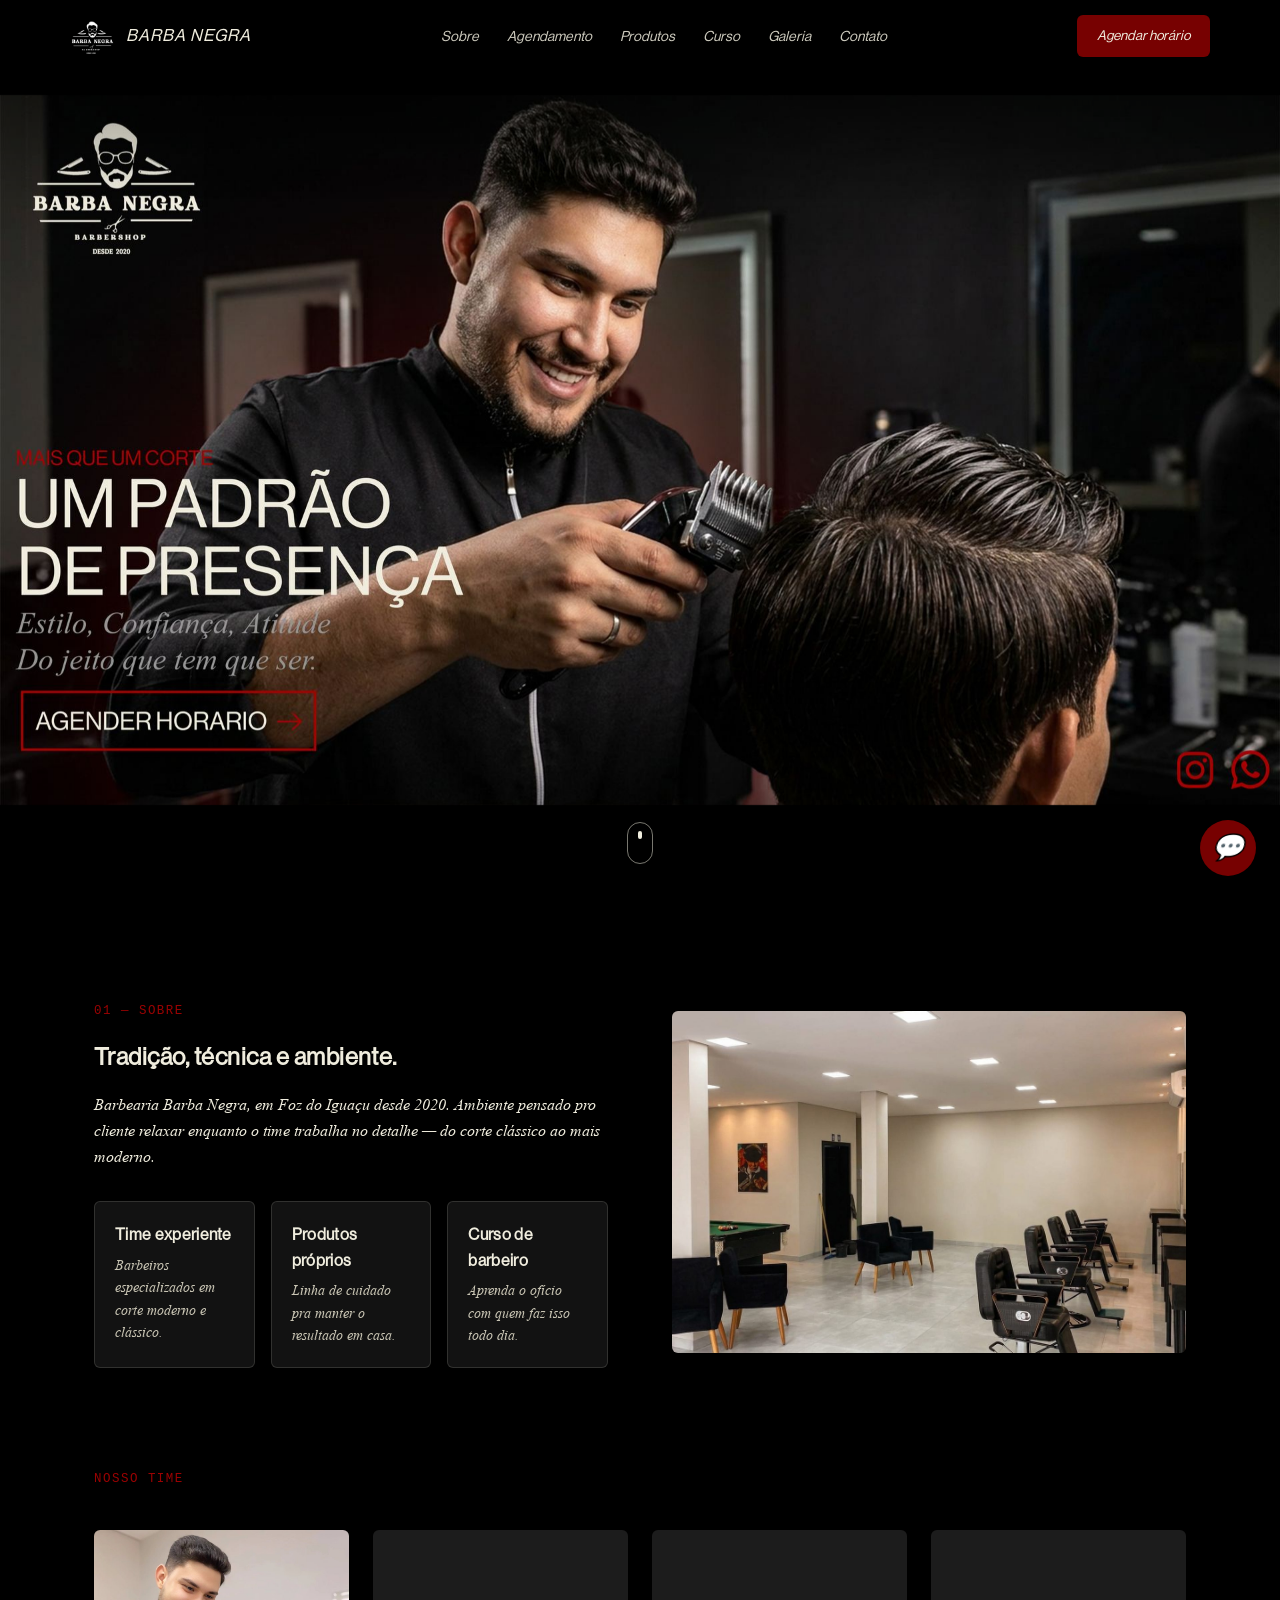
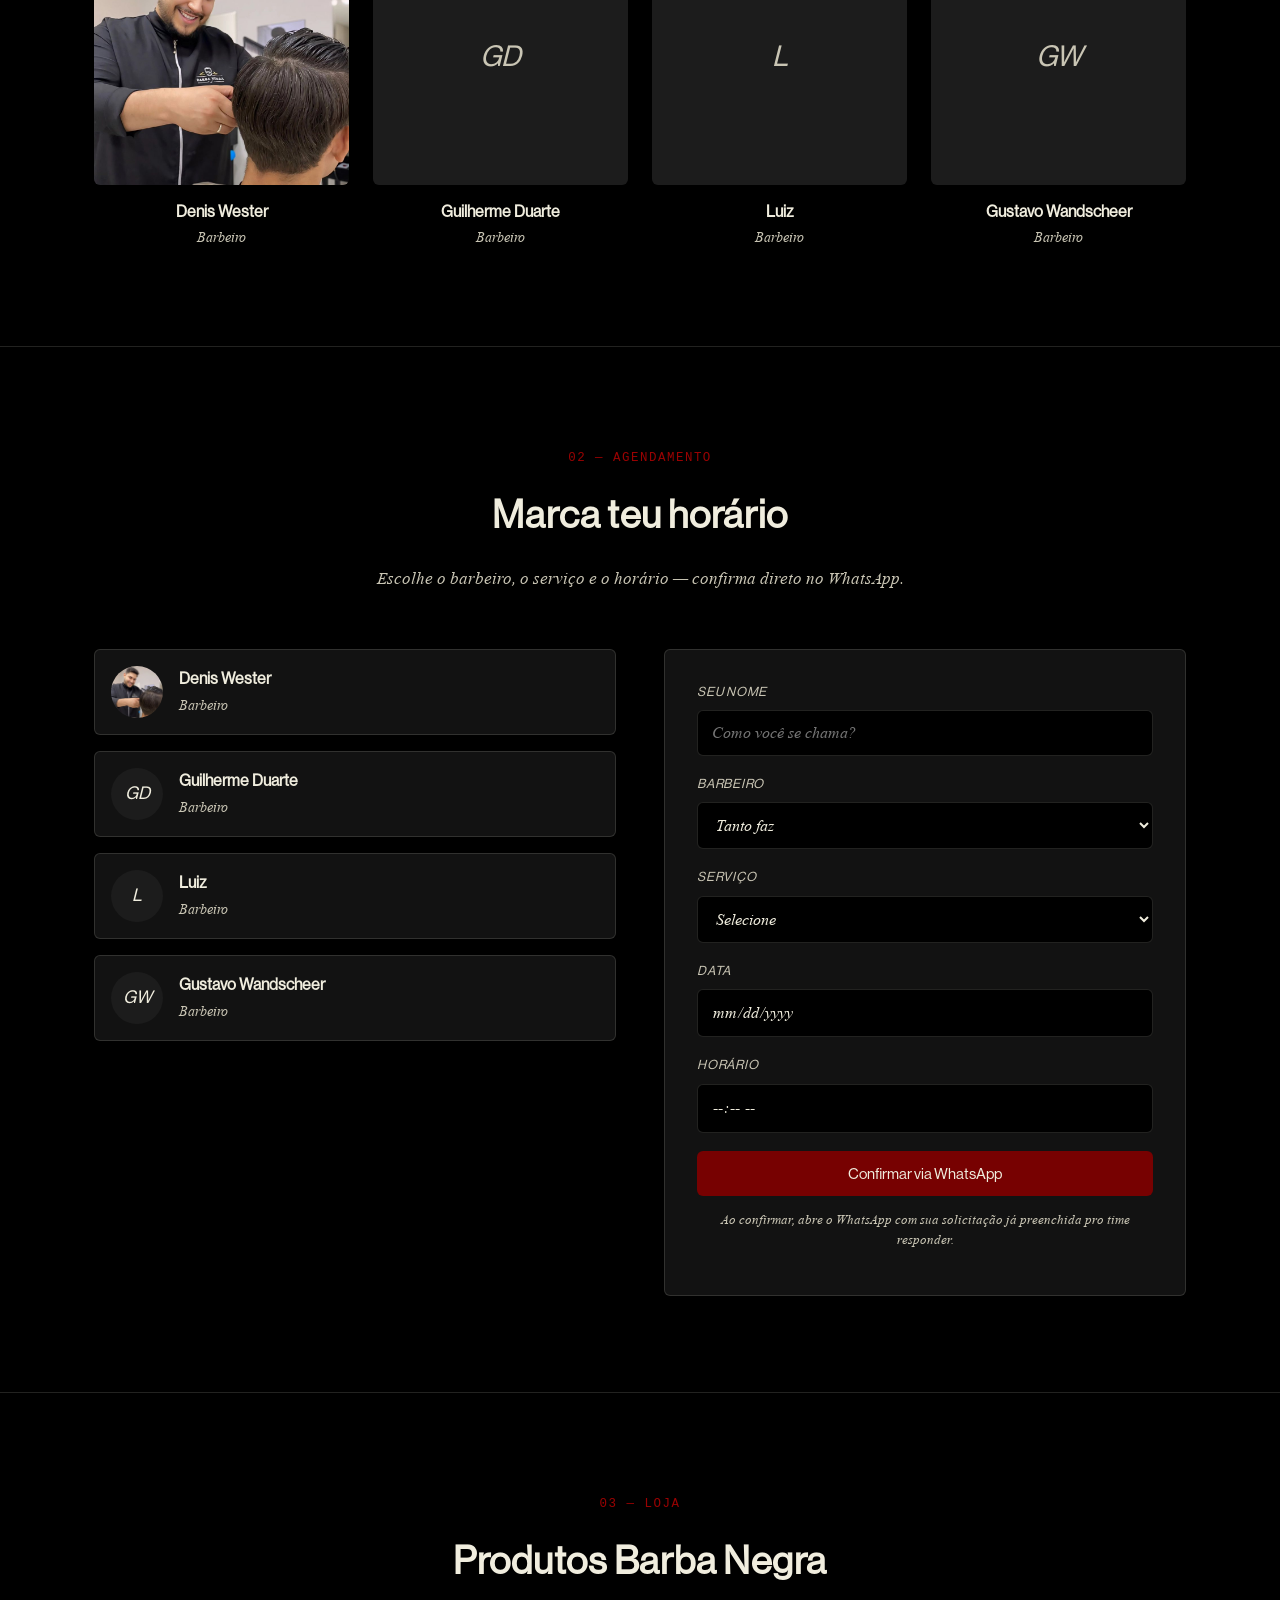
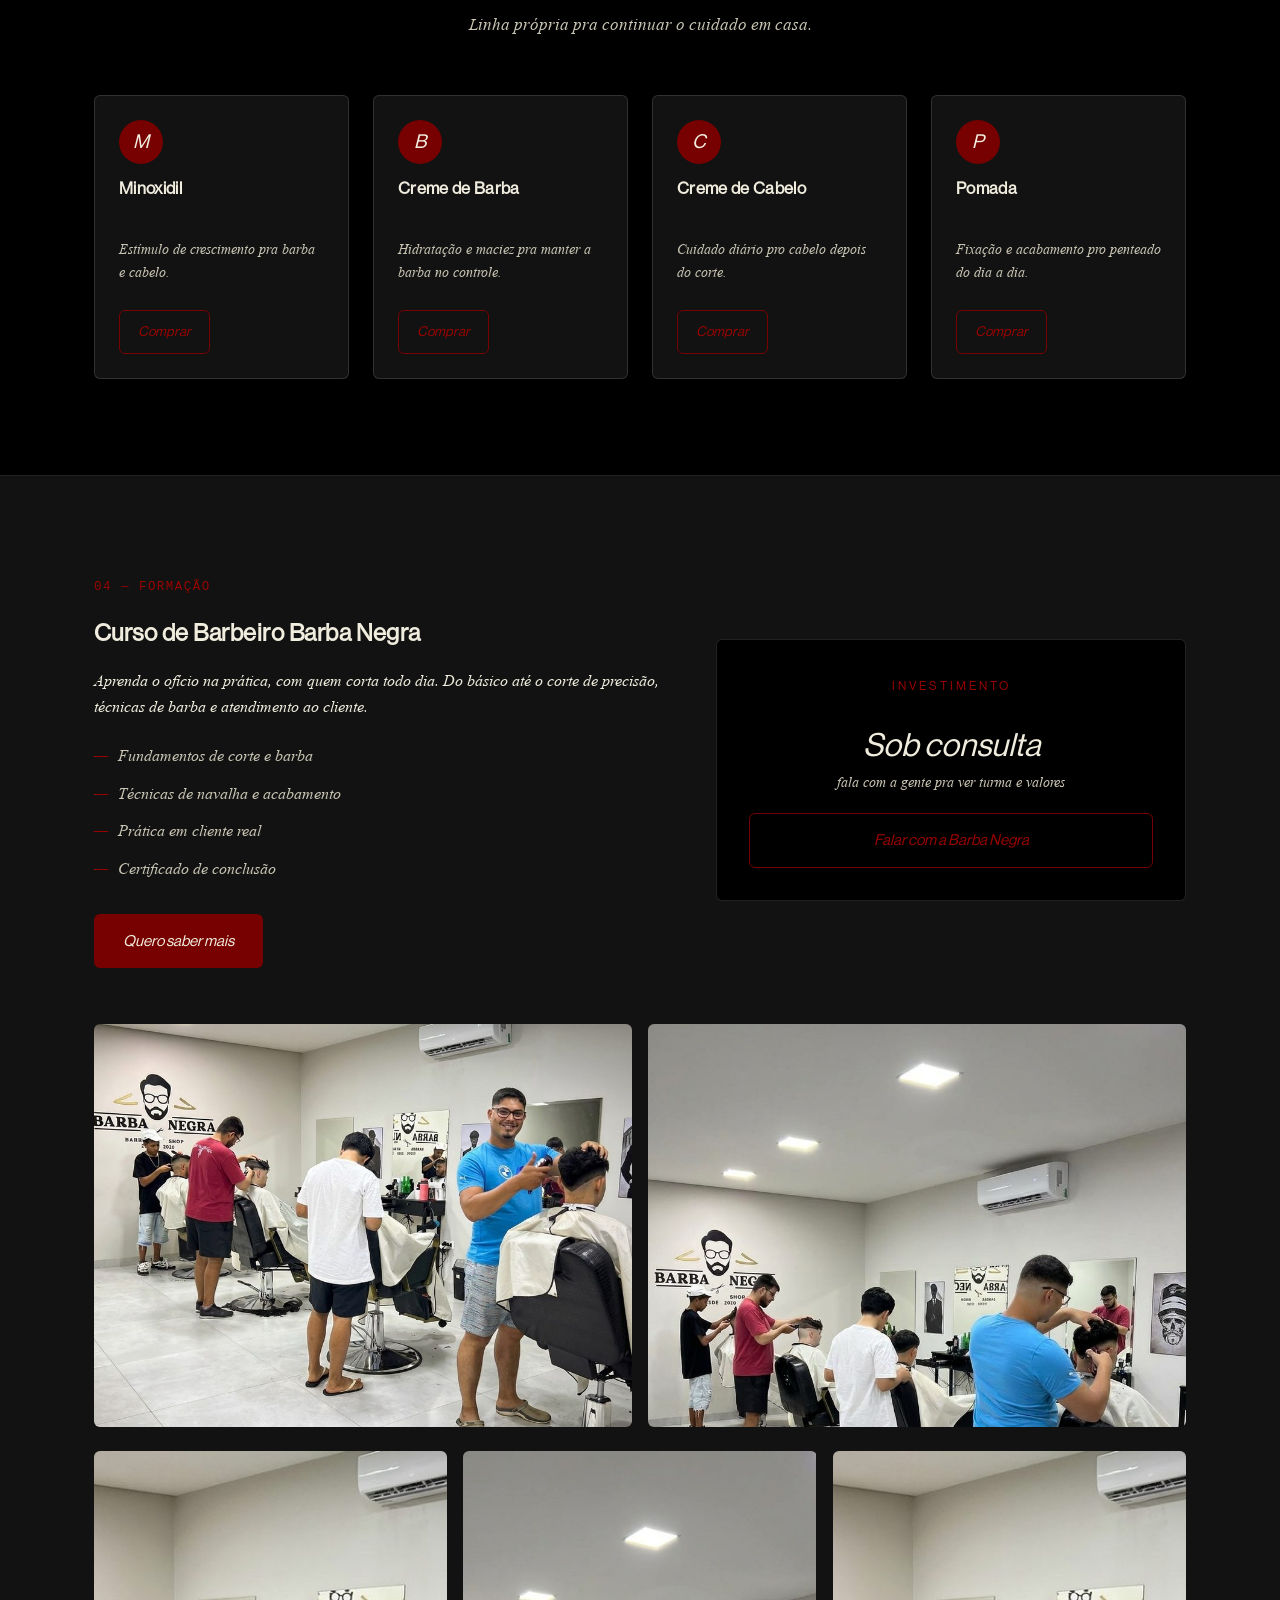
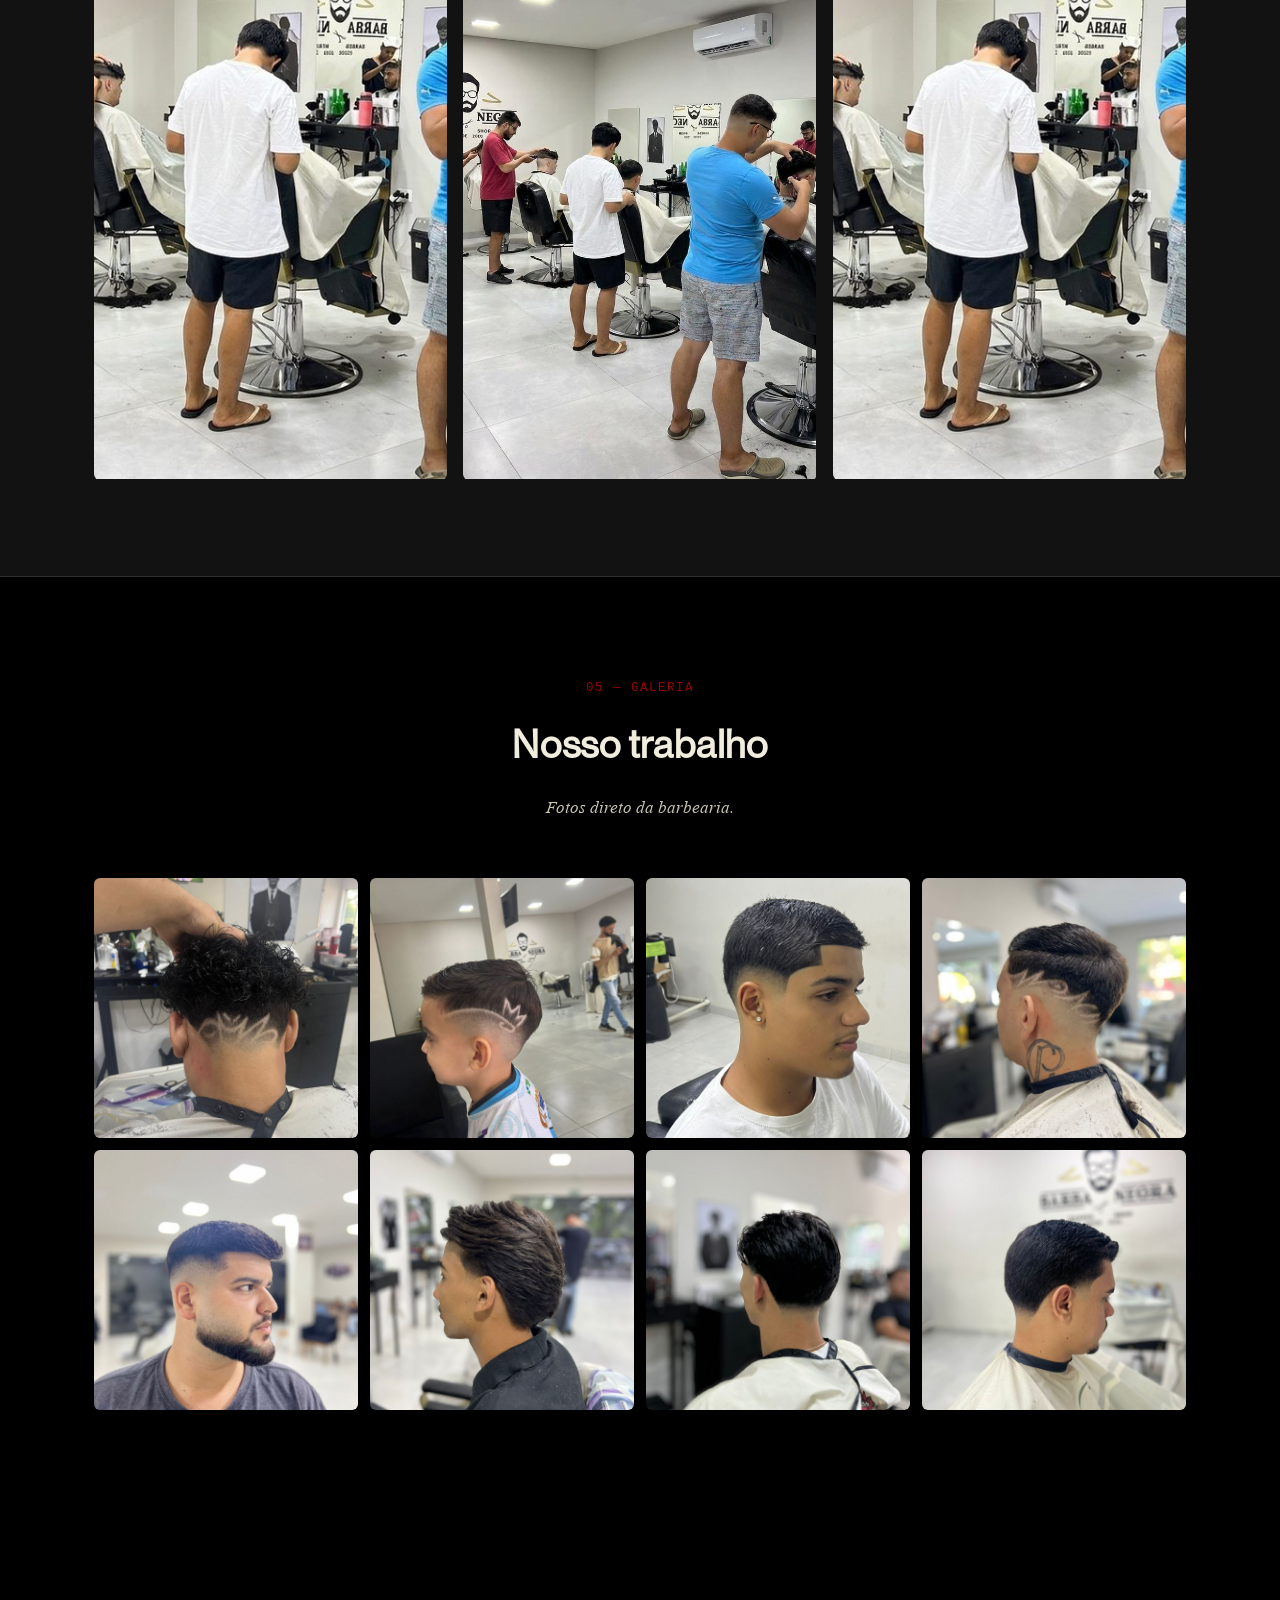
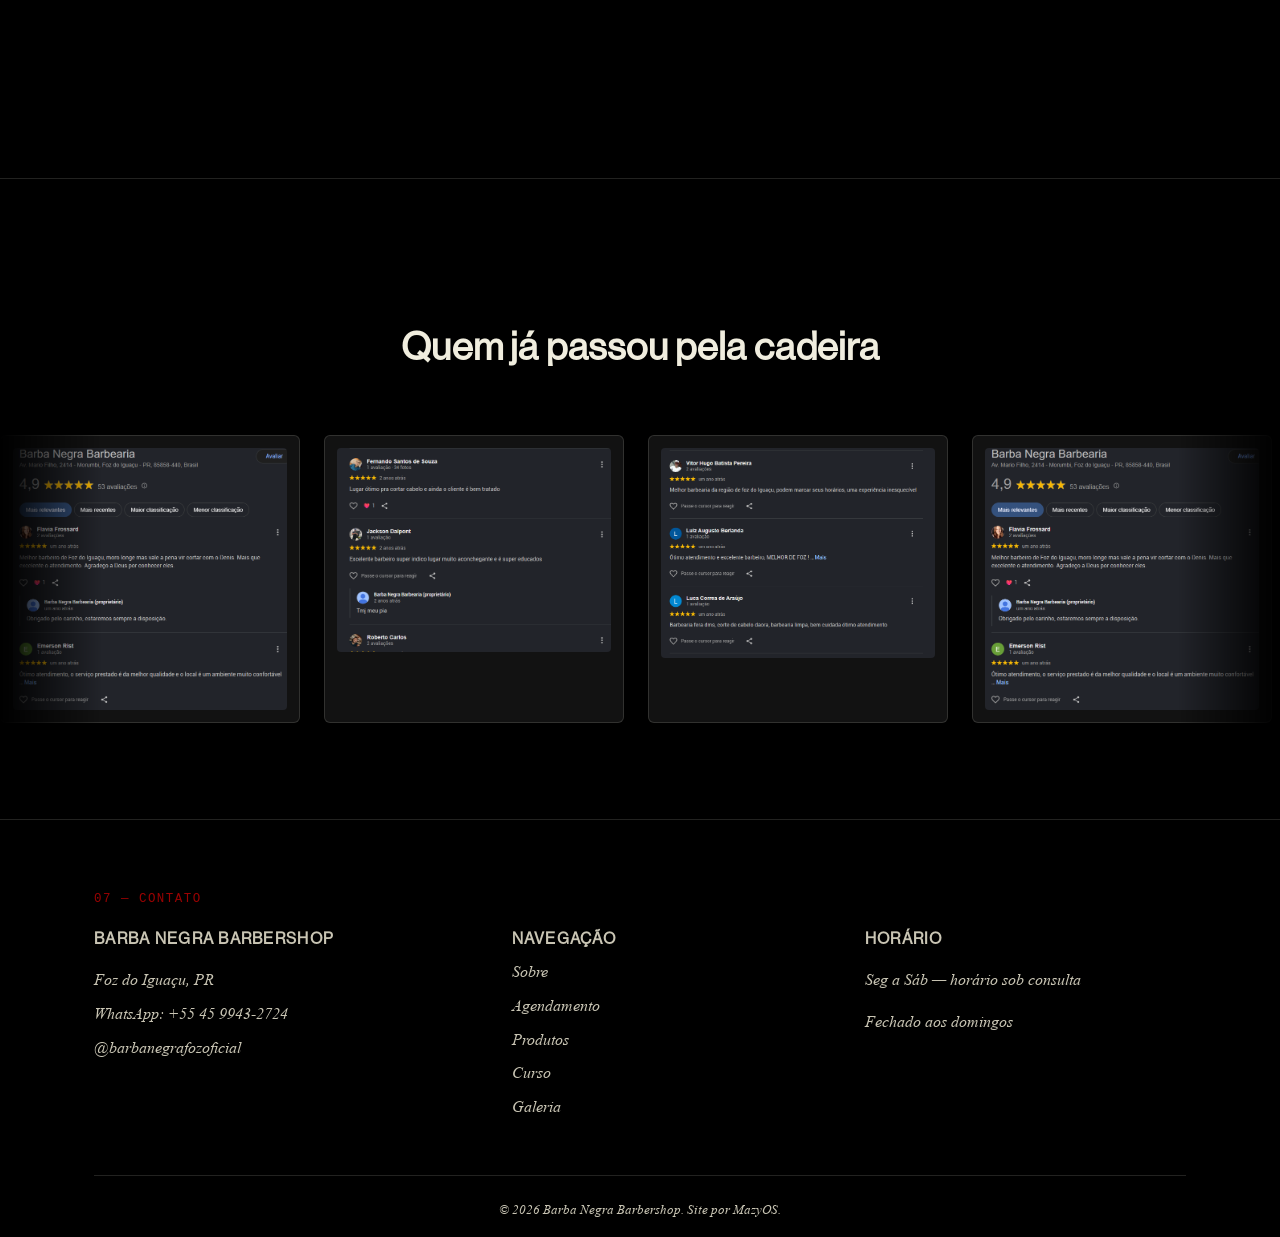
==== site/index.html @ 1cf9b29c "Cria site da Barba Negra Barbershop (agendamento, produtos, curso, galeria) e aponta o repo pro work" ====
<!DOCTYPE html>
<html lang="pt-BR">
<head>
<meta charset="UTF-8" />
<meta name="viewport" content="width=device-width, initial-scale=1.0" />
<title>Barba Negra Barbershop — Foz do Iguaçu</title>
<meta name="description" content="Barba Negra Barbershop: agendamento online, produtos de barba e cabelo, e curso de barbeiro. Foz do Iguaçu." />
<link rel="icon" href="img/logo.png" />
<link rel="stylesheet" href="css/style.css" />
</head>
<body>

<header id="siteHeader">
  <nav class="nav wrap">
    <a href="#inicio" class="brand">
      <img src="img/logo-fundo-preto.jpeg" alt="Barba Negra Barbershop" />
      <span>BARBA NEGRA</span>
    </a>
    <ul class="nav-links" id="navLinks">
      <li><a href="#sobre">Sobre</a></li>
      <li><a href="#agendamento">Agendamento</a></li>
      <li><a href="#produtos">Produtos</a></li>
      <li><a href="#curso">Curso</a></li>
      <li><a href="#galeria">Galeria</a></li>
      <li><a href="#contato">Contato</a></li>
    </ul>
    <a href="#agendamento" class="nav-cta">Agendar horário</a>
    <button class="menu-toggle" id="menuToggle" aria-label="Abrir menu">☰</button>
  </nav>
</header>

<section class="hero" id="inicio">
  <div class="hero-media">
    <img src="img/hero.jpg" alt="Barba Negra Barbershop — mais que um corte, um padrão de presença" id="heroImg" />
  </div>
  <a href="#sobre" class="scroll-hint" aria-label="Rolar pra baixo"><span></span></a>
</section>

<section id="sobre">
  <div class="wrap">
    <div class="split split-reverse">
      <div class="split-media reveal" data-reveal>
        <img src="img/local.jpg" alt="Espaço da Barba Negra Barbershop" />
      </div>
      <div class="split-text">
        <span class="index-tag">01 — Sobre</span>
        <h2 class="reveal" data-reveal>Tradição, técnica e ambiente.</h2>
        <p class="reveal" data-reveal data-delay="1">Barbearia Barba Negra, em Foz do Iguaçu desde 2020. Ambiente pensado pro cliente relaxar enquanto o time trabalha no detalhe — do corte clássico ao mais moderno.</p>
        <div class="dif-grid reveal" data-reveal data-delay="2">
          <div class="dif-card">
            <h3>Time experiente</h3>
            <p>Barbeiros especializados em corte moderno e clássico.</p>
          </div>
          <div class="dif-card">
            <h3>Produtos próprios</h3>
            <p>Linha de cuidado pra manter o resultado em casa.</p>
          </div>
          <div class="dif-card">
            <h3>Curso de barbeiro</h3>
            <p>Aprenda o ofício com quem faz isso todo dia.</p>
          </div>
        </div>
      </div>
    </div>

    <div class="equipe">
      <span class="index-tag reveal" data-reveal>Nosso time</span>
      <div class="equipe-grid">
        <div class="equipe-card reveal" data-reveal>
          <div class="equipe-foto">
            <img src="img/equipe-denis.jpg" alt="Denis Wester" />
          </div>
          <strong>Denis Wester</strong>
          <span>Barbeiro</span>
        </div>
        <div class="equipe-card reveal" data-reveal data-delay="1">
          <div class="equipe-foto equipe-foto--iniciais">GD</div>
          <strong>Guilherme Duarte</strong>
          <span>Barbeiro</span>
        </div>
        <div class="equipe-card reveal" data-reveal data-delay="2">
          <div class="equipe-foto equipe-foto--iniciais">L</div>
          <strong>Luiz</strong>
          <span>Barbeiro</span>
        </div>
        <div class="equipe-card reveal" data-reveal data-delay="3">
          <div class="equipe-foto equipe-foto--iniciais">GW</div>
          <strong>Gustavo Wandscheer</strong>
          <span>Barbeiro</span>
        </div>
      </div>
    </div>
  </div>
</section>

<section id="agendamento">
  <div class="wrap">
    <div class="section-head">
      <span class="index-tag reveal" data-reveal>02 — Agendamento</span>
      <h2 class="reveal" data-reveal>Marca teu horário</h2>
      <p class="reveal" data-reveal data-delay="1">Escolhe o barbeiro, o serviço e o horário — confirma direto no WhatsApp.</p>
    </div>

    <div class="agendamento-grid">
      <div class="barbeiros-lista reveal" data-reveal>
        <div class="barbeiro-card">
          <div class="barbeiro-avatar"><img src="img/equipe-denis.jpg" alt="Denis Wester" /></div>
          <div><strong>Denis Wester</strong><span>Barbeiro</span></div>
        </div>
        <div class="barbeiro-card">
          <div class="barbeiro-avatar barbeiro-avatar--iniciais">GD</div>
          <div><strong>Guilherme Duarte</strong><span>Barbeiro</span></div>
        </div>
        <div class="barbeiro-card">
          <div class="barbeiro-avatar barbeiro-avatar--iniciais">L</div>
          <div><strong>Luiz</strong><span>Barbeiro</span></div>
        </div>
        <div class="barbeiro-card">
          <div class="barbeiro-avatar barbeiro-avatar--iniciais">GW</div>
          <div><strong>Gustavo Wandscheer</strong><span>Barbeiro</span></div>
        </div>
      </div>

      <form class="agenda-form reveal" data-reveal data-delay="1" id="agendaForm">
        <div class="field">
          <label for="nome">Seu nome</label>
          <input type="text" id="nome" required placeholder="Como você se chama?" />
        </div>
        <div class="field">
          <label for="barbeiro">Barbeiro</label>
          <select id="barbeiro" required>
            <option value="">Tanto faz</option>
            <option>Denis Wester</option>
            <option>Guilherme Duarte</option>
            <option>Luiz</option>
            <option>Gustavo Wandscheer</option>
          </select>
        </div>
        <div class="field">
          <label for="servico">Serviço</label>
          <select id="servico" required>
            <option value="">Selecione</option>
            <option>Corte</option>
            <option>Barba</option>
            <option>Corte + Barba</option>
            <option>Sobrancelha</option>
          </select>
        </div>
        <div class="field">
          <label for="data">Data</label>
          <input type="date" id="data" required />
        </div>
        <div class="field">
          <label for="hora">Horário</label>
          <input type="time" id="hora" required />
        </div>
        <button type="submit" class="btn btn-primary magnetic">Confirmar via WhatsApp</button>
        <p class="agenda-nota">Ao confirmar, abre o WhatsApp com sua solicitação já preenchida pro time responder.</p>
      </form>
    </div>
  </div>
</section>

<section id="produtos">
  <div class="wrap">
    <div class="section-head">
      <span class="index-tag reveal" data-reveal>03 — Loja</span>
      <h2 class="reveal" data-reveal>Produtos Barba Negra</h2>
      <p class="reveal" data-reveal data-delay="1">Linha própria pra continuar o cuidado em casa.</p>
    </div>
    <div class="produtos-grid">
      <div class="produto-card reveal" data-reveal>
        <div class="produto-icone">M</div>
        <h3>Minoxidil</h3>
        <p>Estímulo de crescimento pra barba e cabelo.</p>
        <a class="btn btn-outline whats-produto" data-produto="Minoxidil" href="#">Comprar</a>
      </div>
      <div class="produto-card reveal" data-reveal data-delay="1">
        <div class="produto-icone">B</div>
        <h3>Creme de Barba</h3>
        <p>Hidratação e maciez pra manter a barba no controle.</p>
        <a class="btn btn-outline whats-produto" data-produto="Creme de Barba" href="#">Comprar</a>
      </div>
      <div class="produto-card reveal" data-reveal data-delay="2">
        <div class="produto-icone">C</div>
        <h3>Creme de Cabelo</h3>
        <p>Cuidado diário pro cabelo depois do corte.</p>
        <a class="btn btn-outline whats-produto" data-produto="Creme de Cabelo" href="#">Comprar</a>
      </div>
      <div class="produto-card reveal" data-reveal data-delay="3">
        <div class="produto-icone">P</div>
        <h3>Pomada</h3>
        <p>Fixação e acabamento pro penteado do dia a dia.</p>
        <a class="btn btn-outline whats-produto" data-produto="Pomada" href="#">Comprar</a>
      </div>
    </div>
  </div>
</section>

<section id="curso" class="curso">
  <div class="wrap">
    <div class="curso-inner">
      <div>
        <span class="index-tag reveal" data-reveal>04 — Formação</span>
        <h2 class="reveal" data-reveal>Curso de Barbeiro Barba Negra</h2>
        <p class="reveal" data-reveal data-delay="1">Aprenda o ofício na prática, com quem corta todo dia. Do básico até o corte de precisão, técnicas de barba e atendimento ao cliente.</p>
        <ul class="curso-lista reveal" data-reveal data-delay="2">
          <li>Fundamentos de corte e barba</li>
          <li>Técnicas de navalha e acabamento</li>
          <li>Prática em cliente real</li>
          <li>Certificado de conclusão</li>
        </ul>
        <a href="#contato" class="btn btn-primary magnetic reveal" data-reveal data-delay="3">Quero saber mais</a>
      </div>
      <div class="curso-card reveal" data-reveal data-delay="1">
        <span class="eyebrow">Investimento</span>
        <div class="preco">Sob consulta<small>fala com a gente pra ver turma e valores</small></div>
        <a href="#contato" class="btn btn-outline" style="width:100%;">Falar com a Barba Negra</a>
      </div>
    </div>

    <div class="curso-galeria reveal" data-reveal data-delay="2">
      <img src="img/curso-alunos-1.jpg" alt="Alunos do curso Barba Negra" />
      <img src="img/curso-alunos-2.jpg" alt="Alunos praticando corte" />
    </div>

    <div class="curso-videos">
      <video class="curso-video" data-src="video/curso-1.mp4" poster="img/curso-alunos-1.jpg" muted loop playsinline preload="none"></video>
      <video class="curso-video" data-src="video/curso-2.mp4" poster="img/curso-alunos-2.jpg" muted loop playsinline preload="none"></video>
      <video class="curso-video" data-src="video/curso-3.mp4" poster="img/curso-alunos-1.jpg" muted loop playsinline preload="none"></video>
    </div>
  </div>
</section>

<section id="galeria">
  <div class="wrap">
    <div class="section-head">
      <span class="index-tag reveal" data-reveal>05 — Galeria</span>
      <h2 class="reveal" data-reveal>Nosso trabalho</h2>
      <p class="reveal" data-reveal data-delay="1">Fotos direto da barbearia.</p>
    </div>
    <div class="galeria-grid" id="galeriaGrid">
      <!-- Populado por js/main.js a partir de img/galeria/ -->
    </div>
  </div>
</section>

<section id="avaliacoes">
  <div class="wrap">
    <div class="section-head">
      <span class="index-tag reveal" data-reveal>06 — Avaliações</span>
      <h2 class="reveal" data-reveal>Quem já passou pela cadeira</h2>
    </div>
  </div>
  <div class="marquee">
    <div class="marquee-track" id="marqueeTrack"></div>
  </div>
</section>

<div class="lightbox" id="lightbox">
  <span class="lightbox-close" id="lightboxClose">&times;</span>
  <div id="lightboxContent"></div>
</div>

<footer id="contato">
  <div class="wrap">
    <span class="index-tag">07 — Contato</span>
    <div class="footer-grid">
      <div class="footer-col">
        <h3>Barba Negra Barbershop</h3>
        <p>Foz do Iguaçu, PR</p>
        <a href="https://wa.me/554599432724" target="_blank" rel="noopener">WhatsApp: +55 45 9943-2724</a>
        <a href="https://www.instagram.com/barbanegrafozoficial" target="_blank" rel="noopener">@barbanegrafozoficial</a>
      </div>
      <div class="footer-col">
        <h3>Navegação</h3>
        <a href="#sobre">Sobre</a>
        <a href="#agendamento">Agendamento</a>
        <a href="#produtos">Produtos</a>
        <a href="#curso">Curso</a>
        <a href="#galeria">Galeria</a>
      </div>
      <div class="footer-col">
        <h3>Horário</h3>
        <p>Seg a Sáb — horário sob consulta</p>
        <p>Fechado aos domingos</p>
      </div>
    </div>
    <div class="footer-bottom">
      &copy; <span id="ano"></span> Barba Negra Barbershop. Site por MazyOS.
    </div>
  </div>
</footer>

<a class="whats-float" href="https://wa.me/554599432724" target="_blank" rel="noopener" aria-label="Falar no WhatsApp">💬</a>

<script src="js/main.js"></script>
</body>
</html>
---- site/css/style.css ----
/* Barba Negra Barbershop — identidade em identidade/design-guide.md */

@font-face {
  font-family: "Neue Haas Display";
  src: url("../fonts/Neue_Haas_Grotesk_Display_Pro_55_Roman.otf") format("opentype");
  font-weight: 400;
  font-display: swap;
}

@font-face {
  font-family: "Times Italic";
  src: url("../fonts/times-new-roman-italic.ttf") format("truetype");
  font-style: italic;
  font-display: swap;
}

:root {
  --bg: #000000;
  --bg-alt: #121212;
  --bg-alt-2: #1c1c1c;
  --accent: #770101;
  --accent-hover: #9a0202;
  --text: #f0edde;
  --text-dim: #c9c5b4;
  --border: rgba(240, 237, 222, 0.14);
  --radius: 6px;
  --shadow: 0 12px 30px rgba(0, 0, 0, 0.6);
  --max: 1140px;
  --ease: cubic-bezier(0.16, 1, 0.3, 1);
}

* { box-sizing: border-box; }

html { scroll-behavior: smooth; }

body {
  margin: 0;
  background: var(--bg);
  color: var(--text);
  font-family: "Times Italic", "Times New Roman", serif;
  font-style: italic;
  line-height: 1.6;
  overflow-x: hidden;
}

h1, h2, h3, .logo-text {
  font-family: "Neue Haas Display", Arial, sans-serif;
  font-style: normal;
  letter-spacing: 0.02em;
  margin: 0 0 0.5em;
}

a { color: inherit; text-decoration: none; }

img { max-width: 100%; display: block; }

.wrap {
  max-width: var(--max);
  margin: 0 auto;
  padding: 0 24px;
}

section {
  padding: 96px 0;
  border-bottom: 1px solid var(--border);
  position: relative;
}

.eyebrow {
  font-family: "Neue Haas Display", Arial, sans-serif;
  font-style: normal;
  font-size: 0.75rem;
  letter-spacing: 0.25em;
  text-transform: uppercase;
  color: var(--accent-hover);
  margin-bottom: 12px;
  display: inline-block;
}

.index-tag {
  font-family: ui-monospace, "SF Mono", Consolas, monospace;
  font-style: normal;
  font-size: 0.78rem;
  letter-spacing: 0.12em;
  text-transform: uppercase;
  color: var(--accent-hover);
  margin-bottom: 16px;
  display: inline-block;
}

.section-head {
  max-width: 640px;
  margin: 0 auto 56px;
  text-align: center;
}

.section-head h2 { font-size: clamp(1.8rem, 3vw, 2.6rem); }
.section-head p { color: var(--text-dim); font-size: 1.05rem; }

/* Scroll reveal */
.reveal {
  opacity: 0;
  transform: translateY(28px);
  transition: opacity 0.8s var(--ease), transform 0.8s var(--ease);
  transition-delay: calc(var(--stagger, 0) * 90ms);
}
.reveal[data-delay="1"] { --stagger: 1; }
.reveal[data-delay="2"] { --stagger: 2; }
.reveal[data-delay="3"] { --stagger: 3; }
.reveal.in-view {
  opacity: 1;
  transform: translateY(0);
}

@media (prefers-reduced-motion: reduce) {
  html { scroll-behavior: auto; }
  .reveal { opacity: 1; transform: none; transition: none; }
  #heroImg, .curso-galeria img { animation: none !important; }
}

/* Header — flutua transparente sobre o hero, só ganha fundo ao rolar */
header {
  position: fixed;
  top: 0;
  left: 0;
  right: 0;
  z-index: 50;
  background: transparent;
  border-bottom: 1px solid transparent;
  transform: translateY(0);
  transition: transform 0.4s var(--ease), background 0.3s, border-color 0.3s;
}
header.header--scrolled {
  background: rgba(0, 0, 0, 0.88);
  backdrop-filter: blur(6px);
  border-bottom: 1px solid var(--border);
}
header.header--hidden { transform: translateY(-100%); }

.nav {
  display: flex;
  align-items: center;
  justify-content: space-between;
  padding: 14px 0;
}

.brand {
  display: flex;
  align-items: center;
  gap: 12px;
}

.brand img {
  height: 44px;
  width: auto;
  border-radius: 4px;
}

.brand span {
  font-family: "Neue Haas Display", Arial, sans-serif;
  font-size: 1.05rem;
  letter-spacing: 0.06em;
}

.nav-links {
  display: flex;
  gap: 28px;
  list-style: none;
  margin: 0;
  padding: 0;
  font-family: "Neue Haas Display", Arial, sans-serif;
  font-size: 0.88rem;
}

.nav-links a {
  opacity: 0.85;
  transition: opacity 0.2s;
  position: relative;
}
.nav-links a::after {
  content: "";
  position: absolute;
  left: 0; right: 100%;
  bottom: -4px;
  height: 1px;
  background: var(--accent-hover);
  transition: right 0.25s var(--ease);
}
.nav-links a:hover { opacity: 1; color: var(--accent-hover); }
.nav-links a:hover::after { right: 0; }

.nav-cta {
  background: var(--accent);
  padding: 10px 20px;
  border-radius: var(--radius);
  font-family: "Neue Haas Display", Arial, sans-serif;
  font-size: 0.85rem;
  transition: background 0.2s;
}
.nav-cta:hover { background: var(--accent-hover); }

.menu-toggle {
  display: none;
  background: none;
  border: none;
  color: var(--text);
  font-size: 1.6rem;
  cursor: pointer;
}

/* Magnetic buttons */
.btn {
  display: inline-block;
  padding: 14px 28px;
  border-radius: var(--radius);
  font-family: "Neue Haas Display", Arial, sans-serif;
  font-size: 0.95rem;
  cursor: pointer;
  border: 1px solid transparent;
  transition: background 0.2s, border-color 0.2s, transform 0.15s var(--ease);
}
.btn-primary { background: var(--accent); color: var(--text); }
.btn-primary:hover { background: var(--accent-hover); }
.btn-outline { border-color: var(--accent); background: transparent; color: var(--accent-hover); }
.btn-outline:hover { border-color: var(--accent-hover); background: rgba(119, 1, 1, 0.12); }

/* Hero — imagem final montada pelo próprio Gabriel (HERO.jpg), exibida inteira, sem cortar */
.hero {
  position: relative;
  min-height: 100svh;
  display: flex;
  align-items: center;
  padding: 0;
  border-bottom: none;
  overflow: hidden;
  background: #000;
}

.hero::before {
  content: "";
  position: absolute;
  top: 0; left: 0; right: 0;
  height: 200px;
  background: linear-gradient(180deg, rgba(0, 0, 0, 0.6), transparent);
  z-index: 1;
  pointer-events: none;
}

.hero-media {
  position: absolute;
  inset: 0;
  z-index: 0;
  width: 100%;
  height: 100%;
  background: #000;
}
.hero-media img {
  width: 100%;
  height: 100%;
  object-fit: contain;
  object-position: center;
  animation: heroZoom 16s ease-out forwards;
}
@keyframes heroZoom {
  from { transform: scale(1.04); }
  to { transform: scale(1); }
}

.scroll-hint {
  position: absolute;
  bottom: 36px;
  left: 50%;
  transform: translateX(-50%);
  z-index: 1;
  width: 26px;
  height: 42px;
  border: 1px solid rgba(240, 237, 222, 0.5);
  border-radius: 20px;
}
.scroll-hint span {
  position: absolute;
  top: 8px;
  left: 50%;
  width: 4px;
  height: 8px;
  margin-left: -2px;
  background: var(--text);
  border-radius: 2px;
  animation: scrollHint 1.8s ease-in-out infinite;
}
@keyframes scrollHint {
  0% { top: 8px; opacity: 1; }
  70% { top: 22px; opacity: 0; }
  100% { top: 22px; opacity: 0; }
}

/* Split layout (Sobre) */
.split {
  display: grid;
  grid-template-columns: 1fr 1fr;
  gap: 64px;
  align-items: center;
  margin-bottom: 96px;
}
.split-reverse .split-media { order: 2; }
.split-media img {
  border-radius: var(--radius);
  aspect-ratio: 3/2;
  object-fit: cover;
  box-shadow: var(--shadow);
}

.dif-grid {
  display: grid;
  grid-template-columns: repeat(3, 1fr);
  gap: 16px;
  margin-top: 32px;
}
.dif-card {
  background: var(--bg-alt);
  border: 1px solid var(--border);
  border-radius: var(--radius);
  padding: 20px;
  transition: transform 0.3s var(--ease), border-color 0.3s;
}
.dif-card:hover { transform: translateY(-4px); border-color: var(--accent-hover); }
.dif-card h3 { font-size: 1rem; margin-bottom: 6px; }
.dif-card p { margin: 0; color: var(--text-dim); font-size: 0.88rem; }

/* Equipe */
.equipe-grid {
  display: grid;
  grid-template-columns: repeat(4, 1fr);
  gap: 24px;
  margin-top: 24px;
}
.equipe-card {
  text-align: center;
  transition: transform 0.3s var(--ease);
}
.equipe-card:hover { transform: translateY(-6px); }
.equipe-foto {
  width: 100%;
  aspect-ratio: 1/1;
  border-radius: var(--radius);
  overflow: hidden;
  margin-bottom: 14px;
  background: var(--bg-alt-2);
}
.equipe-foto img {
  width: 100%; height: 100%; object-fit: cover;
  transition: transform 0.5s var(--ease);
}
.equipe-card:hover .equipe-foto img { transform: scale(1.06); }
.equipe-foto--iniciais {
  display: flex; align-items: center; justify-content: center;
  font-family: "Neue Haas Display", Arial, sans-serif;
  font-size: 1.8rem;
  color: var(--text-dim);
}
.equipe-card strong {
  font-family: "Neue Haas Display", Arial, sans-serif;
  font-style: normal;
  display: block;
  font-size: 1rem;
}
.equipe-card span { color: var(--text-dim); font-size: 0.85rem; }

/* Agendamento */
.agendamento-grid {
  display: grid;
  grid-template-columns: 1fr 1fr;
  gap: 48px;
  align-items: start;
}

.barbeiros-lista {
  display: flex;
  flex-direction: column;
  gap: 16px;
}

.barbeiro-card {
  display: flex;
  align-items: center;
  gap: 16px;
  background: var(--bg-alt);
  border: 1px solid var(--border);
  border-radius: var(--radius);
  padding: 16px;
  transition: border-color 0.3s;
}
.barbeiro-card:hover { border-color: var(--accent-hover); }

.barbeiro-avatar {
  width: 52px;
  height: 52px;
  border-radius: 50%;
  overflow: hidden;
  background: var(--bg-alt-2);
  display: flex;
  align-items: center;
  justify-content: center;
  font-family: "Neue Haas Display", Arial, sans-serif;
  font-size: 1.1rem;
  flex-shrink: 0;
}
.barbeiro-avatar img { width: 100%; height: 100%; object-fit: cover; }

.barbeiro-card strong {
  font-family: "Neue Haas Display", Arial, sans-serif;
  font-style: normal;
  display: block;
  font-size: 1rem;
}
.barbeiro-card span { color: var(--text-dim); font-size: 0.85rem; }

form.agenda-form {
  background: var(--bg-alt);
  border: 1px solid var(--border);
  border-radius: var(--radius);
  padding: 32px;
  box-shadow: var(--shadow);
}

.field { margin-bottom: 18px; }

.field label {
  display: block;
  font-family: "Neue Haas Display", Arial, sans-serif;
  font-size: 0.8rem;
  letter-spacing: 0.06em;
  text-transform: uppercase;
  color: var(--text-dim);
  margin-bottom: 8px;
}

.field input,
.field select {
  width: 100%;
  padding: 12px 14px;
  border-radius: var(--radius);
  border: 1px solid var(--border);
  background: var(--bg);
  color: var(--text);
  font-family: "Times Italic", serif;
  font-style: italic;
  font-size: 1rem;
  transition: border-color 0.2s;
}

.field input:focus,
.field select:focus {
  outline: none;
  border-color: var(--accent-hover);
}

.agenda-form .btn { width: 100%; text-align: center; border: none; }

.agenda-nota {
  font-size: 0.8rem;
  color: var(--text-dim);
  margin-top: 14px;
  text-align: center;
}

/* Produtos */
.produtos-grid {
  display: grid;
  grid-template-columns: repeat(4, 1fr);
  gap: 24px;
}

.produto-card {
  background: var(--bg-alt);
  border: 1px solid var(--border);
  border-radius: var(--radius);
  padding: 24px;
  display: flex;
  flex-direction: column;
  gap: 12px;
  transition: transform 0.3s var(--ease), border-color 0.3s;
}
.produto-card:hover { transform: translateY(-6px); border-color: var(--accent-hover); }

.produto-icone {
  width: 44px;
  height: 44px;
  border-radius: 50%;
  background: var(--accent);
  display: flex;
  align-items: center;
  justify-content: center;
  font-family: "Neue Haas Display", Arial, sans-serif;
  font-size: 1.2rem;
}

.produto-card h3 { font-size: 1.05rem; }
.produto-card p { color: var(--text-dim); font-size: 0.9rem; flex-grow: 1; }

.produto-card .btn {
  align-self: flex-start;
  padding: 10px 18px;
  font-size: 0.85rem;
}

/* Curso */
.curso { background: var(--bg-alt); }
.curso-inner {
  display: grid;
  grid-template-columns: 1.1fr 0.9fr;
  gap: 48px;
  align-items: center;
  margin-bottom: 56px;
}
.curso-lista {
  list-style: none;
  padding: 0;
  margin: 24px 0 32px;
  display: flex;
  flex-direction: column;
  gap: 12px;
}
.curso-lista li {
  padding-left: 24px;
  position: relative;
  color: var(--text-dim);
}
.curso-lista li::before {
  content: "—";
  position: absolute;
  left: 0;
  color: var(--accent-hover);
}
.curso-card {
  background: var(--bg);
  border: 1px solid var(--border);
  border-radius: var(--radius);
  padding: 32px;
  text-align: center;
}
.curso-card .preco {
  font-family: "Neue Haas Display", Arial, sans-serif;
  font-size: 2rem;
  color: var(--text);
  margin: 12px 0 20px;
}
.curso-card .preco small {
  display: block;
  font-family: "Times Italic", serif;
  font-style: italic;
  font-size: 0.85rem;
  color: var(--text-dim);
}
.curso-galeria {
  display: grid;
  grid-template-columns: 1fr 1fr;
  gap: 16px;
  margin-bottom: 24px;
}
.curso-galeria img {
  border-radius: var(--radius);
  aspect-ratio: 4/3;
  object-fit: cover;
  object-position: 50% 15%;
}
.curso-videos {
  display: grid;
  grid-template-columns: repeat(3, 1fr);
  gap: 16px;
}
.curso-video {
  width: 100%;
  aspect-ratio: 9/16;
  object-fit: cover;
  border-radius: var(--radius);
  background: var(--bg);
  cursor: pointer;
}

/* Galeria */
.galeria-grid {
  display: grid;
  grid-template-columns: repeat(4, 1fr);
  gap: 12px;
}
.galeria-grid img, .galeria-grid video {
  width: 100%;
  height: 260px;
  object-fit: cover;
  border-radius: var(--radius);
  cursor: pointer;
  transition: transform 0.4s var(--ease);
}
.galeria-grid img:hover, .galeria-grid video:hover { transform: scale(1.03); }

.galeria-vazia {
  border: 1px dashed var(--border);
  border-radius: var(--radius);
  padding: 48px 24px;
  text-align: center;
  color: var(--text-dim);
  grid-column: 1 / -1;
}

.lightbox {
  position: fixed;
  inset: 0;
  background: rgba(0, 0, 0, 0.94);
  display: none;
  align-items: center;
  justify-content: center;
  z-index: 100;
  padding: 24px;
}
.lightbox.open { display: flex; }
.lightbox img, .lightbox video {
  max-width: 90vw;
  max-height: 85vh;
  border-radius: var(--radius);
}
.lightbox-close {
  position: absolute;
  top: 24px;
  right: 32px;
  font-size: 2rem;
  cursor: pointer;
  color: var(--text);
  font-family: "Neue Haas Display", Arial, sans-serif;
}

/* Avaliações — marquee */
#avaliacoes { overflow: hidden; }
.marquee {
  overflow: hidden;
  mask-image: linear-gradient(90deg, transparent, #000 8%, #000 92%, transparent);
  -webkit-mask-image: linear-gradient(90deg, transparent, #000 8%, #000 92%, transparent);
}
.marquee-track {
  display: flex;
  gap: 24px;
  width: max-content;
  animation: marqueeScroll 34s linear infinite;
}
.marquee:hover .marquee-track { animation-play-state: paused; }
@keyframes marqueeScroll {
  from { transform: translateX(0); }
  to { transform: translateX(-50%); }
}
.avaliacao-card {
  background: var(--bg-alt);
  border: 1px solid var(--border);
  border-radius: var(--radius);
  padding: 12px;
  width: 300px;
  flex-shrink: 0;
}
.avaliacao-card img { border-radius: 4px; }

/* Contato / Footer */
footer { padding: 64px 0 32px; }
.footer-grid {
  display: grid;
  grid-template-columns: 1.2fr 1fr 1fr;
  gap: 32px;
  margin-bottom: 48px;
}
.footer-col h3 {
  font-size: 1rem;
  color: var(--text-dim);
  text-transform: uppercase;
  letter-spacing: 0.08em;
}
.footer-col p, .footer-col a {
  display: block;
  margin-bottom: 8px;
  color: var(--text-dim);
}
.footer-col a:hover { color: var(--text); }
.footer-bottom {
  text-align: center;
  font-size: 0.8rem;
  color: var(--text-dim);
  border-top: 1px solid var(--border);
  padding-top: 24px;
}

/* WhatsApp float button */
.whats-float {
  position: fixed;
  bottom: 24px;
  right: 24px;
  background: var(--accent);
  width: 56px;
  height: 56px;
  border-radius: 50%;
  display: flex;
  align-items: center;
  justify-content: center;
  box-shadow: var(--shadow);
  z-index: 60;
  font-size: 1.6rem;
  transition: background 0.2s, transform 0.2s;
}
.whats-float:hover { background: var(--accent-hover); transform: scale(1.06); }

/* Responsive */
@media (max-width: 860px) {
  .nav-links, .nav-cta { display: none; }
  .menu-toggle { display: block; }
  .nav-links.open {
    display: flex;
    position: absolute;
    top: 100%;
    left: 0;
    right: 0;
    flex-direction: column;
    background: var(--bg);
    padding: 24px;
    gap: 20px;
    border-bottom: 1px solid var(--border);
  }
  .split { grid-template-columns: 1fr; gap: 32px; margin-bottom: 64px; }
  .split-reverse .split-media { order: 0; }
  .dif-grid { grid-template-columns: 1fr; }
  .equipe-grid { grid-template-columns: repeat(2, 1fr); }
  .agendamento-grid { grid-template-columns: 1fr; }
  .produtos-grid { grid-template-columns: repeat(2, 1fr); }
  .curso-inner { grid-template-columns: 1fr; }
  .curso-galeria { grid-template-columns: 1fr; }
  .curso-videos { grid-template-columns: repeat(3, 1fr); gap: 8px; }
  .galeria-grid { grid-template-columns: repeat(2, 1fr); }
  .footer-grid { grid-template-columns: 1fr; }
  section { padding: 64px 0; }
}
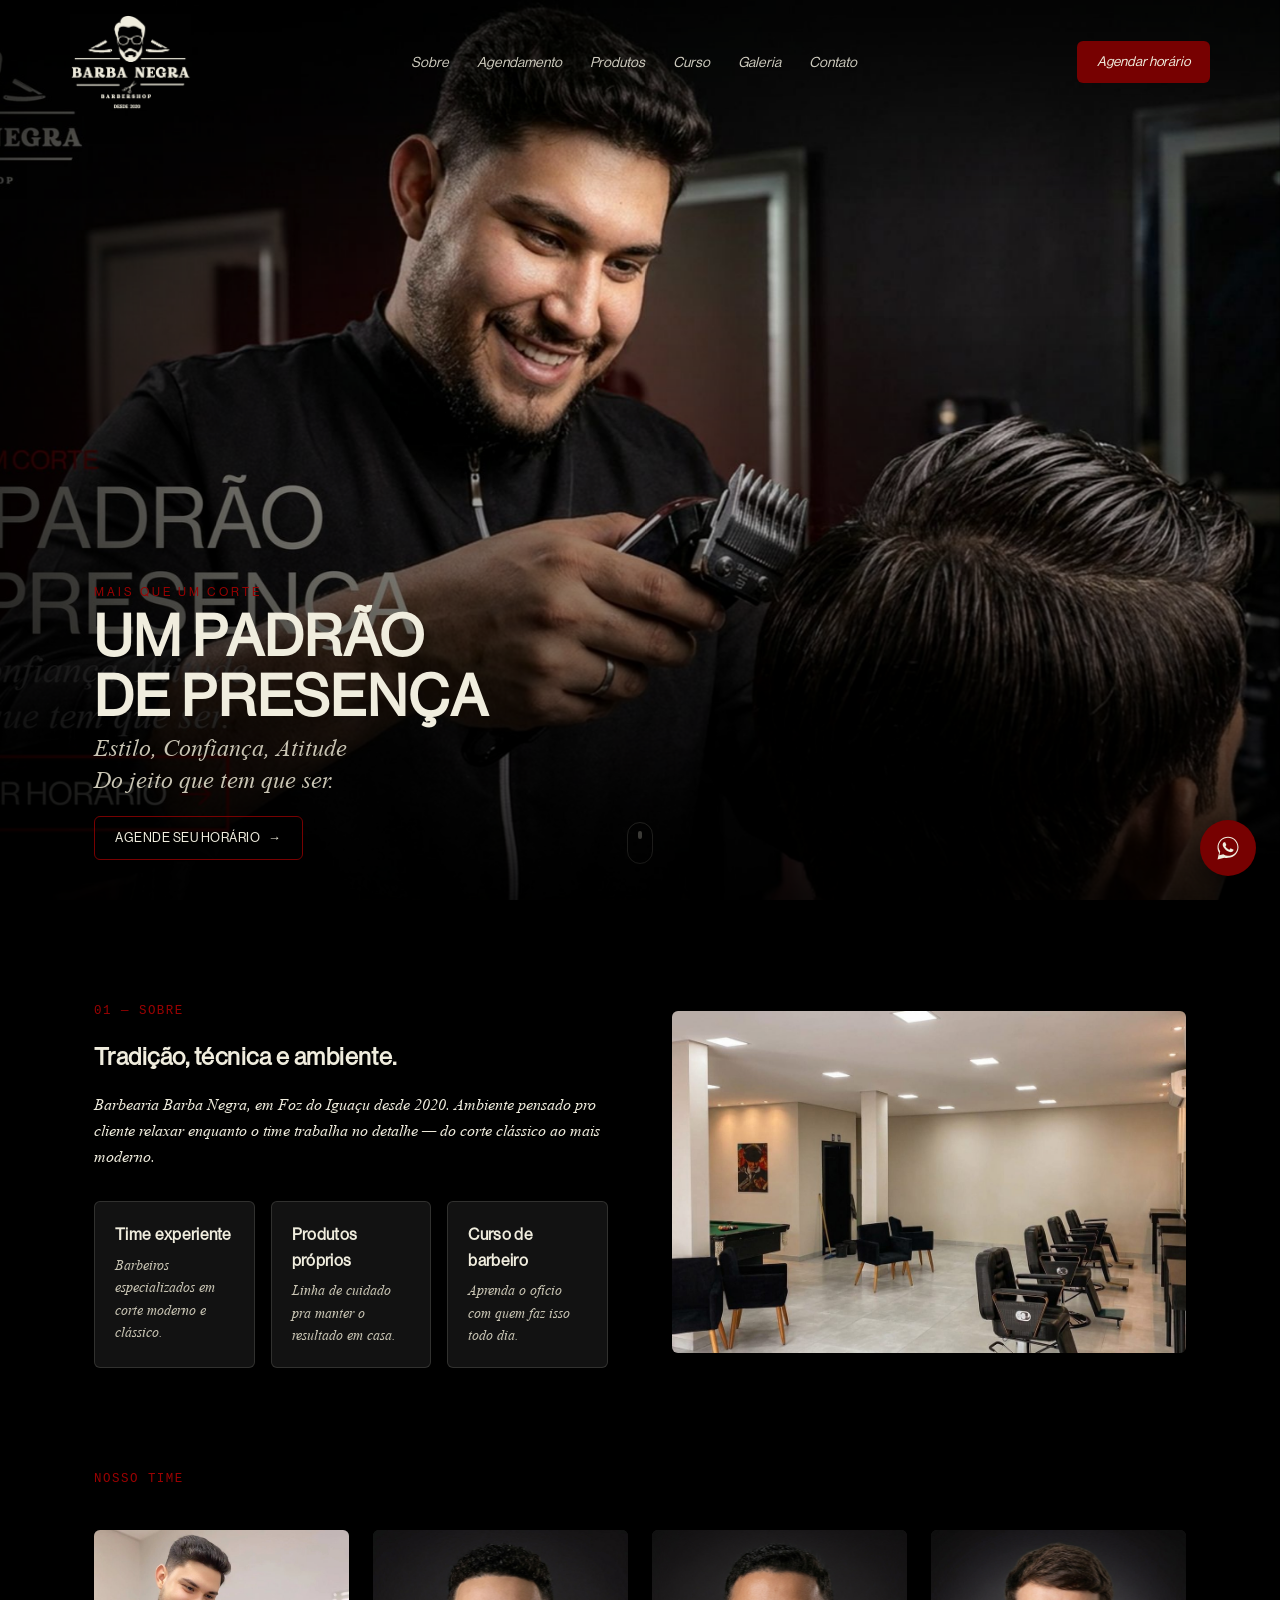
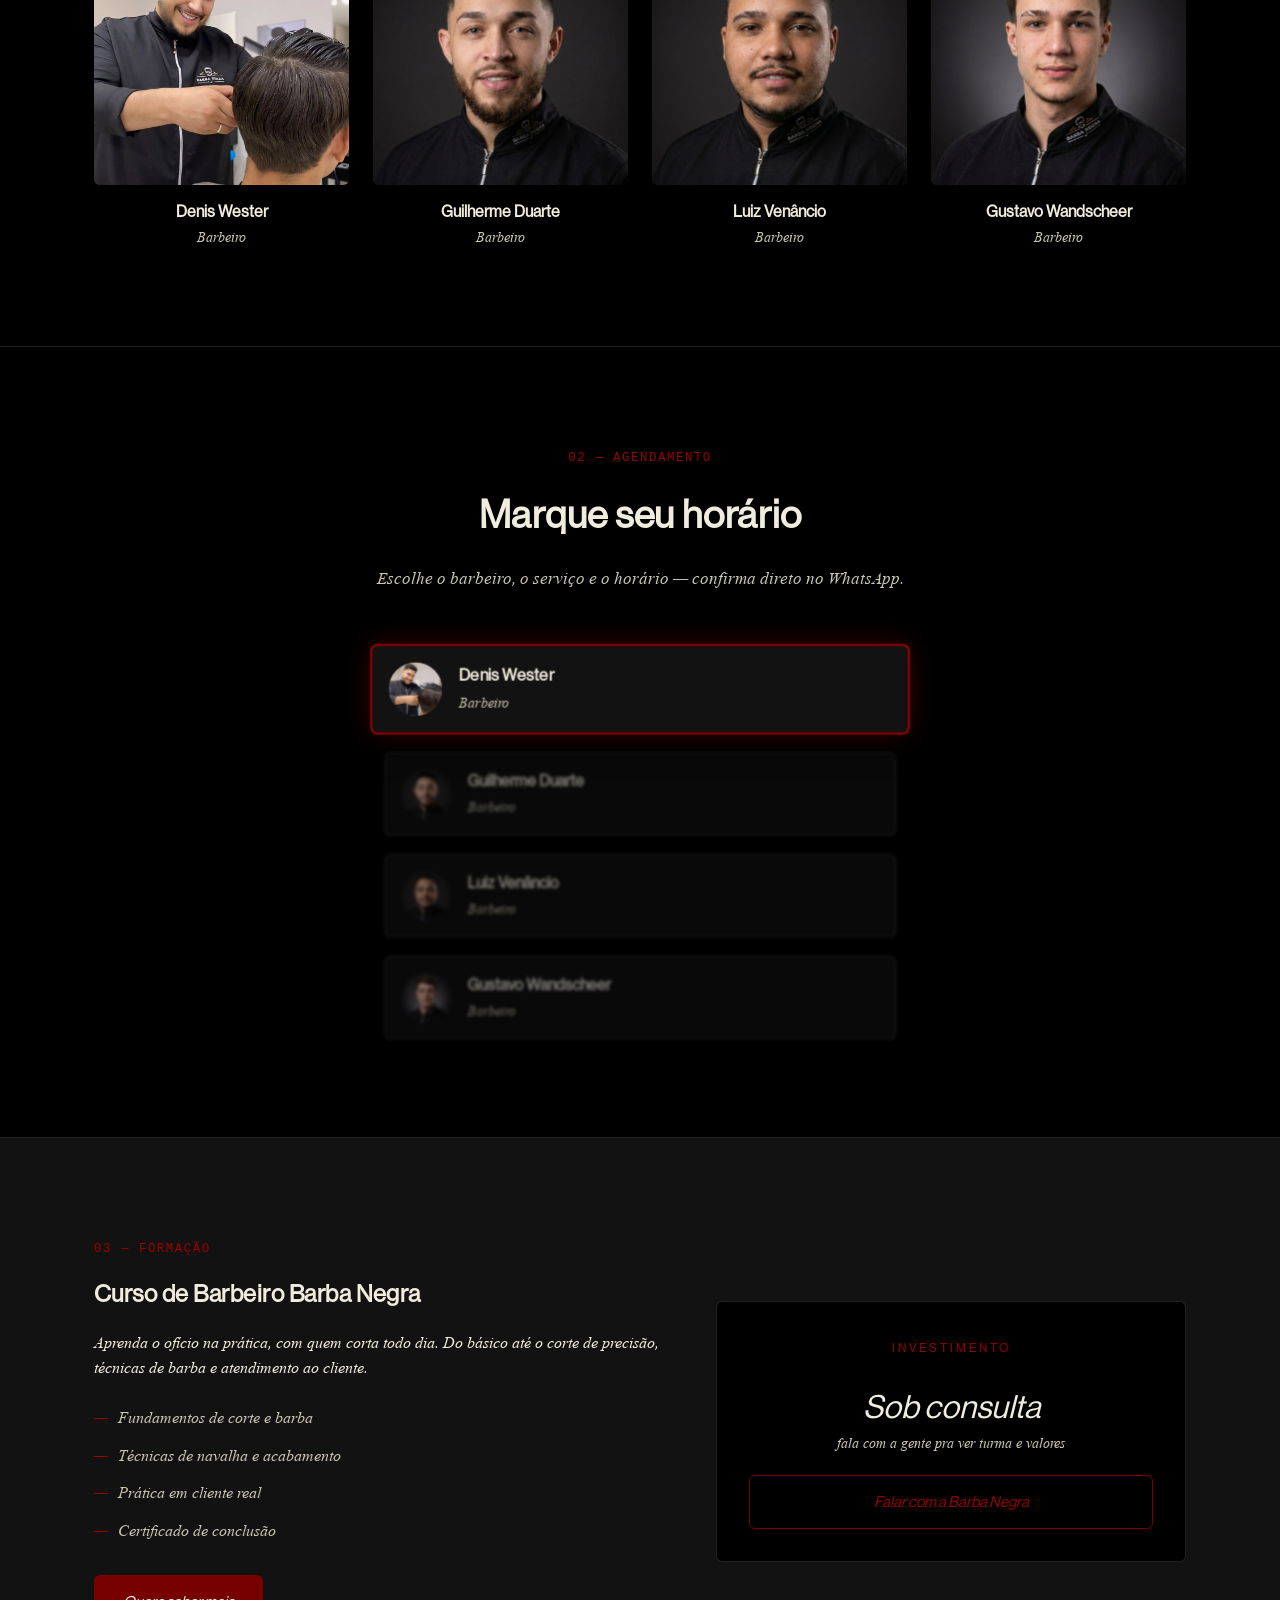
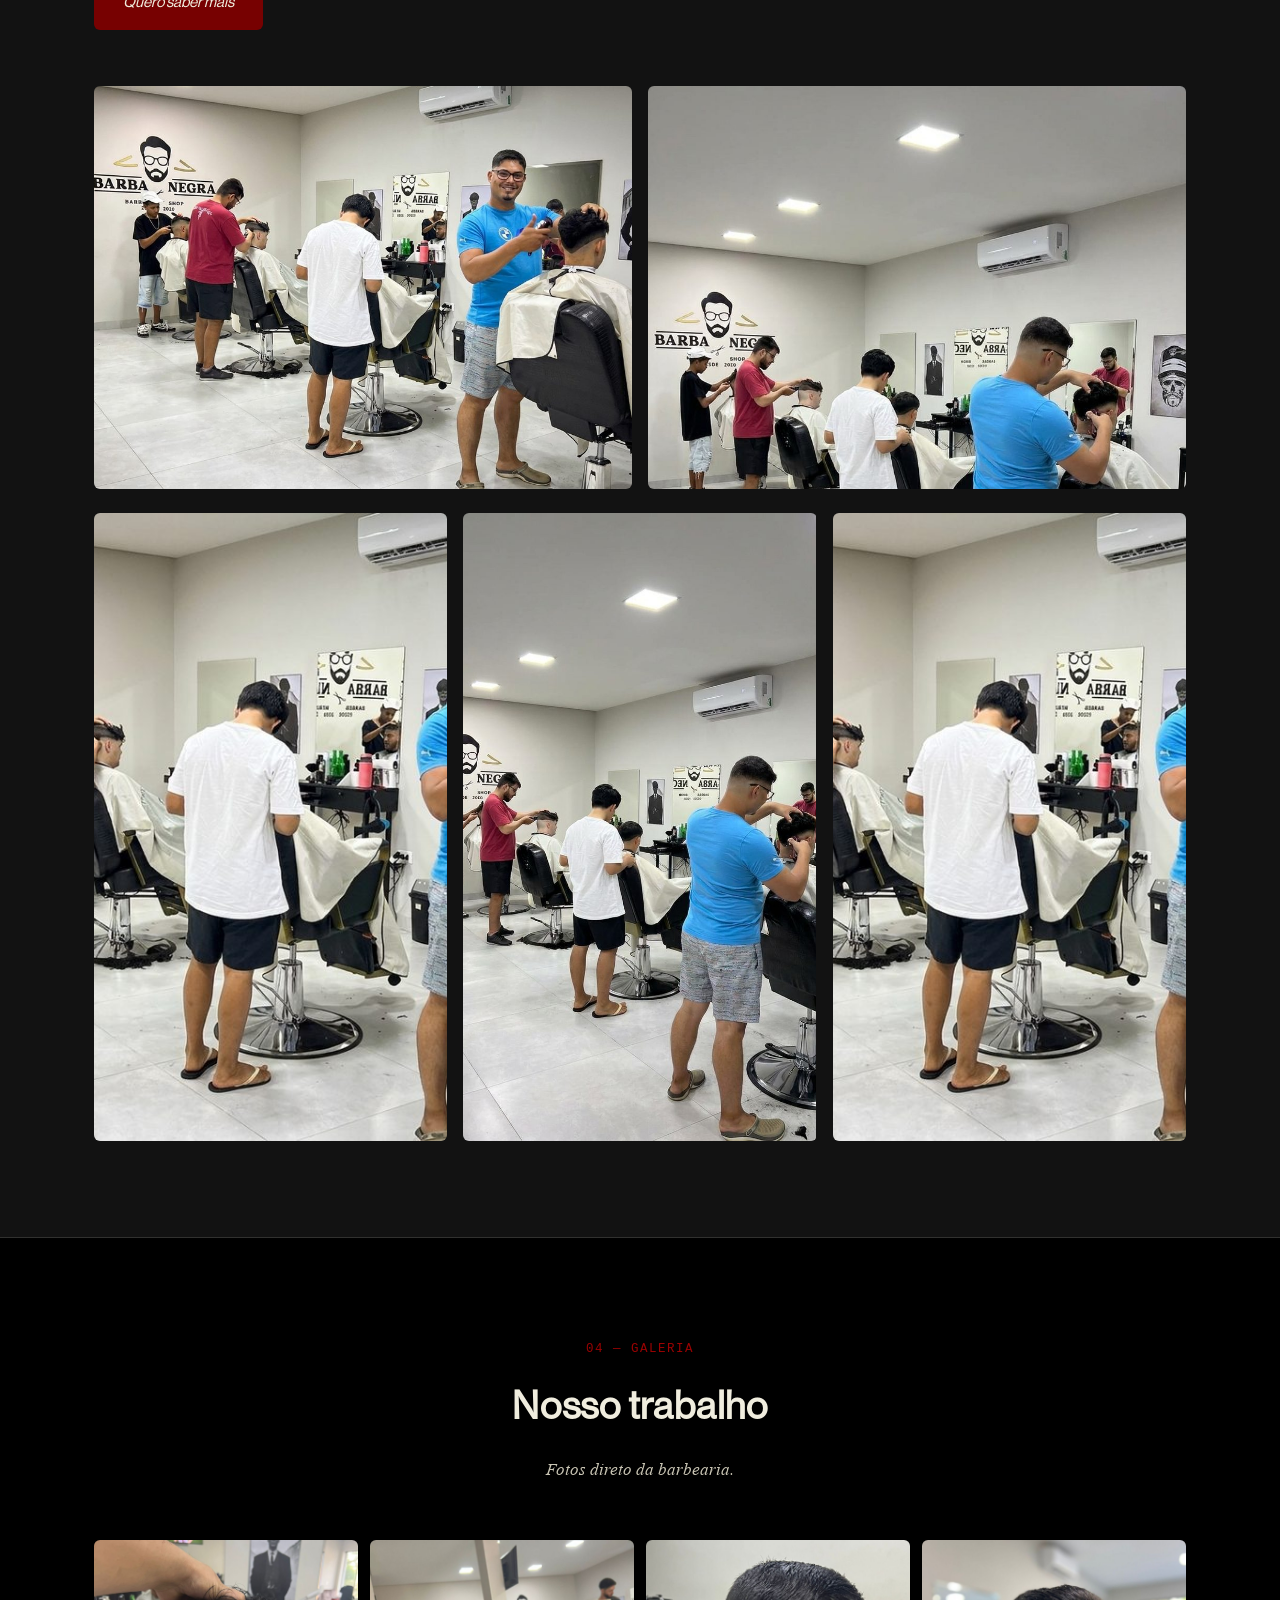
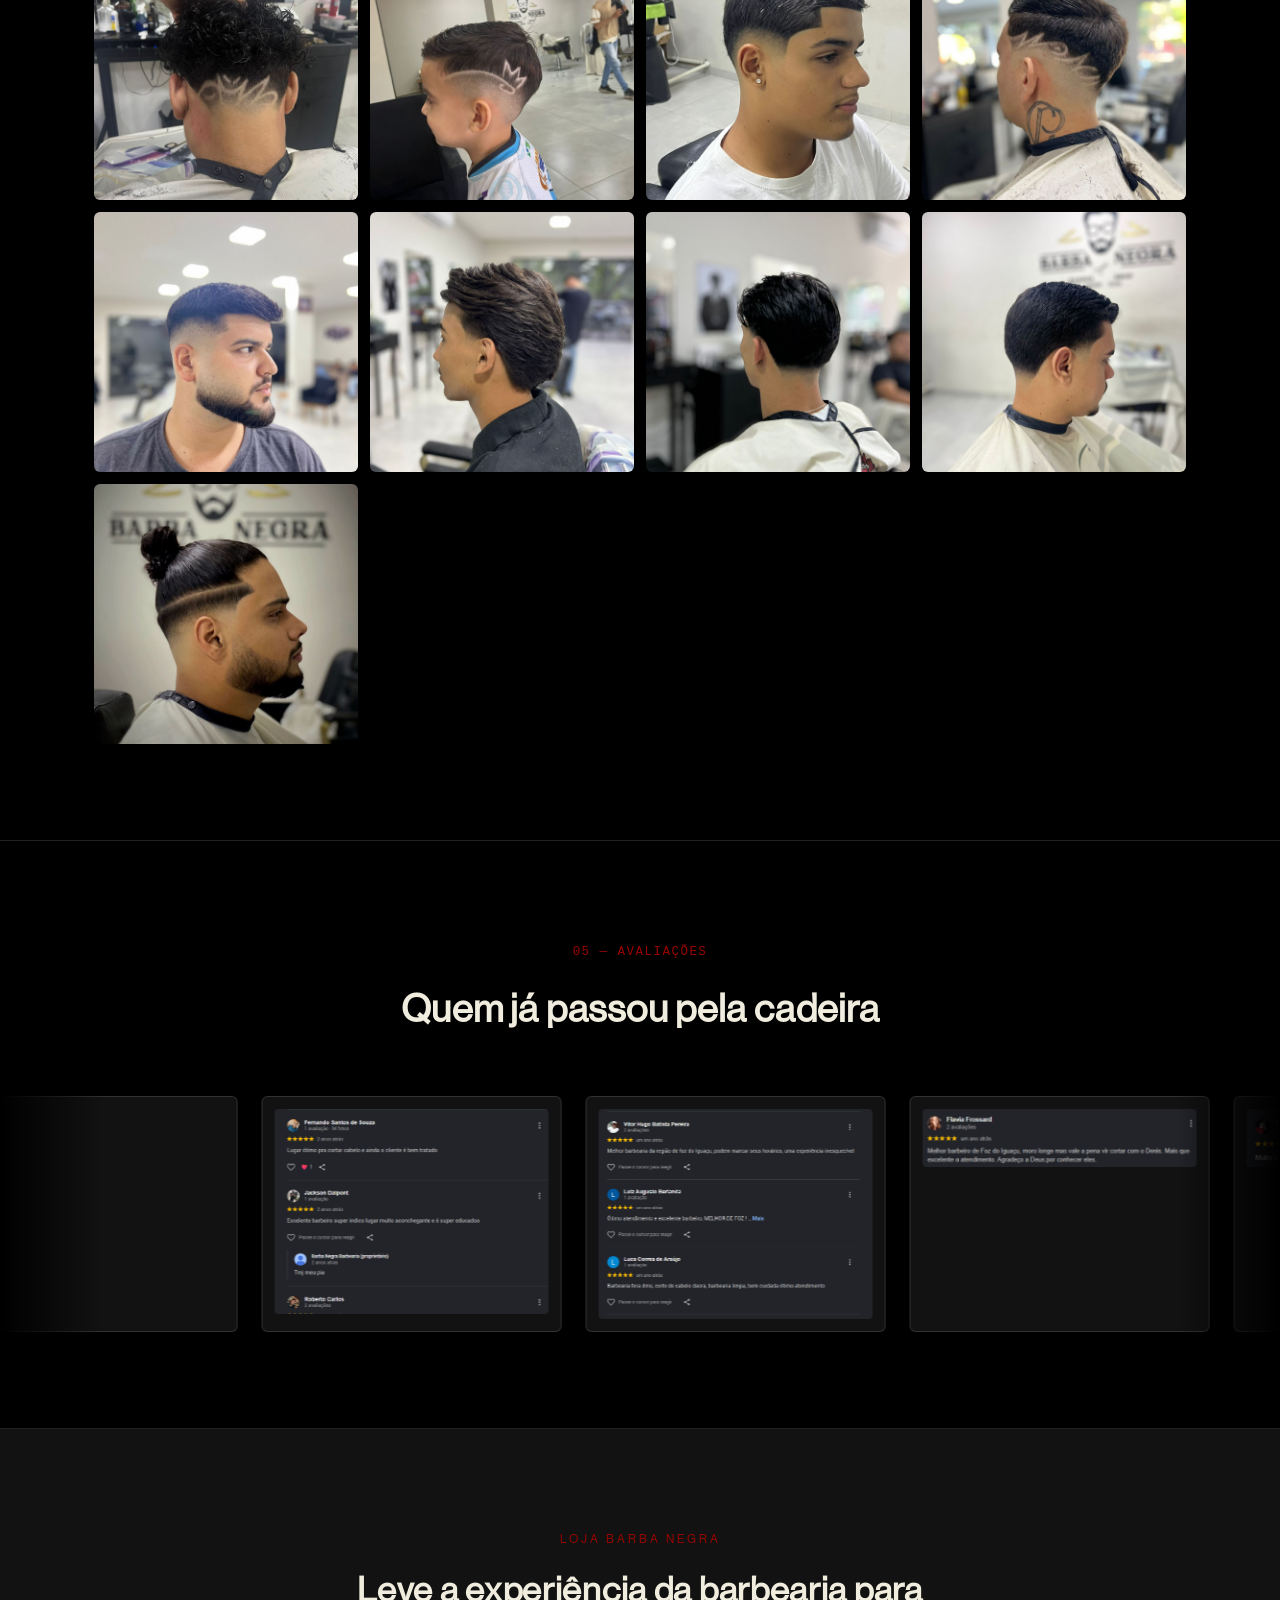
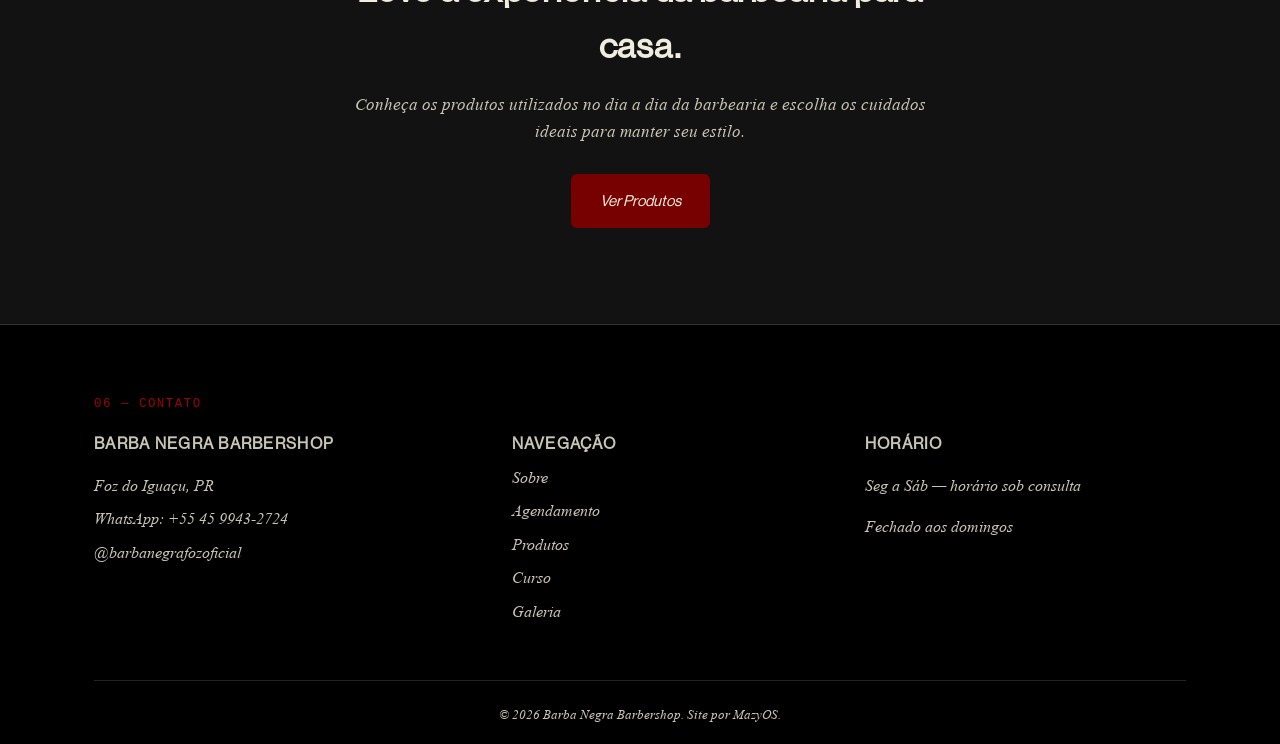
==== commit 8ddff369: "Restaura versão do site que estava só no PC antigo (gitnew): página de produtos, fotos da equipe, he" ====
--- a/site/index.html
+++ b/site/index.html
@@ -13,13 +13,12 @@
 <header id="siteHeader">
   <nav class="nav wrap">
     <a href="#inicio" class="brand">
-      <img src="img/logo-fundo-preto.jpeg" alt="Barba Negra Barbershop" />
-      <span>BARBA NEGRA</span>
+      <img src="img/logo-creme.png" alt="Barba Negra Barbershop" />
     </a>
     <ul class="nav-links" id="navLinks">
       <li><a href="#sobre">Sobre</a></li>
       <li><a href="#agendamento">Agendamento</a></li>
-      <li><a href="#produtos">Produtos</a></li>
+      <li><a href="produtos.html">Produtos</a></li>
       <li><a href="#curso">Curso</a></li>
       <li><a href="#galeria">Galeria</a></li>
       <li><a href="#contato">Contato</a></li>
@@ -33,6 +32,12 @@
   <div class="hero-media">
     <img src="img/hero.jpg" alt="Barba Negra Barbershop — mais que um corte, um padrão de presença" id="heroImg" />
   </div>
+  <div class="hero-content wrap">
+    <span class="eyebrow">Mais que um corte</span>
+    <h1 class="hero-title">Um padrão<br />de presença</h1>
+    <p class="hero-sub">Estilo, Confiança, Atitude<br />Do jeito que tem que ser.</p>
+    <a href="#agendamento" class="hero-cta">Agende seu horário <span aria-hidden="true">→</span></a>
+  </div>
   <a href="#sobre" class="scroll-hint" aria-label="Rolar pra baixo"><span></span></a>
 </section>
 
@@ -66,25 +71,31 @@
     <div class="equipe">
       <span class="index-tag reveal" data-reveal>Nosso time</span>
       <div class="equipe-grid">
-        <div class="equipe-card reveal" data-reveal>
+        <div class="equipe-card reveal-right" data-reveal>
           <div class="equipe-foto">
             <img src="img/equipe-denis.jpg" alt="Denis Wester" />
           </div>
           <strong>Denis Wester</strong>
           <span>Barbeiro</span>
         </div>
-        <div class="equipe-card reveal" data-reveal data-delay="1">
-          <div class="equipe-foto equipe-foto--iniciais">GD</div>
+        <div class="equipe-card reveal-right" data-reveal data-delay="1">
+          <div class="equipe-foto">
+            <img src="img/equipe-guilherme.jpg" alt="Guilherme Duarte" />
+          </div>
           <strong>Guilherme Duarte</strong>
           <span>Barbeiro</span>
         </div>
-        <div class="equipe-card reveal" data-reveal data-delay="2">
-          <div class="equipe-foto equipe-foto--iniciais">L</div>
-          <strong>Luiz</strong>
+        <div class="equipe-card reveal-left" data-reveal data-delay="2">
+          <div class="equipe-foto">
+            <img src="img/equipe-luiz.jpg" alt="Luiz Venâncio" />
+          </div>
+          <strong>Luiz Venâncio</strong>
           <span>Barbeiro</span>
         </div>
-        <div class="equipe-card reveal" data-reveal data-delay="3">
-          <div class="equipe-foto equipe-foto--iniciais">GW</div>
+        <div class="equipe-card reveal-left" data-reveal data-delay="3">
+          <div class="equipe-foto">
+            <img src="img/equipe-gustavo.jpg" alt="Gustavo Wandscheer" />
+          </div>
           <strong>Gustavo Wandscheer</strong>
           <span>Barbeiro</span>
         </div>
@@ -97,7 +108,7 @@
   <div class="wrap">
     <div class="section-head">
       <span class="index-tag reveal" data-reveal>02 — Agendamento</span>
-      <h2 class="reveal" data-reveal>Marca teu horário</h2>
+      <h2 class="reveal" data-reveal>Marque seu horário</h2>
       <p class="reveal" data-reveal data-delay="1">Escolhe o barbeiro, o serviço e o horário — confirma direto no WhatsApp.</p>
     </div>
 
@@ -108,34 +119,25 @@
           <div><strong>Denis Wester</strong><span>Barbeiro</span></div>
         </div>
         <div class="barbeiro-card">
-          <div class="barbeiro-avatar barbeiro-avatar--iniciais">GD</div>
+          <div class="barbeiro-avatar"><img src="img/equipe-guilherme.jpg" alt="Guilherme Duarte" /></div>
           <div><strong>Guilherme Duarte</strong><span>Barbeiro</span></div>
         </div>
         <div class="barbeiro-card">
-          <div class="barbeiro-avatar barbeiro-avatar--iniciais">L</div>
-          <div><strong>Luiz</strong><span>Barbeiro</span></div>
+          <div class="barbeiro-avatar"><img src="img/equipe-luiz.jpg" alt="Luiz Venâncio" /></div>
+          <div><strong>Luiz Venâncio</strong><span>Barbeiro</span></div>
         </div>
         <div class="barbeiro-card">
-          <div class="barbeiro-avatar barbeiro-avatar--iniciais">GW</div>
+          <div class="barbeiro-avatar"><img src="img/equipe-gustavo.jpg" alt="Gustavo Wandscheer" /></div>
           <div><strong>Gustavo Wandscheer</strong><span>Barbeiro</span></div>
         </div>
       </div>
 
-      <form class="agenda-form reveal" data-reveal data-delay="1" id="agendaForm">
+      <form class="agenda-form" id="agendaForm">
         <div class="field">
           <label for="nome">Seu nome</label>
           <input type="text" id="nome" required placeholder="Como você se chama?" />
         </div>
-        <div class="field">
-          <label for="barbeiro">Barbeiro</label>
-          <select id="barbeiro" required>
-            <option value="">Tanto faz</option>
-            <option>Denis Wester</option>
-            <option>Guilherme Duarte</option>
-            <option>Luiz</option>
-            <option>Gustavo Wandscheer</option>
-          </select>
-        </div>
+        <input type="hidden" id="barbeiro" />
         <div class="field">
           <label for="servico">Serviço</label>
           <select id="servico" required>
@@ -144,11 +146,32 @@
             <option>Barba</option>
             <option>Corte + Barba</option>
             <option>Sobrancelha</option>
+            <option>Cabelo, Barba e Sobrancelha</option>
           </select>
         </div>
         <div class="field">
-          <label for="data">Data</label>
-          <input type="date" id="data" required />
+          <label for="dataDisplay">Data</label>
+          <div class="date-picker" id="datePicker">
+            <button type="button" class="date-picker-input" id="dataDisplay" aria-haspopup="dialog" aria-expanded="false">
+              <span id="dataLabel" class="placeholder">Selecione o dia</span>
+              <svg width="18" height="18" viewBox="0 0 24 24" fill="none" stroke="currentColor" stroke-width="1.6" aria-hidden="true">
+                <rect x="3" y="5" width="18" height="16" rx="2" />
+                <path d="M3 10h18M8 3v4M16 3v4" />
+              </svg>
+            </button>
+            <input type="hidden" id="data" name="data" />
+            <div class="calendar" id="calendar">
+              <div class="calendar-head">
+                <button type="button" class="calendar-nav" id="calPrev" aria-label="Mês anterior">‹</button>
+                <span id="calMonthLabel"></span>
+                <button type="button" class="calendar-nav" id="calNext" aria-label="Próximo mês">›</button>
+              </div>
+              <div class="calendar-weekdays">
+                <span>D</span><span>S</span><span>T</span><span>Q</span><span>Q</span><span>S</span><span>S</span>
+              </div>
+              <div class="calendar-days" id="calDays"></div>
+            </div>
+          </div>
         </div>
         <div class="field">
           <label for="hora">Horário</label>
@@ -161,47 +184,11 @@
   </div>
 </section>
 
-<section id="produtos">
-  <div class="wrap">
-    <div class="section-head">
-      <span class="index-tag reveal" data-reveal>03 — Loja</span>
-      <h2 class="reveal" data-reveal>Produtos Barba Negra</h2>
-      <p class="reveal" data-reveal data-delay="1">Linha própria pra continuar o cuidado em casa.</p>
-    </div>
-    <div class="produtos-grid">
-      <div class="produto-card reveal" data-reveal>
-        <div class="produto-icone">M</div>
-        <h3>Minoxidil</h3>
-        <p>Estímulo de crescimento pra barba e cabelo.</p>
-        <a class="btn btn-outline whats-produto" data-produto="Minoxidil" href="#">Comprar</a>
-      </div>
-      <div class="produto-card reveal" data-reveal data-delay="1">
-        <div class="produto-icone">B</div>
-        <h3>Creme de Barba</h3>
-        <p>Hidratação e maciez pra manter a barba no controle.</p>
-        <a class="btn btn-outline whats-produto" data-produto="Creme de Barba" href="#">Comprar</a>
-      </div>
-      <div class="produto-card reveal" data-reveal data-delay="2">
-        <div class="produto-icone">C</div>
-        <h3>Creme de Cabelo</h3>
-        <p>Cuidado diário pro cabelo depois do corte.</p>
-        <a class="btn btn-outline whats-produto" data-produto="Creme de Cabelo" href="#">Comprar</a>
-      </div>
-      <div class="produto-card reveal" data-reveal data-delay="3">
-        <div class="produto-icone">P</div>
-        <h3>Pomada</h3>
-        <p>Fixação e acabamento pro penteado do dia a dia.</p>
-        <a class="btn btn-outline whats-produto" data-produto="Pomada" href="#">Comprar</a>
-      </div>
-    </div>
-  </div>
-</section>
-
 <section id="curso" class="curso">
   <div class="wrap">
     <div class="curso-inner">
       <div>
-        <span class="index-tag reveal" data-reveal>04 — Formação</span>
+        <span class="index-tag reveal" data-reveal>03 — Formação</span>
         <h2 class="reveal" data-reveal>Curso de Barbeiro Barba Negra</h2>
         <p class="reveal" data-reveal data-delay="1">Aprenda o ofício na prática, com quem corta todo dia. Do básico até o corte de precisão, técnicas de barba e atendimento ao cliente.</p>
         <ul class="curso-lista reveal" data-reveal data-delay="2">
@@ -235,7 +222,7 @@
 <section id="galeria">
   <div class="wrap">
     <div class="section-head">
-      <span class="index-tag reveal" data-reveal>05 — Galeria</span>
+      <span class="index-tag reveal" data-reveal>04 — Galeria</span>
       <h2 class="reveal" data-reveal>Nosso trabalho</h2>
       <p class="reveal" data-reveal data-delay="1">Fotos direto da barbearia.</p>
     </div>
@@ -248,7 +235,7 @@
 <section id="avaliacoes">
   <div class="wrap">
     <div class="section-head">
-      <span class="index-tag reveal" data-reveal>06 — Avaliações</span>
+      <span class="index-tag reveal" data-reveal>05 — Avaliações</span>
       <h2 class="reveal" data-reveal>Quem já passou pela cadeira</h2>
     </div>
   </div>
@@ -262,9 +249,18 @@
   <div id="lightboxContent"></div>
 </div>
 
+<section class="cta-produtos">
+  <div class="wrap cta-produtos-inner">
+    <span class="eyebrow reveal" data-reveal>Loja Barba Negra</span>
+    <h2 class="reveal" data-reveal data-delay="1">Leve a experiência da barbearia para casa.</h2>
+    <p class="reveal" data-reveal data-delay="2">Conheça os produtos utilizados no dia a dia da barbearia e escolha os cuidados ideais para manter seu estilo.</p>
+    <a href="produtos.html" class="btn btn-primary magnetic reveal" data-reveal data-delay="3">Ver Produtos</a>
+  </div>
+</section>
+
 <footer id="contato">
   <div class="wrap">
-    <span class="index-tag">07 — Contato</span>
+    <span class="index-tag">06 — Contato</span>
     <div class="footer-grid">
       <div class="footer-col">
         <h3>Barba Negra Barbershop</h3>
@@ -276,7 +272,7 @@
         <h3>Navegação</h3>
         <a href="#sobre">Sobre</a>
         <a href="#agendamento">Agendamento</a>
-        <a href="#produtos">Produtos</a>
+        <a href="produtos.html">Produtos</a>
         <a href="#curso">Curso</a>
         <a href="#galeria">Galeria</a>
       </div>
@@ -292,7 +288,12 @@
   </div>
 </footer>
 
-<a class="whats-float" href="https://wa.me/554599432724" target="_blank" rel="noopener" aria-label="Falar no WhatsApp">💬</a>
+<a class="whats-float" href="https://wa.me/554599432724" target="_blank" rel="noopener" aria-label="Falar no WhatsApp">
+  <svg viewBox="0 0 32 32" width="28" height="28" fill="currentColor" aria-hidden="true">
+    <path d="M16.004 3C9.377 3 4 8.373 4 15c0 2.34.653 4.53 1.785 6.393L4 29l7.8-1.75A11.94 11.94 0 0 0 16.004 27C22.63 27 28 21.627 28 15S22.63 3 16.004 3Zm0 21.75a9.7 9.7 0 0 1-4.95-1.354l-.355-.21-4.63 1.04 1.02-4.51-.232-.37A9.7 9.7 0 0 1 5.25 15c0-5.93 4.824-10.75 10.754-10.75S26.75 9.07 26.75 15 21.934 24.75 16.004 24.75Z"/>
+    <path d="M21.62 17.47c-.303-.152-1.79-.883-2.067-.984-.278-.101-.48-.152-.682.152-.202.303-.784.984-.96 1.187-.177.202-.354.227-.657.075-.303-.152-1.279-.472-2.436-1.505-.9-.803-1.508-1.795-1.685-2.098-.177-.303-.019-.467.133-.618.137-.136.303-.354.454-.53.152-.177.202-.304.303-.506.101-.202.05-.38-.025-.531-.076-.152-.682-1.645-.935-2.253-.246-.591-.497-.511-.682-.52l-.581-.01c-.202 0-.53.076-.808.38-.278.303-1.06 1.036-1.06 2.53 0 1.492 1.086 2.934 1.238 3.137.152.202 2.138 3.264 5.182 4.577.724.313 1.288.5 1.728.64.726.231 1.386.198 1.908.12.582-.087 1.79-.732 2.043-1.44.253-.708.253-1.314.177-1.44-.076-.126-.278-.202-.581-.354Z"/>
+  </svg>
+</a>
 
 <script src="js/main.js"></script>
 </body>
--- a/site/css/style.css
+++ b/site/css/style.css
@@ -112,10 +112,34 @@
   transform: translateY(0);
 }
 
+/* Entrada lateral — cards do "Nosso time". Só a transition-delay é definida
+   aqui (longhand), pra não brigar com a transition-duration/property do
+   .equipe-card — que também controla o hover-carrossel. */
+.equipe-card.reveal-left,
+.equipe-card.reveal-right {
+  opacity: 0;
+  transition-delay: calc(var(--stagger, 0) * 110ms);
+}
+.equipe-card.reveal-left[data-delay="1"], .equipe-card.reveal-right[data-delay="1"] { --stagger: 1; }
+.equipe-card.reveal-left[data-delay="2"], .equipe-card.reveal-right[data-delay="2"] { --stagger: 2; }
+.equipe-card.reveal-left[data-delay="3"], .equipe-card.reveal-right[data-delay="3"] { --stagger: 3; }
+.equipe-card.reveal-right { transform: translateX(90px); }
+.equipe-card.reveal-left { transform: translateX(-90px); }
+.equipe-card.reveal-left.in-view,
+.equipe-card.reveal-right.in-view {
+  opacity: 1;
+  transform: translateX(0);
+  transition-delay: 0s;
+}
+
 @media (prefers-reduced-motion: reduce) {
   html { scroll-behavior: auto; }
-  .reveal { opacity: 1; transform: none; transition: none; }
+  .reveal, .equipe-card.reveal-left, .equipe-card.reveal-right { opacity: 1; transform: none; transition: none; }
   #heroImg, .curso-galeria img { animation: none !important; }
+  .barbeiro-card, .barbeiro-card.is-focus, .barbeiros-lista.has-focus .barbeiro-card:not(.is-focus) {
+    transition: none; transform: none; filter: none;
+  }
+  form.agenda-form { transition: none; transform: none; }
 }
 
 /* Header — flutua transparente sobre o hero, só ganha fundo ao rolar */
@@ -147,19 +171,11 @@
 .brand {
   display: flex;
   align-items: center;
-  gap: 12px;
 }
 
 .brand img {
-  height: 44px;
+  height: 96px;
   width: auto;
-  border-radius: 4px;
-}
-
-.brand span {
-  font-family: "Neue Haas Display", Arial, sans-serif;
-  font-size: 1.05rem;
-  letter-spacing: 0.06em;
 }
 
 .nav-links {
@@ -246,6 +262,16 @@
   pointer-events: none;
 }
 
+.hero::after {
+  content: "";
+  position: absolute;
+  inset: 0;
+  background: linear-gradient(0deg, rgba(0, 0, 0, 0.85) 0%, rgba(0, 0, 0, 0.35) 38%, transparent 65%),
+    linear-gradient(90deg, rgba(0, 0, 0, 0.7) 0%, transparent 45%);
+  z-index: 1;
+  pointer-events: none;
+}
+
 .hero-media {
   position: absolute;
   inset: 0;
@@ -257,13 +283,58 @@
 .hero-media img {
   width: 100%;
   height: 100%;
-  object-fit: contain;
-  object-position: center;
+  object-fit: cover;
+  object-position: center 25%;
   animation: heroZoom 16s ease-out forwards;
 }
 @keyframes heroZoom {
   from { transform: scale(1.04); }
   to { transform: scale(1); }
+}
+
+.hero-content {
+  position: relative;
+  z-index: 2;
+  width: 100%;
+  padding-bottom: 40px;
+  align-self: flex-end;
+}
+.hero-content .eyebrow {
+  color: var(--accent-hover);
+  margin-bottom: 4px;
+}
+.hero-title {
+  font-size: clamp(2rem, 4.6vw, 3.6rem);
+  line-height: 1.05;
+  margin: 0 0 6px;
+  color: var(--text);
+  text-transform: uppercase;
+}
+.hero-sub {
+  font-size: clamp(1.15rem, 2vw, 1.5rem);
+  line-height: 1.35;
+  color: var(--text-dim);
+  margin: 0 0 18px;
+}
+.hero-cta {
+  display: inline-flex;
+  align-items: center;
+  gap: 8px;
+  padding: 11px 20px;
+  border: 1px solid var(--accent);
+  border-radius: var(--radius);
+  font-family: "Neue Haas Display", Arial, sans-serif;
+  font-style: normal;
+  font-size: 0.8rem;
+  letter-spacing: 0.04em;
+  text-transform: uppercase;
+  color: var(--text);
+  transition: background 0.2s, border-color 0.2s, transform 0.15s var(--ease);
+}
+.hero-cta:hover {
+  background: rgba(119, 1, 1, 0.18);
+  border-color: var(--accent-hover);
+  transform: translateX(4px);
 }
 
 .scroll-hint {
@@ -335,10 +406,13 @@
   margin-top: 24px;
 }
 .equipe-card {
+  position: relative;
+  z-index: 1;
   text-align: center;
-  transition: transform 0.3s var(--ease);
-}
-.equipe-card:hover { transform: translateY(-6px); }
+  transition-property: transform, opacity;
+  transition-duration: 0.7s;
+  transition-timing-function: var(--ease);
+}
 .equipe-foto {
   width: 100%;
   aspect-ratio: 1/1;
@@ -346,18 +420,25 @@
   overflow: hidden;
   margin-bottom: 14px;
   background: var(--bg-alt-2);
+  box-shadow: 0 0 0 rgba(0, 0, 0, 0);
+  transition: box-shadow 0.6s var(--ease);
 }
 .equipe-foto img {
   width: 100%; height: 100%; object-fit: cover;
-  transition: transform 0.5s var(--ease);
-}
-.equipe-card:hover .equipe-foto img { transform: scale(1.06); }
-.equipe-foto--iniciais {
-  display: flex; align-items: center; justify-content: center;
-  font-family: "Neue Haas Display", Arial, sans-serif;
-  font-size: 1.8rem;
-  color: var(--text-dim);
-}
+  transition: transform 0.7s var(--ease);
+}
+
+/* Hover estilo carrossel — a foto sob o cursor sobrepõe as demais */
+.equipe-grid:hover .equipe-card { transform: scale(0.94); opacity: 0.6; }
+.equipe-grid .equipe-card:hover {
+  transform: scale(1.14);
+  opacity: 1;
+  z-index: 5;
+}
+.equipe-grid .equipe-card:hover .equipe-foto {
+  box-shadow: var(--shadow);
+}
+.equipe-card:hover .equipe-foto img { transform: scale(1.08); }
 .equipe-card strong {
   font-family: "Neue Haas Display", Arial, sans-serif;
   font-style: normal;
@@ -380,6 +461,32 @@
   gap: 16px;
 }
 
+/* Enquanto nenhum barbeiro foi escolhido, o bloco fica centralizado no
+   espaço das duas colunas (translateX(50% + metade do gap) desloca o bloco,
+   que ocupa a coluna 1, até o centro do grid inteiro). Some seletor composto
+   com .reveal pra não perder a especificidade da transform do fade-up. */
+@media (min-width: 861px) {
+  .barbeiros-lista.reveal {
+    transform: translateX(calc(50% + 24px)) translateY(28px);
+  }
+  .barbeiros-lista.reveal.in-view {
+    transform: translateX(calc(50% + 24px)) translateY(0);
+    transition: opacity 0.8s var(--ease), transform 0.7s var(--ease);
+  }
+  .agendamento-grid.is-selecionado .barbeiros-lista.reveal.in-view {
+    transform: translateX(0) translateY(0);
+  }
+}
+
+@media (min-width: 861px) and (prefers-reduced-motion: reduce) {
+  .barbeiros-lista.reveal,
+  .barbeiros-lista.reveal.in-view,
+  .agendamento-grid.is-selecionado .barbeiros-lista.reveal.in-view {
+    transform: none;
+    transition: none;
+  }
+}
+
 .barbeiro-card {
   display: flex;
   align-items: center;
@@ -388,9 +495,26 @@
   border: 1px solid var(--border);
   border-radius: var(--radius);
   padding: 16px;
-  transition: border-color 0.3s;
-}
-.barbeiro-card:hover { border-color: var(--accent-hover); }
+  cursor: pointer;
+  transform: translateY(0) scale(1);
+  filter: blur(0px);
+  will-change: transform, opacity, filter;
+  transition: transform 0.5s var(--ease), opacity 0.5s var(--ease),
+    filter 0.5s var(--ease), box-shadow 0.5s var(--ease), border-color 0.5s var(--ease);
+}
+
+/* Destaque — controlado via JS (loop automático, hover ou seleção) */
+.barbeiro-card.is-focus {
+  border-color: var(--accent-hover);
+  box-shadow: 0 0 0 1px var(--accent-hover), 0 0 26px rgba(154, 2, 2, 0.4), var(--shadow);
+  transform: translateY(-3px) scale(1.03);
+  z-index: 2;
+}
+.barbeiros-lista.has-focus .barbeiro-card:not(.is-focus) {
+  opacity: 0.55;
+  filter: blur(1.5px);
+  transform: translateY(0) scale(0.98);
+}
 
 .barbeiro-avatar {
   width: 52px;
@@ -421,7 +545,13 @@
   border-radius: var(--radius);
   padding: 32px;
   box-shadow: var(--shadow);
-}
+  display: none;
+  opacity: 0;
+  transform: translateX(28px) scale(0.98);
+  transition: opacity 0.7s var(--ease), transform 0.7s var(--ease);
+}
+form.agenda-form.is-visible { display: block; }
+form.agenda-form.is-shown { opacity: 1; transform: translateX(0) scale(1); }
 
 .field { margin-bottom: 18px; }
 
@@ -455,6 +585,118 @@
   border-color: var(--accent-hover);
 }
 
+/* Calendário custom do campo Data */
+.date-picker { position: relative; }
+
+.date-picker-input {
+  width: 100%;
+  display: flex;
+  align-items: center;
+  justify-content: space-between;
+  gap: 10px;
+  padding: 12px 14px;
+  border-radius: var(--radius);
+  border: 1px solid var(--border);
+  background: var(--bg);
+  color: var(--text);
+  font-family: "Times Italic", serif;
+  font-style: italic;
+  font-size: 1rem;
+  text-align: left;
+  cursor: pointer;
+  transition: border-color 0.2s;
+}
+.date-picker-input:hover,
+.date-picker-input[aria-expanded="true"] { border-color: var(--accent-hover); }
+.date-picker-input:focus-visible { outline: none; border-color: var(--accent-hover); }
+.date-picker-input span.placeholder { color: var(--text-dim); }
+.date-picker-input svg { flex-shrink: 0; opacity: 0.75; }
+
+.calendar {
+  position: absolute;
+  top: calc(100% + 8px);
+  left: 0;
+  right: 0;
+  z-index: 20;
+  background: var(--bg-alt-2);
+  border: 1px solid var(--border);
+  border-radius: var(--radius);
+  box-shadow: var(--shadow);
+  padding: 16px;
+  opacity: 0;
+  visibility: hidden;
+  transform: translateY(-8px) scale(0.98);
+  transform-origin: top center;
+  transition: opacity 0.22s var(--ease), transform 0.22s var(--ease), visibility 0.22s;
+}
+.calendar.open {
+  opacity: 1;
+  visibility: visible;
+  transform: translateY(0) scale(1);
+}
+
+.calendar-head {
+  display: flex;
+  align-items: center;
+  justify-content: space-between;
+  margin-bottom: 12px;
+  font-family: "Neue Haas Display", Arial, sans-serif;
+  font-style: normal;
+  font-size: 0.9rem;
+}
+
+.calendar-nav {
+  width: 28px;
+  height: 28px;
+  border-radius: 50%;
+  border: 1px solid var(--border);
+  background: none;
+  color: var(--text);
+  font-size: 1.1rem;
+  line-height: 1;
+  cursor: pointer;
+  display: flex;
+  align-items: center;
+  justify-content: center;
+  transition: border-color 0.2s, background 0.2s;
+}
+.calendar-nav:hover:not(:disabled) { border-color: var(--accent-hover); background: rgba(119, 1, 1, 0.15); }
+.calendar-nav:disabled { opacity: 0.3; cursor: not-allowed; }
+
+.calendar-weekdays,
+.calendar-days {
+  display: grid;
+  grid-template-columns: repeat(7, 1fr);
+  gap: 4px;
+}
+
+.calendar-weekdays span {
+  text-align: center;
+  font-family: "Neue Haas Display", Arial, sans-serif;
+  font-style: normal;
+  font-size: 0.7rem;
+  color: var(--text-dim);
+  padding-bottom: 6px;
+}
+
+.calendar-day {
+  aspect-ratio: 1 / 1;
+  border: 1px solid transparent;
+  background: transparent;
+  border-radius: 50%;
+  color: var(--text);
+  font-family: "Neue Haas Display", Arial, sans-serif;
+  font-style: normal;
+  font-size: 0.82rem;
+  cursor: pointer;
+  transition: background 0.15s, color 0.15s, border-color 0.15s;
+}
+.calendar-day.is-empty { visibility: hidden; cursor: default; }
+.calendar-day:hover:not(:disabled):not(.is-empty) { background: rgba(119, 1, 1, 0.22); }
+.calendar-day.is-today { border-color: var(--accent-hover); }
+.calendar-day.is-selected { background: var(--accent); color: var(--text); }
+.calendar-day:disabled { color: var(--text-dim); opacity: 0.32; cursor: not-allowed; }
+
 .agenda-form .btn { width: 100%; text-align: center; border: none; }
 
 .agenda-nota {
@@ -475,34 +717,85 @@
   background: var(--bg-alt);
   border: 1px solid var(--border);
   border-radius: var(--radius);
-  padding: 24px;
+  overflow: hidden;
   display: flex;
   flex-direction: column;
-  gap: 12px;
-  transition: transform 0.3s var(--ease), border-color 0.3s;
-}
-.produto-card:hover { transform: translateY(-6px); border-color: var(--accent-hover); }
-
-.produto-icone {
-  width: 44px;
-  height: 44px;
-  border-radius: 50%;
-  background: var(--accent);
-  display: flex;
-  align-items: center;
-  justify-content: center;
-  font-family: "Neue Haas Display", Arial, sans-serif;
-  font-size: 1.2rem;
-}
-
-.produto-card h3 { font-size: 1.05rem; }
-.produto-card p { color: var(--text-dim); font-size: 0.9rem; flex-grow: 1; }
+  transition: transform 0.35s var(--ease), box-shadow 0.35s var(--ease), border-color 0.35s var(--ease);
+  will-change: transform;
+}
+.produto-card:hover {
+  transform: translateY(-6px) scale(1.015);
+  border-color: var(--accent-hover);
+  box-shadow: var(--shadow), 0 0 24px rgba(154, 2, 2, 0.18);
+}
+
+.produto-media {
+  aspect-ratio: 1 / 1;
+  overflow: hidden;
+  background: var(--bg-alt-2);
+}
+.produto-media img {
+  width: 100%;
+  height: 100%;
+  object-fit: cover;
+  transition: transform 0.5s var(--ease);
+}
+.produto-card:hover .produto-media img { transform: scale(1.06); }
+
+.produto-info {
+  padding: 22px;
+  display: flex;
+  flex-direction: column;
+  gap: 10px;
+  flex-grow: 1;
+}
+
+.produto-card h3 { font-size: 1.05rem; margin: 0; }
+.produto-preco {
+  font-family: "Neue Haas Display", Arial, sans-serif;
+  font-style: normal;
+  font-size: 1.1rem;
+  color: var(--accent-hover);
+}
+.produto-card p { color: var(--text-dim); font-size: 0.9rem; margin: 0; flex-grow: 1; }
 
 .produto-card .btn {
-  align-self: flex-start;
-  padding: 10px 18px;
-  font-size: 0.85rem;
-}
+  width: 100%;
+  text-align: center;
+  border-width: 1px;
+  transition: background 0.2s, border-color 0.2s, opacity 0.2s, transform 0.15s var(--ease);
+}
+.produto-card:hover .btn {
+  border-color: var(--accent-hover);
+  background: rgba(119, 1, 1, 0.14);
+}
+
+/* Página Produtos — hero simples */
+.produtos-hero {
+  padding: 152px 0 48px;
+  border-bottom: 1px solid var(--border);
+  text-align: center;
+}
+.produtos-hero h1 {
+  font-size: clamp(1.9rem, 3.4vw, 2.8rem);
+  margin: 0 0 12px;
+}
+.produtos-hero p {
+  color: var(--text-dim);
+  font-size: 1.05rem;
+  max-width: 560px;
+  margin: 0 auto;
+}
+#produtos-lista { border-bottom: none; }
+
+/* CTA Produtos — bloco elegante antes do rodapé, na página principal */
+.cta-produtos {
+  background: var(--bg-alt);
+  text-align: center;
+}
+.cta-produtos-inner { max-width: 620px; }
+.cta-produtos h2 { font-size: clamp(1.6rem, 2.8vw, 2.2rem); }
+.cta-produtos p { color: var(--text-dim); font-size: 1.05rem; margin: 0 0 28px; }
 
 /* Curso */
 .curso { background: var(--bg-alt); }
@@ -640,12 +933,7 @@
   display: flex;
   gap: 24px;
   width: max-content;
-  animation: marqueeScroll 34s linear infinite;
-}
-.marquee:hover .marquee-track { animation-play-state: paused; }
-@keyframes marqueeScroll {
-  from { transform: translateX(0); }
-  to { transform: translateX(-50%); }
+  will-change: transform;
 }
 .avaliacao-card {
   background: var(--bg-alt);
@@ -699,12 +987,16 @@
   justify-content: center;
   box-shadow: var(--shadow);
   z-index: 60;
-  font-size: 1.6rem;
+  color: var(--text);
   transition: background 0.2s, transform 0.2s;
 }
 .whats-float:hover { background: var(--accent-hover); transform: scale(1.06); }
 
 /* Responsive */
+@media (max-width: 1024px) and (min-width: 601px) {
+  .produtos-grid { grid-template-columns: repeat(2, 1fr); }
+}
+
 @media (max-width: 860px) {
   .nav-links, .nav-cta { display: none; }
   .menu-toggle { display: block; }
@@ -725,7 +1017,6 @@
   .dif-grid { grid-template-columns: 1fr; }
   .equipe-grid { grid-template-columns: repeat(2, 1fr); }
   .agendamento-grid { grid-template-columns: 1fr; }
-  .produtos-grid { grid-template-columns: repeat(2, 1fr); }
   .curso-inner { grid-template-columns: 1fr; }
   .curso-galeria { grid-template-columns: 1fr; }
   .curso-videos { grid-template-columns: repeat(3, 1fr); gap: 8px; }
@@ -733,3 +1024,7 @@
   .footer-grid { grid-template-columns: 1fr; }
   section { padding: 64px 0; }
 }
+
+@media (max-width: 600px) {
+  .produtos-grid { grid-template-columns: 1fr; }
+}
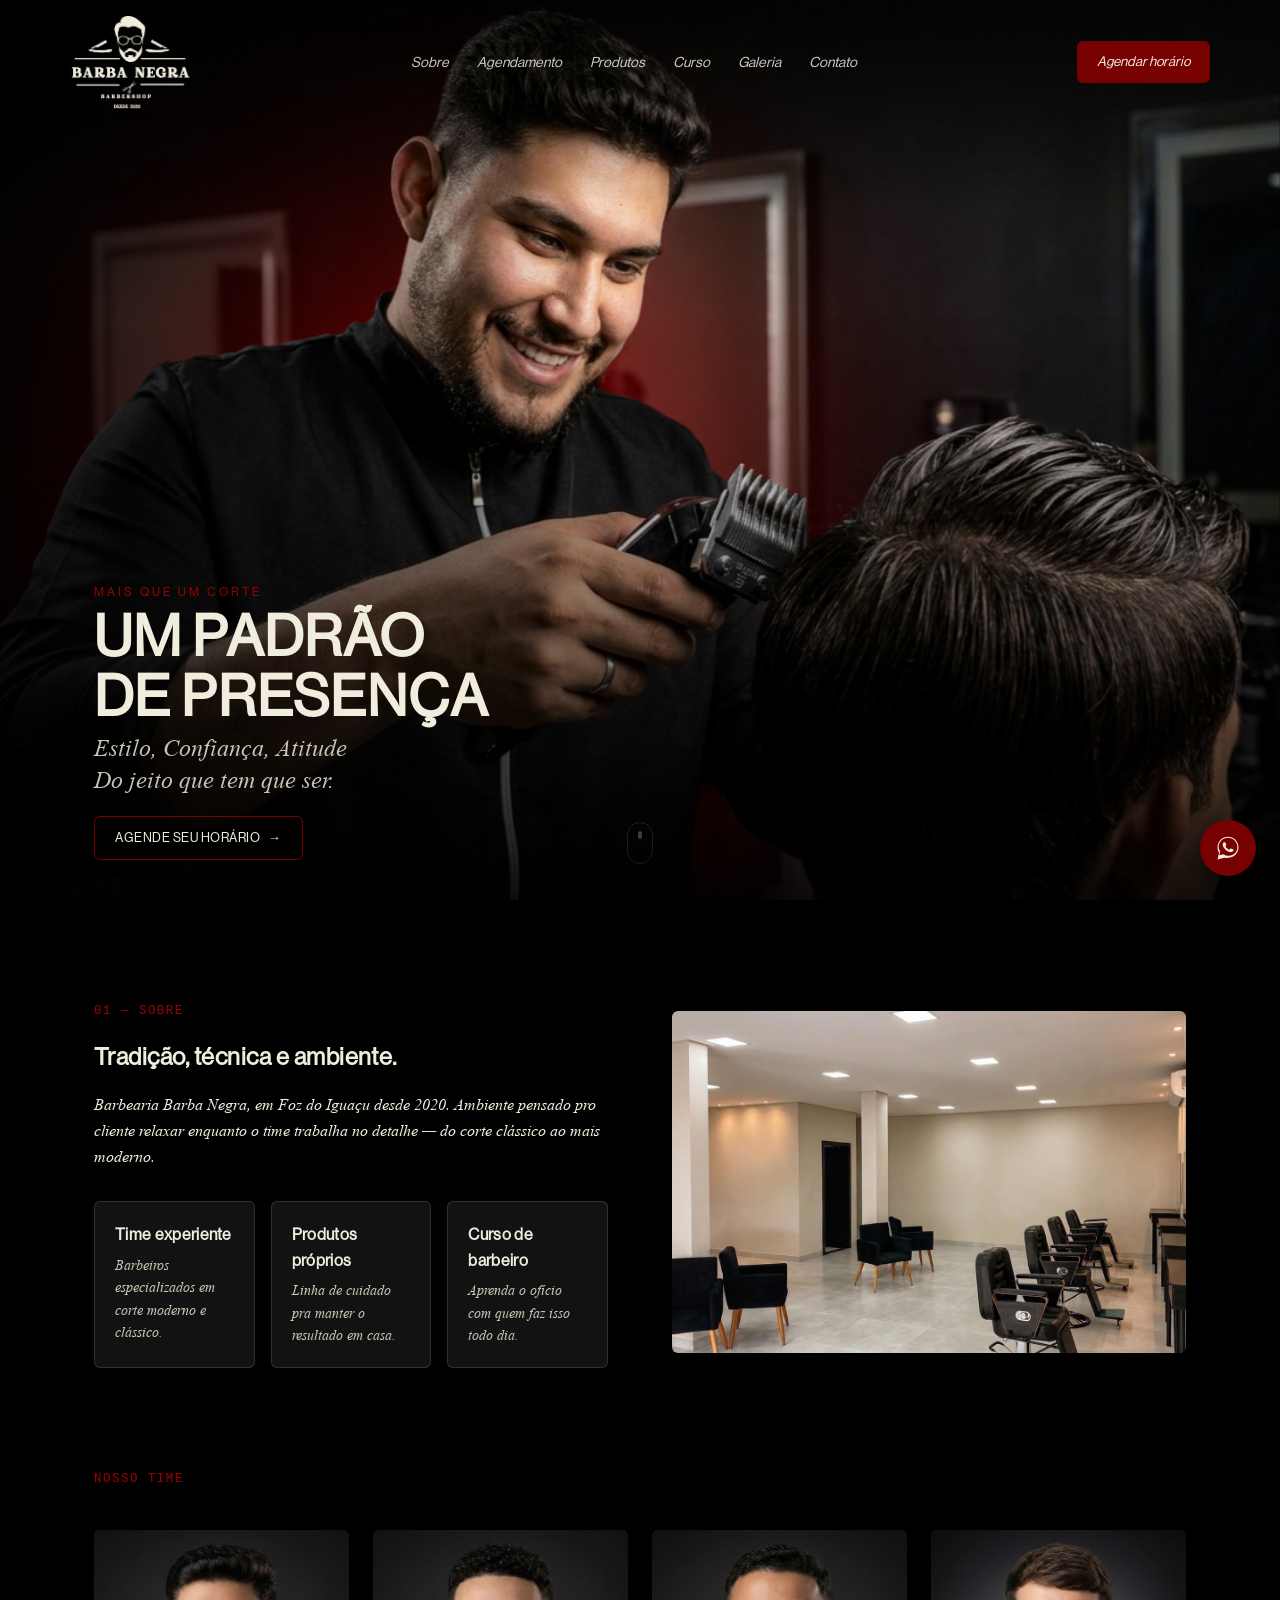
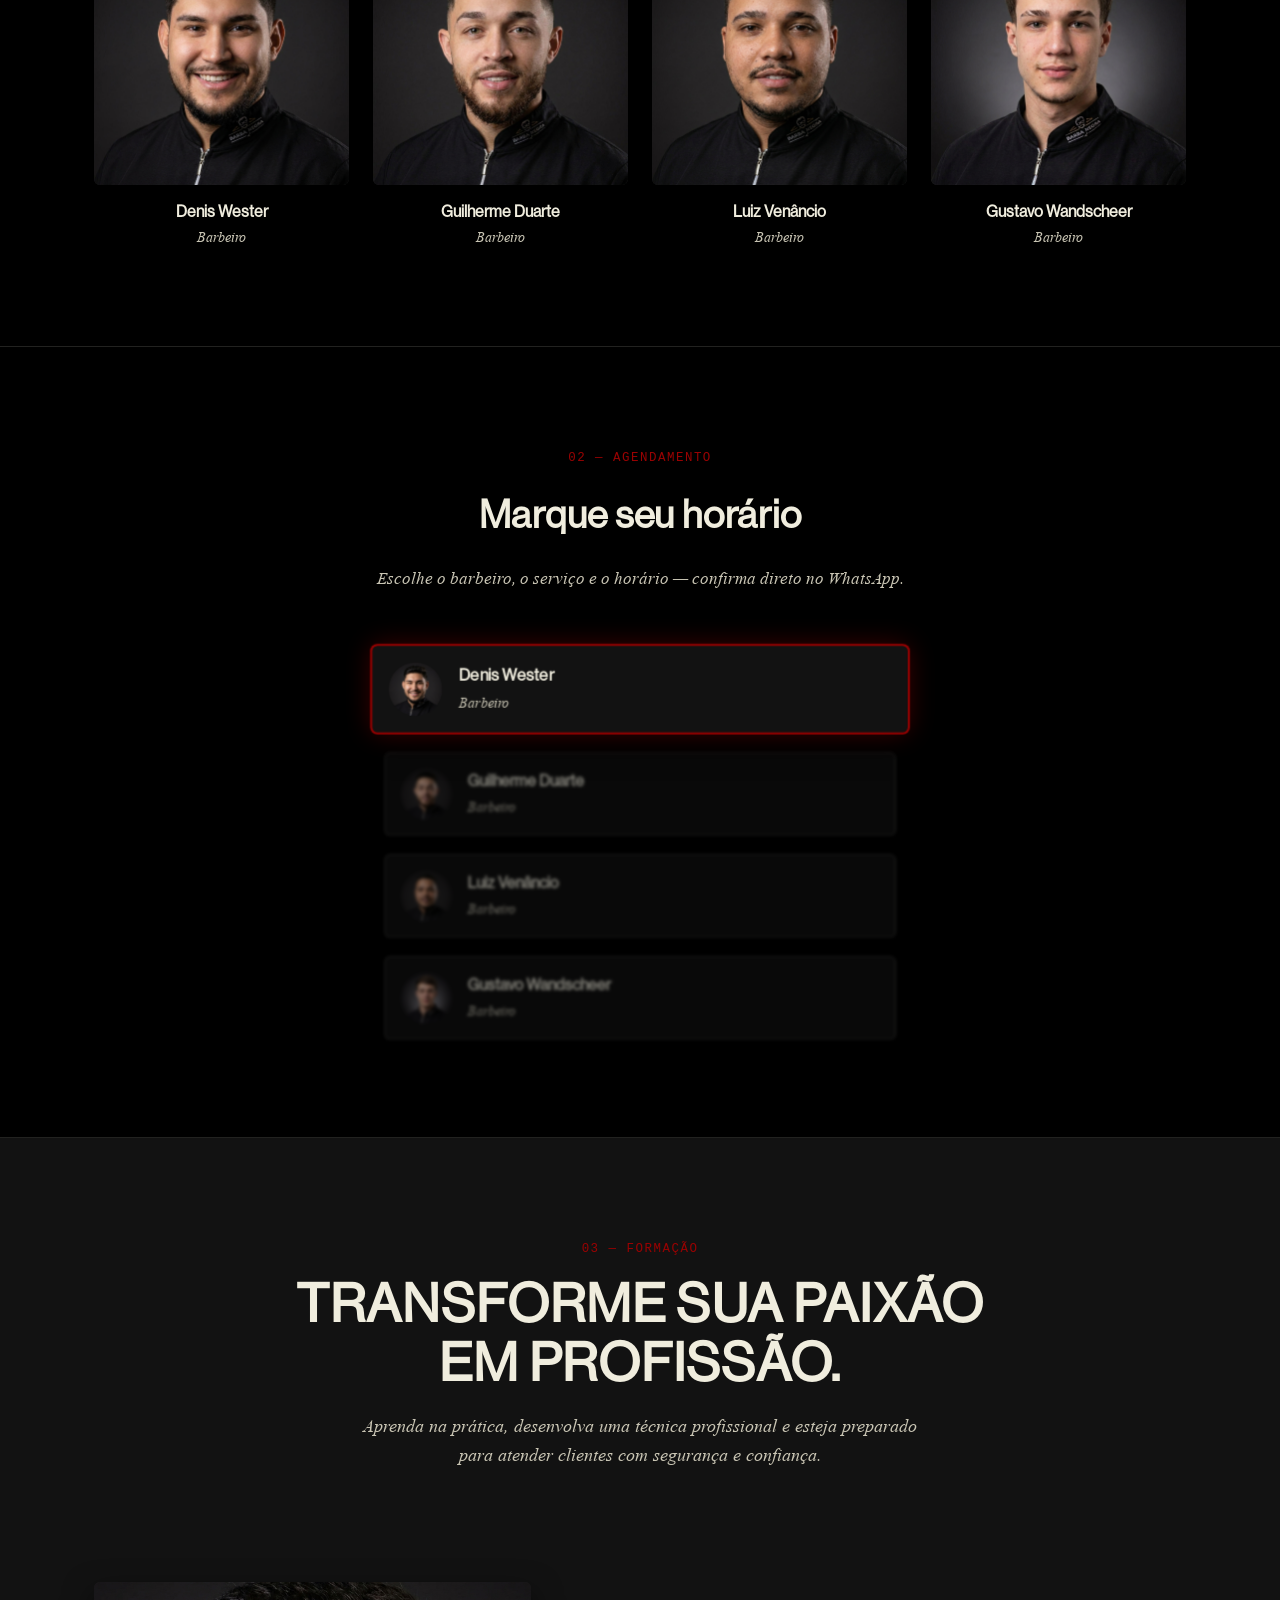
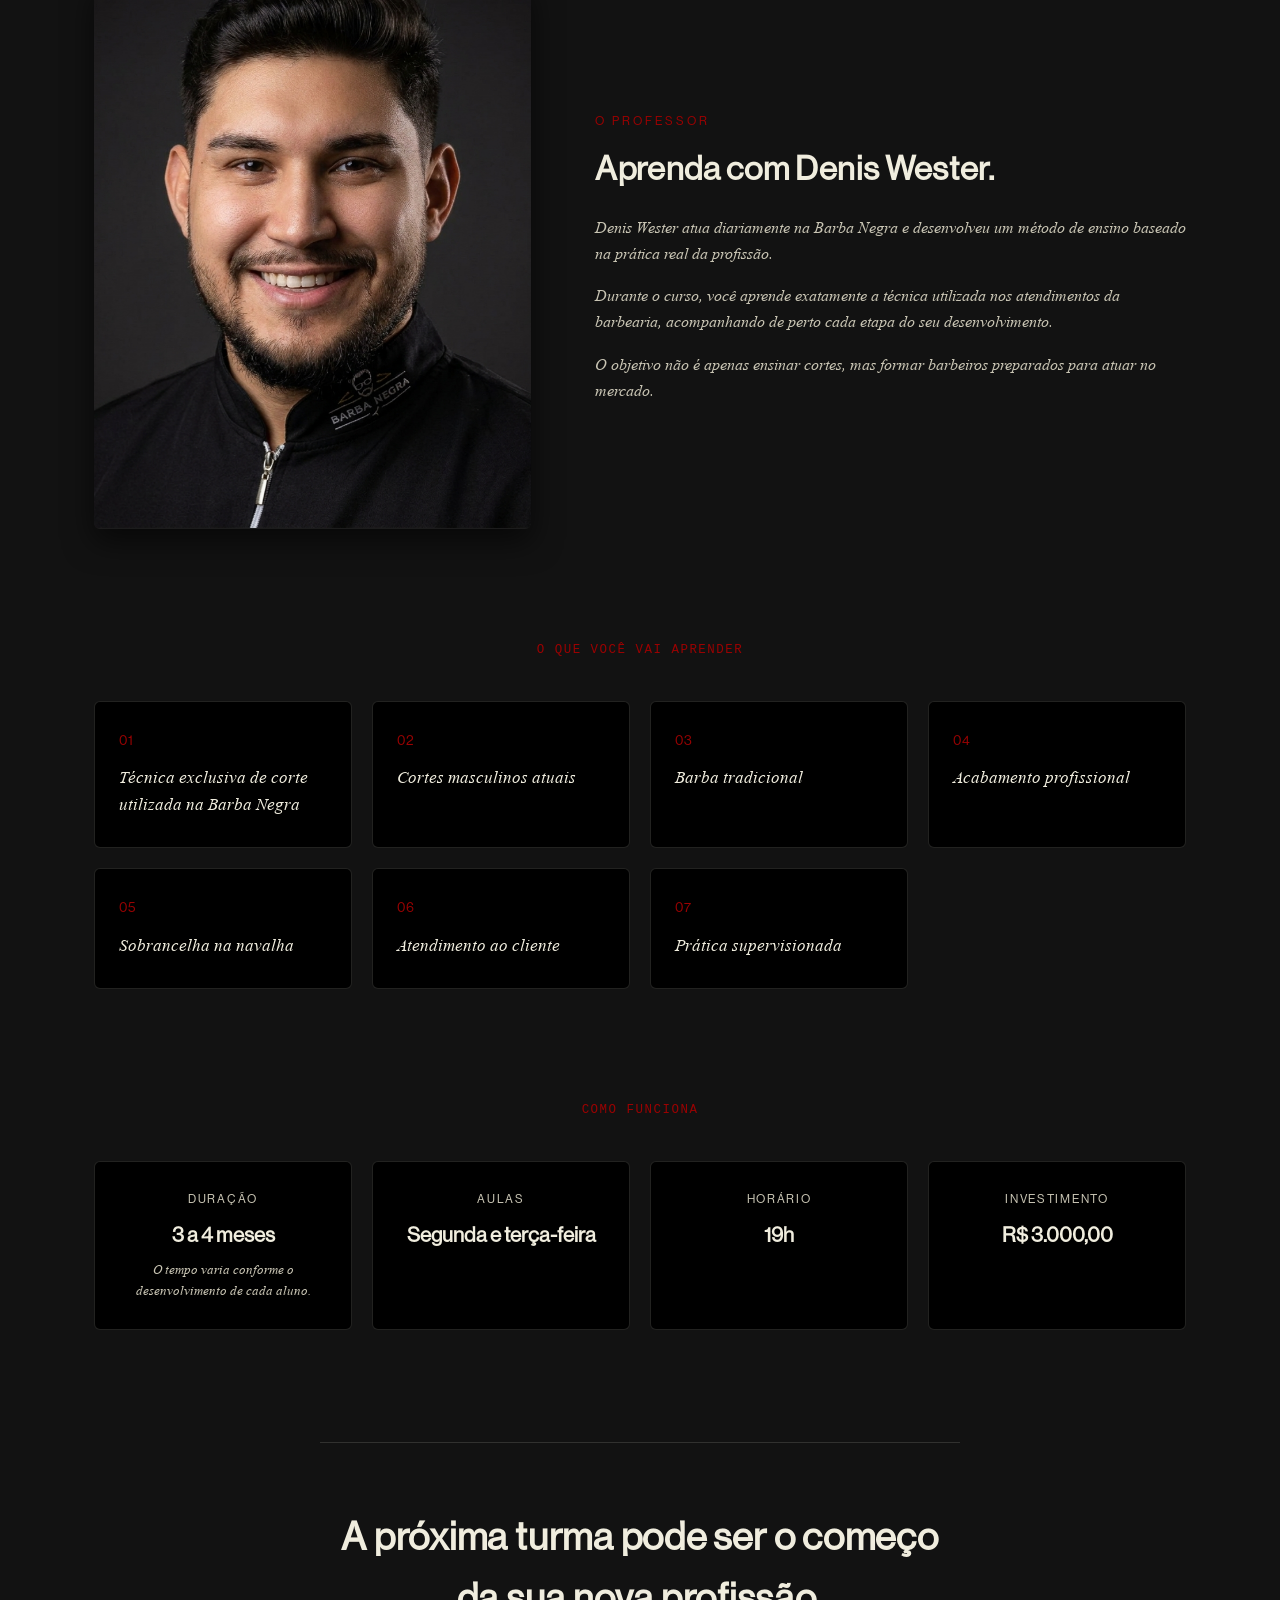
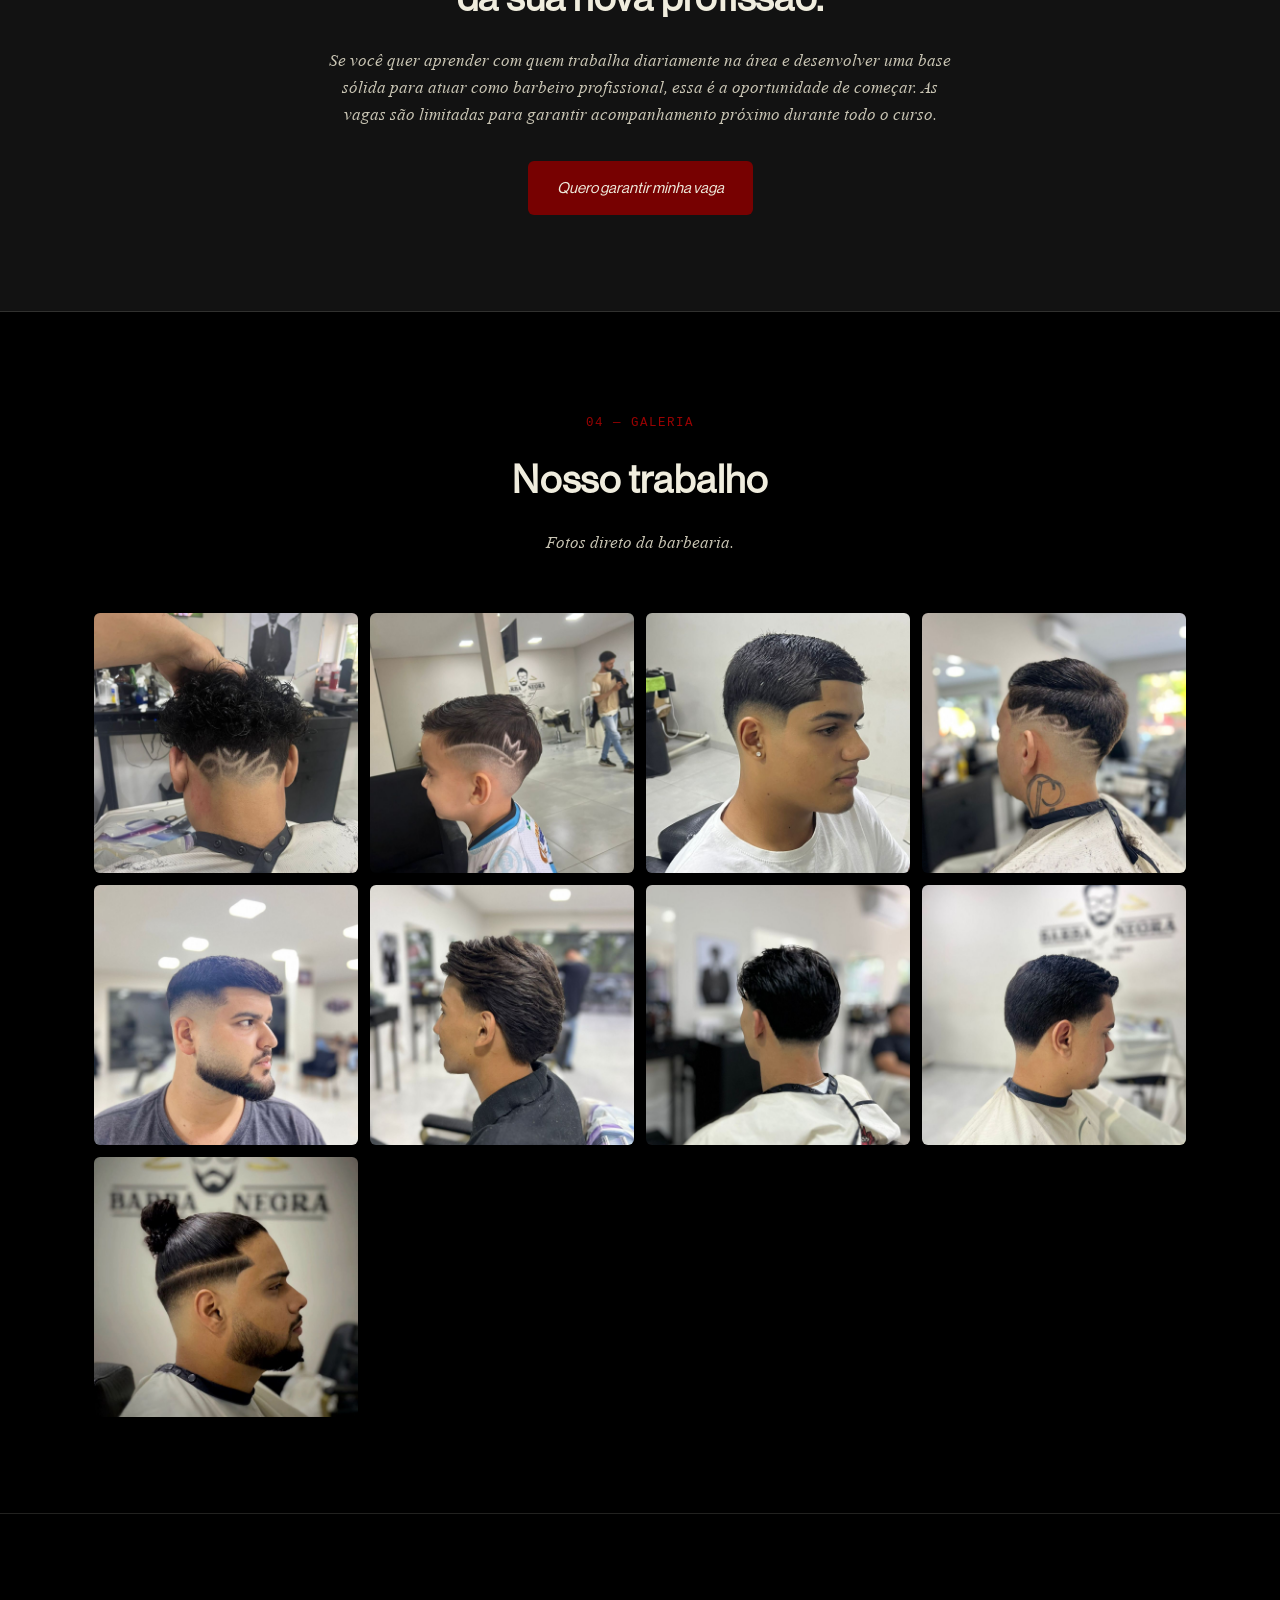
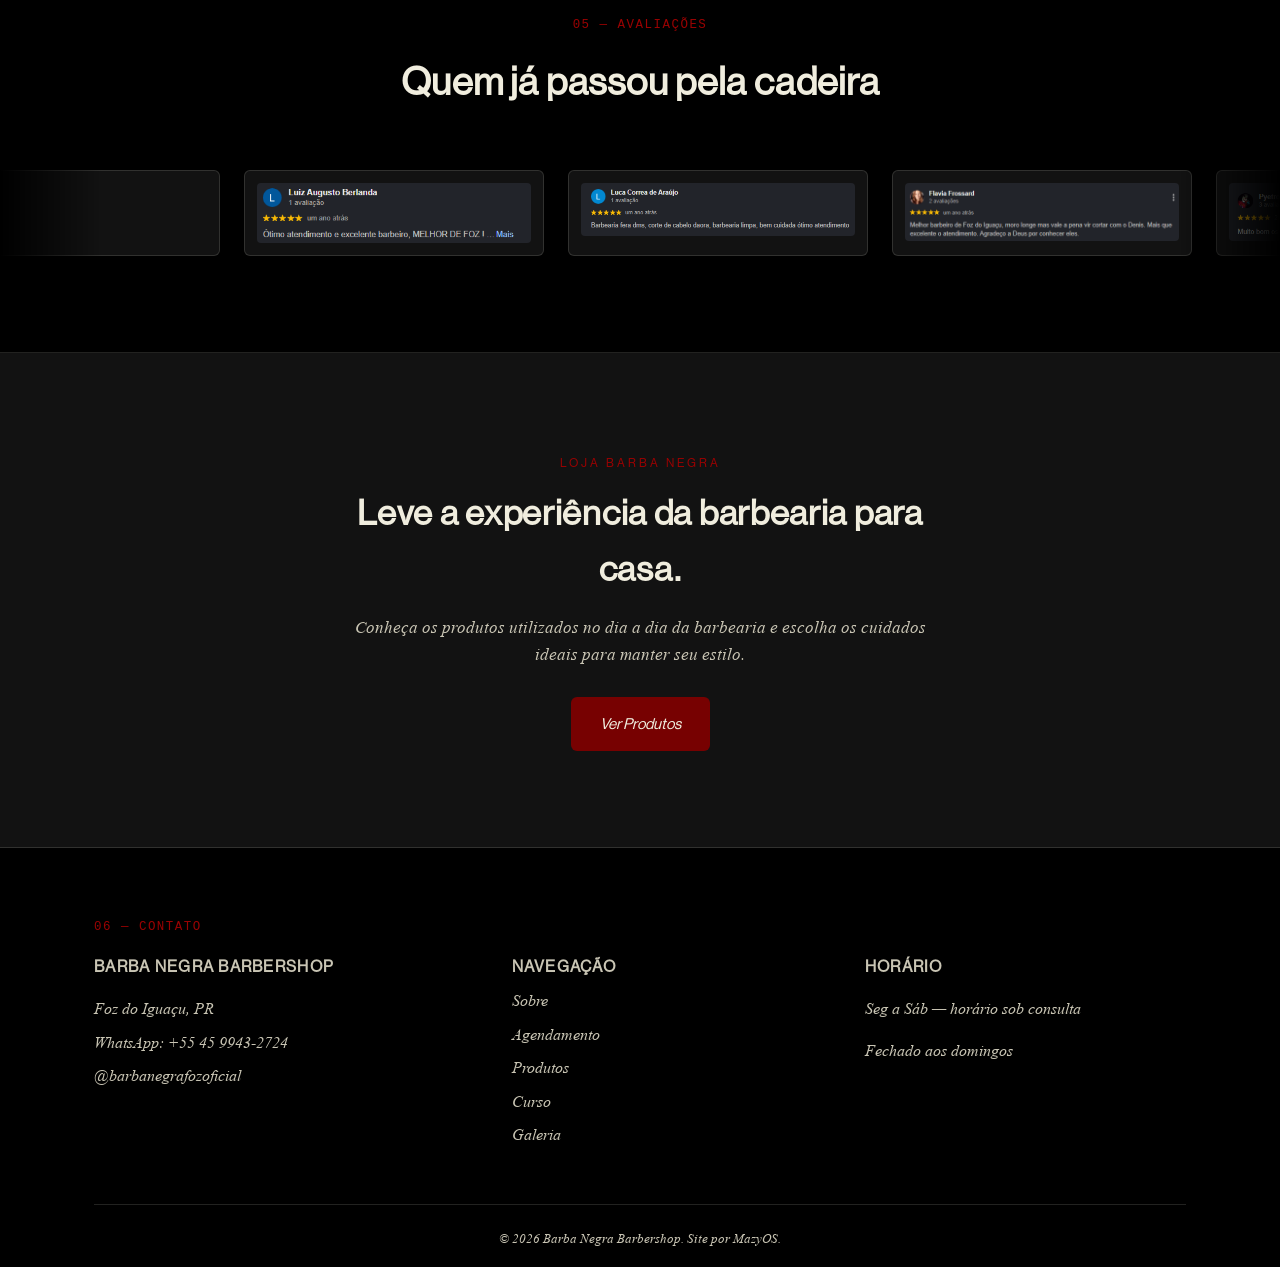
==== commit e883830a: "Reformula a seção Curso de Barbeiro como página de vendas: gancho, apresentação do Denis com paralla" ====
--- a/site/index.html
+++ b/site/index.html
@@ -186,36 +186,73 @@
 
 <section id="curso" class="curso">
   <div class="wrap">
-    <div class="curso-inner">
-      <div>
-        <span class="index-tag reveal" data-reveal>03 — Formação</span>
-        <h2 class="reveal" data-reveal>Curso de Barbeiro Barba Negra</h2>
-        <p class="reveal" data-reveal data-delay="1">Aprenda o ofício na prática, com quem corta todo dia. Do básico até o corte de precisão, técnicas de barba e atendimento ao cliente.</p>
-        <ul class="curso-lista reveal" data-reveal data-delay="2">
-          <li>Fundamentos de corte e barba</li>
-          <li>Técnicas de navalha e acabamento</li>
-          <li>Prática em cliente real</li>
-          <li>Certificado de conclusão</li>
-        </ul>
-        <a href="#contato" class="btn btn-primary magnetic reveal" data-reveal data-delay="3">Quero saber mais</a>
-      </div>
-      <div class="curso-card reveal" data-reveal data-delay="1">
-        <span class="eyebrow">Investimento</span>
-        <div class="preco">Sob consulta<small>fala com a gente pra ver turma e valores</small></div>
-        <a href="#contato" class="btn btn-outline" style="width:100%;">Falar com a Barba Negra</a>
-      </div>
-    </div>
-
-    <div class="curso-galeria reveal" data-reveal data-delay="2">
-      <img src="img/curso-alunos-1.jpg" alt="Alunos do curso Barba Negra" />
-      <img src="img/curso-alunos-2.jpg" alt="Alunos praticando corte" />
-    </div>
-
-    <div class="curso-videos">
-      <video class="curso-video" data-src="video/curso-1.mp4" poster="img/curso-alunos-1.jpg" muted loop playsinline preload="none"></video>
-      <video class="curso-video" data-src="video/curso-2.mp4" poster="img/curso-alunos-2.jpg" muted loop playsinline preload="none"></video>
-      <video class="curso-video" data-src="video/curso-3.mp4" poster="img/curso-alunos-1.jpg" muted loop playsinline preload="none"></video>
-    </div>
+
+    <!-- Gancho -->
+    <div class="curso-hook">
+      <span class="index-tag reveal" data-reveal>03 — Formação</span>
+      <h2 class="reveal" data-reveal data-delay="1">Transforme sua paixão<br />em profissão.</h2>
+      <p class="reveal" data-reveal data-delay="2">Aprenda na prática, desenvolva uma técnica profissional e esteja preparado para atender clientes com segurança e confiança.</p>
+    </div>
+
+    <!-- Professor -->
+    <div class="curso-prof">
+      <div class="curso-prof-media reveal" data-reveal>
+        <img src="img/equipe-denis.jpg" alt="Denis Wester" id="cursoProfImg" />
+      </div>
+      <div class="curso-prof-text">
+        <span class="eyebrow reveal" data-reveal>O professor</span>
+        <h3 class="reveal" data-reveal data-delay="1">Aprenda com Denis Wester.</h3>
+        <p class="reveal" data-reveal data-delay="2">Denis Wester atua diariamente na Barba Negra e desenvolveu um método de ensino baseado na prática real da profissão.</p>
+        <p class="reveal" data-reveal data-delay="3">Durante o curso, você aprende exatamente a técnica utilizada nos atendimentos da barbearia, acompanhando de perto cada etapa do seu desenvolvimento.</p>
+        <p class="reveal" data-reveal data-delay="3">O objetivo não é apenas ensinar cortes, mas formar barbeiros preparados para atuar no mercado.</p>
+      </div>
+    </div>
+
+    <!-- O que você vai aprender -->
+    <div class="curso-bloco">
+      <span class="index-tag reveal" data-reveal>O que você vai aprender</span>
+      <div class="aprende-grid">
+        <div class="aprende-card reveal" data-reveal><span class="aprende-num">01</span><p>Técnica exclusiva de corte utilizada na Barba Negra</p></div>
+        <div class="aprende-card reveal" data-reveal data-delay="1"><span class="aprende-num">02</span><p>Cortes masculinos atuais</p></div>
+        <div class="aprende-card reveal" data-reveal data-delay="2"><span class="aprende-num">03</span><p>Barba tradicional</p></div>
+        <div class="aprende-card reveal" data-reveal data-delay="3"><span class="aprende-num">04</span><p>Acabamento profissional</p></div>
+        <div class="aprende-card reveal" data-reveal><span class="aprende-num">05</span><p>Sobrancelha na navalha</p></div>
+        <div class="aprende-card reveal" data-reveal data-delay="1"><span class="aprende-num">06</span><p>Atendimento ao cliente</p></div>
+        <div class="aprende-card reveal" data-reveal data-delay="2"><span class="aprende-num">07</span><p>Prática supervisionada</p></div>
+      </div>
+    </div>
+
+    <!-- Como funciona -->
+    <div class="curso-bloco">
+      <span class="index-tag reveal" data-reveal>Como funciona</span>
+      <div class="formato-grid">
+        <div class="formato-card reveal" data-reveal>
+          <span class="formato-label">Duração</span>
+          <strong class="formato-valor">3 a 4 meses</strong>
+          <span class="formato-nota">O tempo varia conforme o desenvolvimento de cada aluno.</span>
+        </div>
+        <div class="formato-card reveal" data-reveal data-delay="1">
+          <span class="formato-label">Aulas</span>
+          <strong class="formato-valor">Segunda e terça-feira</strong>
+        </div>
+        <div class="formato-card reveal" data-reveal data-delay="2">
+          <span class="formato-label">Horário</span>
+          <strong class="formato-valor">19h</strong>
+        </div>
+        <div class="formato-card reveal" data-reveal data-delay="3">
+          <span class="formato-label">Investimento</span>
+          <strong class="formato-valor">R$ 3.000,00</strong>
+        </div>
+      </div>
+    </div>
+
+    <!-- CTA final -->
+    <div class="curso-cta">
+      <h3 class="reveal" data-reveal>A próxima turma pode ser o começo da sua nova profissão.</h3>
+      <p class="reveal" data-reveal data-delay="1">Se você quer aprender com quem trabalha diariamente na área e desenvolver uma base sólida para atuar como barbeiro profissional, essa é a oportunidade de começar. As vagas são limitadas para garantir acompanhamento próximo durante todo o curso.</p>
+      <a href="https://wa.me/554599432724?text=Ol%C3%A1!%20Tenho%20interesse%20no%20Curso%20de%20Barbeiro%20da%20Barba%20Negra%20e%20gostaria%20de%20saber%20mais%20sobre%20a%20pr%C3%B3xima%20turma." target="_blank" rel="noopener" class="btn btn-primary magnetic reveal" data-reveal data-delay="2">Quero garantir minha vaga</a>
+    </div>
+
   </div>
 </section>
 
--- a/site/css/style.css
+++ b/site/css/style.css
@@ -797,78 +797,153 @@
 .cta-produtos h2 { font-size: clamp(1.6rem, 2.8vw, 2.2rem); }
 .cta-produtos p { color: var(--text-dim); font-size: 1.05rem; margin: 0 0 28px; }
 
-/* Curso */
+/* Curso — reformulado como página de vendas dentro da seção */
 .curso { background: var(--bg-alt); }
-.curso-inner {
+
+.curso-bloco { margin-bottom: 112px; }
+.curso-bloco > .index-tag { display: block; text-align: center; margin-bottom: 40px; }
+
+/* 1. Gancho */
+.curso-hook {
+  max-width: 720px;
+  margin: 0 auto 112px;
+  text-align: center;
+}
+.curso-hook h2 {
+  font-size: clamp(2.1rem, 4.2vw, 3.4rem);
+  line-height: 1.08;
+  text-transform: uppercase;
+  margin-bottom: 20px;
+}
+.curso-hook p {
+  color: var(--text-dim);
+  font-size: 1.15rem;
+  max-width: 560px;
+  margin: 0 auto;
+}
+
+/* 2. Professor */
+.curso-prof {
   display: grid;
-  grid-template-columns: 1.1fr 0.9fr;
-  gap: 48px;
-  align-items: center;
-  margin-bottom: 56px;
-}
-.curso-lista {
-  list-style: none;
-  padding: 0;
-  margin: 24px 0 32px;
-  display: flex;
-  flex-direction: column;
-  gap: 12px;
-}
-.curso-lista li {
-  padding-left: 24px;
-  position: relative;
-  color: var(--text-dim);
-}
-.curso-lista li::before {
-  content: "—";
-  position: absolute;
-  left: 0;
-  color: var(--accent-hover);
-}
-.curso-card {
+  grid-template-columns: 0.85fr 1.15fr;
+  gap: 64px;
+  align-items: center;
+  margin-bottom: 112px;
+}
+.curso-prof-media {
+  aspect-ratio: 4/5;
+  border-radius: var(--radius);
+  overflow: hidden;
+  box-shadow: var(--shadow);
+  background: var(--bg-alt-2);
+}
+.curso-prof-media img {
+  width: 100%;
+  height: 100%;
+  object-fit: cover;
+  transform: scale(1.08);
+  will-change: transform;
+  transition: transform 0.2s linear;
+}
+.curso-prof-text h3 {
+  font-size: clamp(1.6rem, 2.6vw, 2.2rem);
+  margin-bottom: 18px;
+}
+.curso-prof-text p {
+  color: var(--text-dim);
+  font-size: 1.02rem;
+  margin-bottom: 14px;
+}
+.curso-prof-text p:last-child { margin-bottom: 0; }
+
+/* 3. O que você vai aprender */
+.aprende-grid {
+  display: grid;
+  grid-template-columns: repeat(auto-fit, minmax(230px, 1fr));
+  gap: 20px;
+}
+.aprende-card {
   background: var(--bg);
   border: 1px solid var(--border);
   border-radius: var(--radius);
-  padding: 32px;
+  padding: 28px 24px;
+  transition: transform 0.3s var(--ease), border-color 0.3s var(--ease), box-shadow 0.3s var(--ease);
+}
+.aprende-card:hover {
+  transform: translateY(-4px);
+  border-color: var(--accent-hover);
+  box-shadow: var(--shadow);
+}
+.aprende-num {
+  display: block;
+  font-family: "Neue Haas Display", Arial, sans-serif;
+  font-style: normal;
+  font-size: 0.85rem;
+  letter-spacing: 0.1em;
+  color: var(--accent-hover);
+  margin-bottom: 14px;
+}
+.aprende-card p {
+  margin: 0;
+  font-size: 1.05rem;
+  color: var(--text);
+}
+
+/* 4. Como funciona */
+.formato-grid {
+  display: grid;
+  grid-template-columns: repeat(4, 1fr);
+  gap: 20px;
+}
+.formato-card {
+  background: var(--bg);
+  border: 1px solid var(--border);
+  border-radius: var(--radius);
+  padding: 28px 22px;
   text-align: center;
-}
-.curso-card .preco {
-  font-family: "Neue Haas Display", Arial, sans-serif;
-  font-size: 2rem;
+  transition: border-color 0.3s var(--ease), transform 0.3s var(--ease);
+}
+.formato-card:hover { border-color: var(--accent-hover); transform: translateY(-4px); }
+.formato-label {
+  display: block;
+  font-family: "Neue Haas Display", Arial, sans-serif;
+  font-style: normal;
+  font-size: 0.75rem;
+  letter-spacing: 0.14em;
+  text-transform: uppercase;
+  color: var(--text-dim);
+  margin-bottom: 10px;
+}
+.formato-valor {
+  display: block;
+  font-family: "Neue Haas Display", Arial, sans-serif;
+  font-style: normal;
+  font-size: 1.3rem;
   color: var(--text);
-  margin: 12px 0 20px;
-}
-.curso-card .preco small {
+}
+.formato-nota {
   display: block;
-  font-family: "Times Italic", serif;
-  font-style: italic;
-  font-size: 0.85rem;
-  color: var(--text-dim);
-}
-.curso-galeria {
-  display: grid;
-  grid-template-columns: 1fr 1fr;
-  gap: 16px;
-  margin-bottom: 24px;
-}
-.curso-galeria img {
-  border-radius: var(--radius);
-  aspect-ratio: 4/3;
-  object-fit: cover;
-  object-position: 50% 15%;
-}
-.curso-videos {
-  display: grid;
-  grid-template-columns: repeat(3, 1fr);
-  gap: 16px;
-}
-.curso-video {
-  width: 100%;
-  aspect-ratio: 9/16;
-  object-fit: cover;
-  border-radius: var(--radius);
-  background: var(--bg);
-  cursor: pointer;
+  margin-top: 8px;
+  font-size: 0.8rem;
+  color: var(--text-dim);
+}
+
+/* 5. CTA final */
+.curso-cta {
+  max-width: 640px;
+  margin: 0 auto;
+  text-align: center;
+  padding-top: 64px;
+  border-top: 1px solid var(--border);
+}
+.curso-cta h3 {
+  font-size: clamp(1.7rem, 3vw, 2.4rem);
+  margin-bottom: 18px;
+}
+.curso-cta p {
+  color: var(--text-dim);
+  font-size: 1.05rem;
+  margin-bottom: 32px;
 }
 
 /* Galeria */
@@ -1017,9 +1092,11 @@
   .dif-grid { grid-template-columns: 1fr; }
   .equipe-grid { grid-template-columns: repeat(2, 1fr); }
   .agendamento-grid { grid-template-columns: 1fr; }
-  .curso-inner { grid-template-columns: 1fr; }
-  .curso-galeria { grid-template-columns: 1fr; }
-  .curso-videos { grid-template-columns: repeat(3, 1fr); gap: 8px; }
+  .curso-bloco { margin-bottom: 72px; }
+  .curso-hook, .curso-prof { margin-bottom: 72px; }
+  .curso-prof { grid-template-columns: 1fr; gap: 32px; }
+  .curso-prof-media { aspect-ratio: 16/10; }
+  .formato-grid { grid-template-columns: repeat(2, 1fr); }
   .galeria-grid { grid-template-columns: repeat(2, 1fr); }
   .footer-grid { grid-template-columns: 1fr; }
   section { padding: 64px 0; }
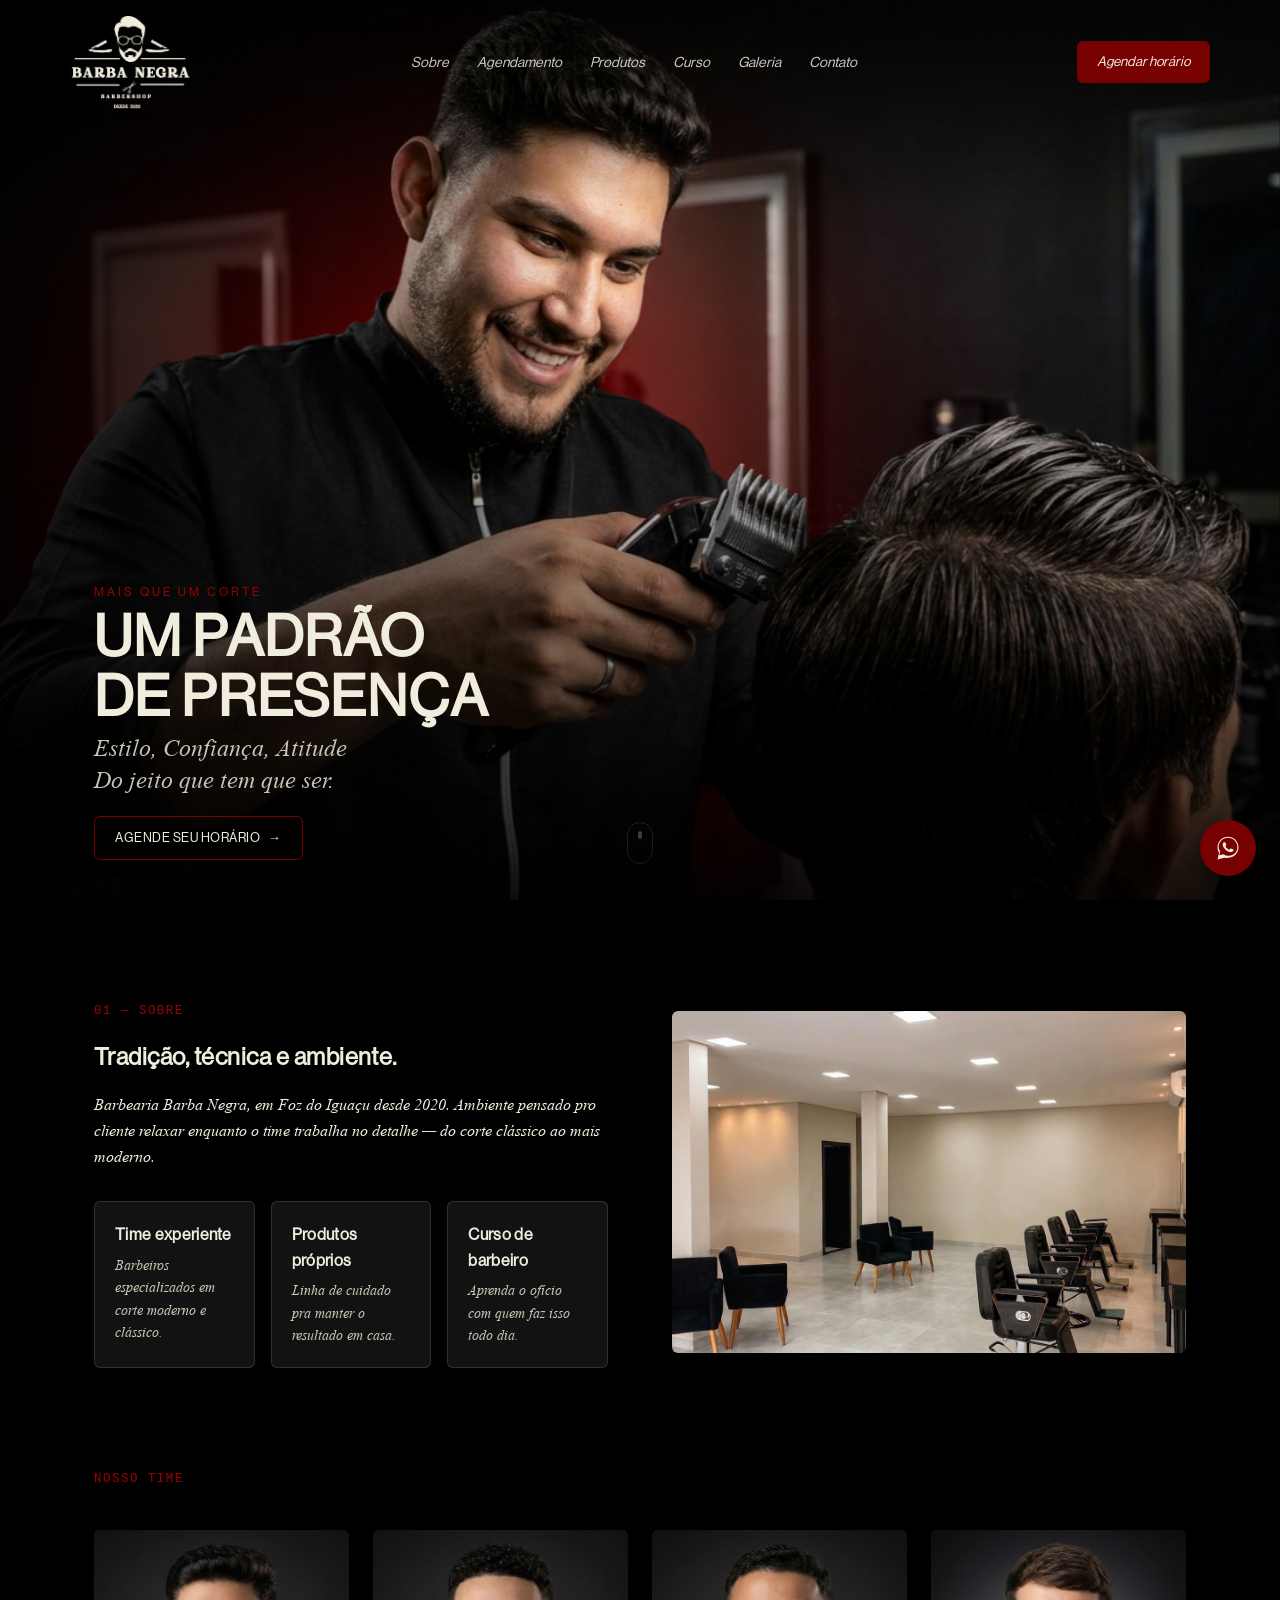
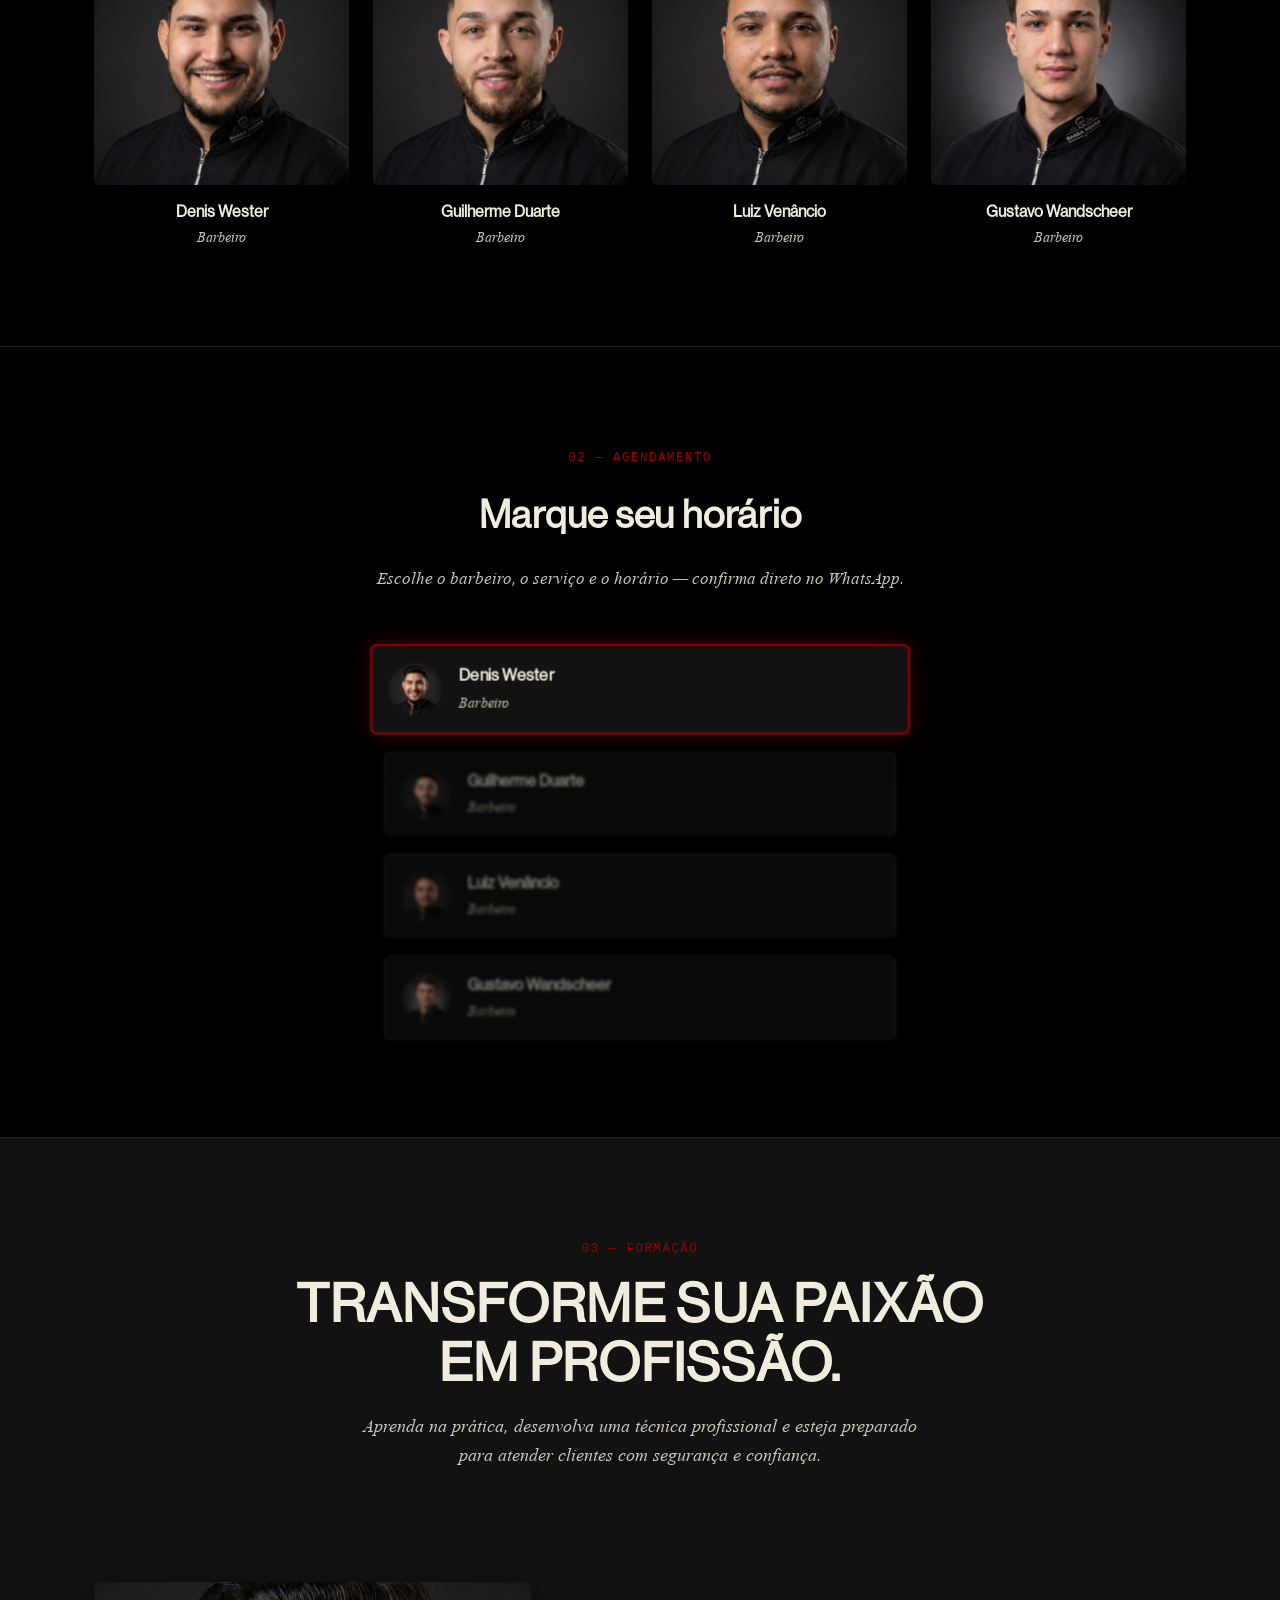
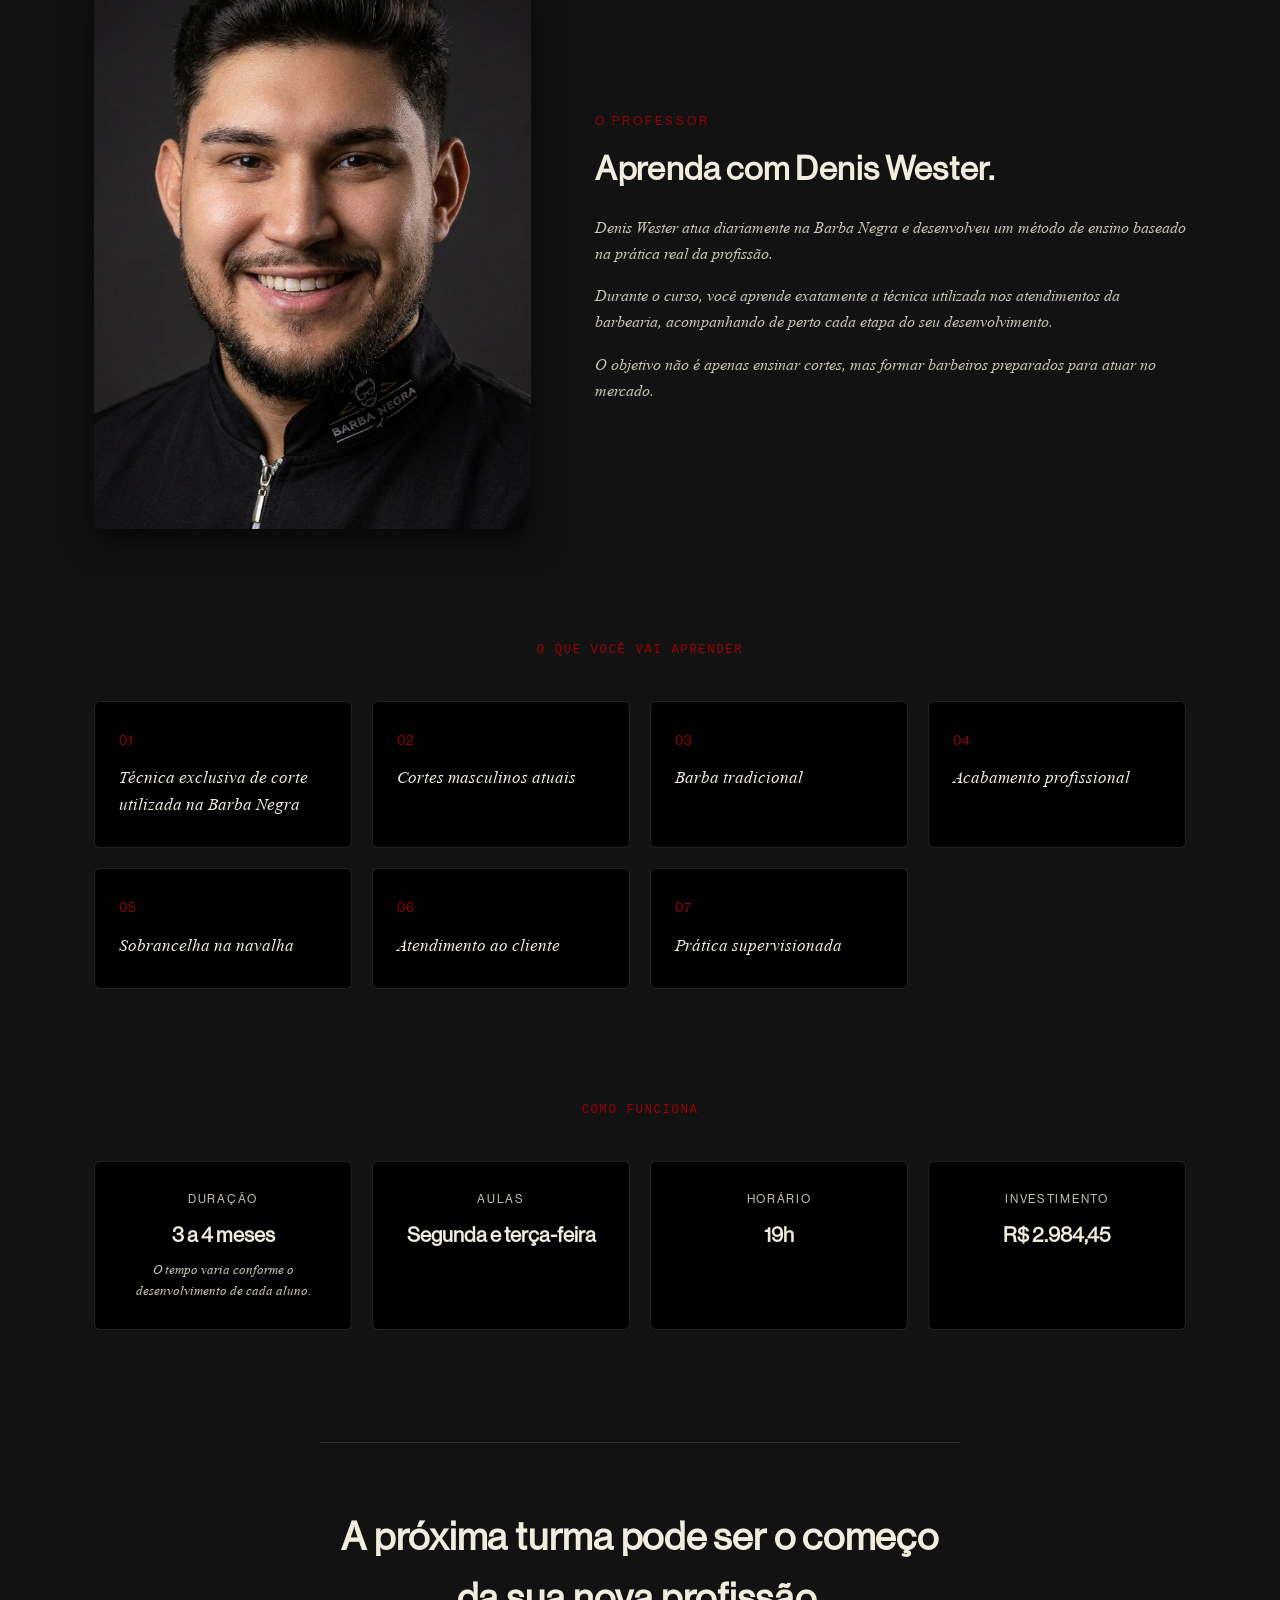
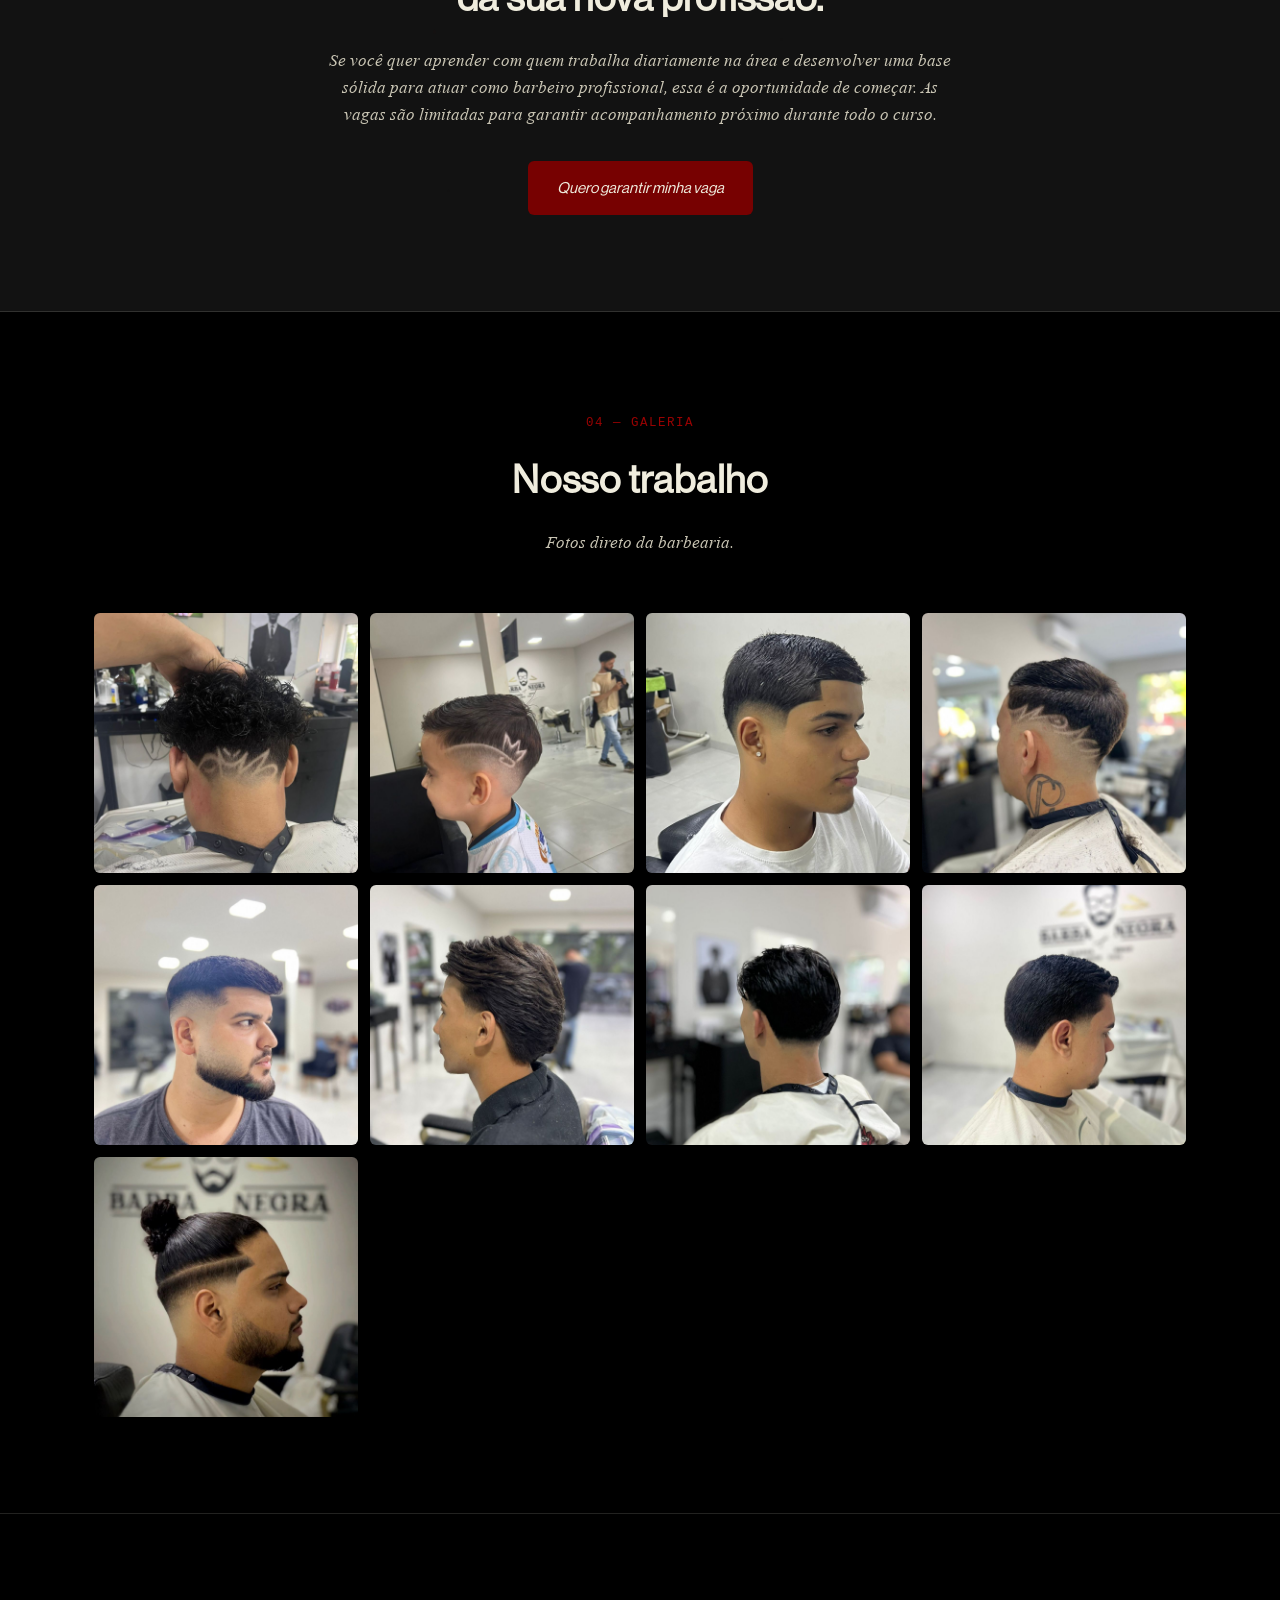
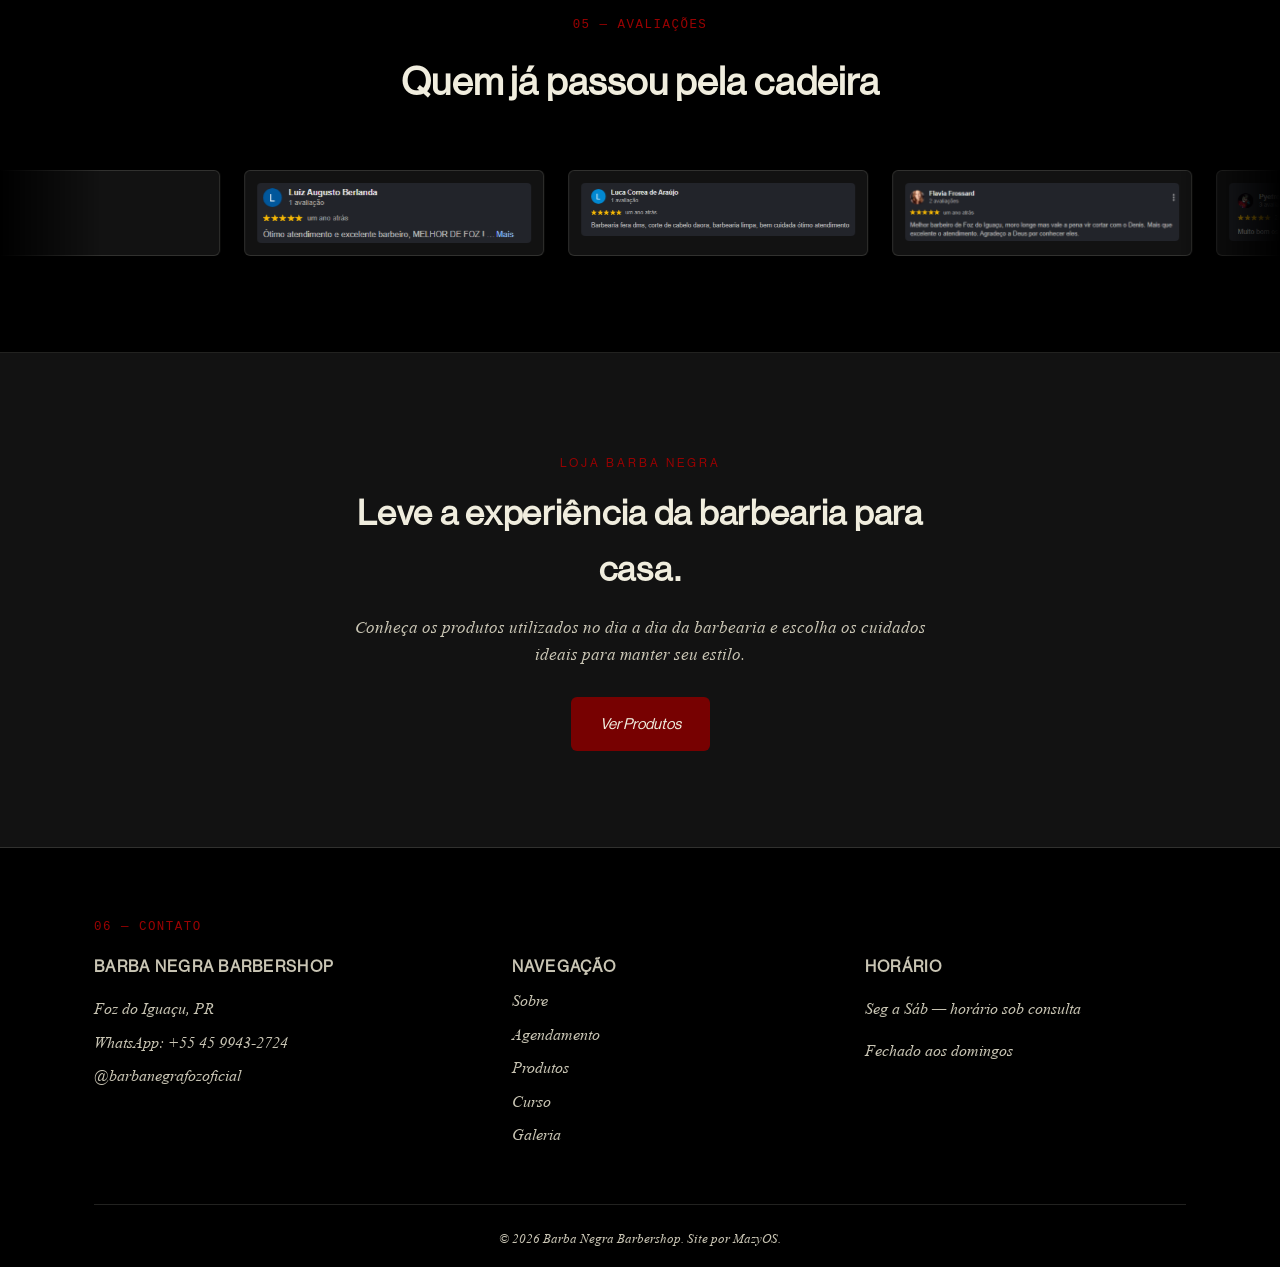
==== commit 81c4c859: "Transforma a seção Curso de Barbeiro numa experiência interativa com GSAP + ScrollTrigger: entrada e" ====
--- a/site/index.html
+++ b/site/index.html
@@ -186,73 +186,83 @@
 
 <section id="curso" class="curso">
   <div class="wrap">
-
-    <!-- Gancho -->
-    <div class="curso-hook">
-      <span class="index-tag reveal" data-reveal>03 — Formação</span>
-      <h2 class="reveal" data-reveal data-delay="1">Transforme sua paixão<br />em profissão.</h2>
-      <p class="reveal" data-reveal data-delay="2">Aprenda na prática, desenvolva uma técnica profissional e esteja preparado para atender clientes com segurança e confiança.</p>
-    </div>
-
-    <!-- Professor -->
-    <div class="curso-prof">
-      <div class="curso-prof-media reveal" data-reveal>
-        <img src="img/equipe-denis.jpg" alt="Denis Wester" id="cursoProfImg" />
-      </div>
-      <div class="curso-prof-text">
-        <span class="eyebrow reveal" data-reveal>O professor</span>
-        <h3 class="reveal" data-reveal data-delay="1">Aprenda com Denis Wester.</h3>
-        <p class="reveal" data-reveal data-delay="2">Denis Wester atua diariamente na Barba Negra e desenvolveu um método de ensino baseado na prática real da profissão.</p>
-        <p class="reveal" data-reveal data-delay="3">Durante o curso, você aprende exatamente a técnica utilizada nos atendimentos da barbearia, acompanhando de perto cada etapa do seu desenvolvimento.</p>
-        <p class="reveal" data-reveal data-delay="3">O objetivo não é apenas ensinar cortes, mas formar barbeiros preparados para atuar no mercado.</p>
-      </div>
-    </div>
-
-    <!-- O que você vai aprender -->
-    <div class="curso-bloco">
-      <span class="index-tag reveal" data-reveal>O que você vai aprender</span>
-      <div class="aprende-grid">
-        <div class="aprende-card reveal" data-reveal><span class="aprende-num">01</span><p>Técnica exclusiva de corte utilizada na Barba Negra</p></div>
-        <div class="aprende-card reveal" data-reveal data-delay="1"><span class="aprende-num">02</span><p>Cortes masculinos atuais</p></div>
-        <div class="aprende-card reveal" data-reveal data-delay="2"><span class="aprende-num">03</span><p>Barba tradicional</p></div>
-        <div class="aprende-card reveal" data-reveal data-delay="3"><span class="aprende-num">04</span><p>Acabamento profissional</p></div>
-        <div class="aprende-card reveal" data-reveal><span class="aprende-num">05</span><p>Sobrancelha na navalha</p></div>
-        <div class="aprende-card reveal" data-reveal data-delay="1"><span class="aprende-num">06</span><p>Atendimento ao cliente</p></div>
-        <div class="aprende-card reveal" data-reveal data-delay="2"><span class="aprende-num">07</span><p>Prática supervisionada</p></div>
-      </div>
-    </div>
-
-    <!-- Como funciona -->
-    <div class="curso-bloco">
-      <span class="index-tag reveal" data-reveal>Como funciona</span>
-      <div class="formato-grid">
-        <div class="formato-card reveal" data-reveal>
-          <span class="formato-label">Duração</span>
-          <strong class="formato-valor">3 a 4 meses</strong>
-          <span class="formato-nota">O tempo varia conforme o desenvolvimento de cada aluno.</span>
-        </div>
-        <div class="formato-card reveal" data-reveal data-delay="1">
-          <span class="formato-label">Aulas</span>
-          <strong class="formato-valor">Segunda e terça-feira</strong>
-        </div>
-        <div class="formato-card reveal" data-reveal data-delay="2">
-          <span class="formato-label">Horário</span>
-          <strong class="formato-valor">19h</strong>
-        </div>
-        <div class="formato-card reveal" data-reveal data-delay="3">
-          <span class="formato-label">Investimento</span>
-          <strong class="formato-valor">R$ 3.000,00</strong>
-        </div>
-      </div>
-    </div>
-
-    <!-- CTA final -->
-    <div class="curso-cta">
-      <h3 class="reveal" data-reveal>A próxima turma pode ser o começo da sua nova profissão.</h3>
-      <p class="reveal" data-reveal data-delay="1">Se você quer aprender com quem trabalha diariamente na área e desenvolver uma base sólida para atuar como barbeiro profissional, essa é a oportunidade de começar. As vagas são limitadas para garantir acompanhamento próximo durante todo o curso.</p>
-      <a href="https://wa.me/554599432724?text=Ol%C3%A1!%20Tenho%20interesse%20no%20Curso%20de%20Barbeiro%20da%20Barba%20Negra%20e%20gostaria%20de%20saber%20mais%20sobre%20a%20pr%C3%B3xima%20turma." target="_blank" rel="noopener" class="btn btn-primary magnetic reveal" data-reveal data-delay="2">Quero garantir minha vaga</a>
-    </div>
-
+    <div class="curso-track">
+      <div class="curso-track-line" aria-hidden="true"><div class="curso-track-fill" id="cursoTrackFill"></div></div>
+
+      <div class="curso-content">
+
+        <!-- Gancho -->
+        <div class="curso-hook">
+          <span class="index-tag curso-seq">03 — Formação</span>
+          <h2 class="curso-seq">Transforme sua paixão<br />em profissão.</h2>
+          <p class="curso-seq">Aprenda na prática, desenvolva uma técnica profissional e esteja preparado para atender clientes com segurança e confiança.</p>
+        </div>
+
+        <!-- Professor -->
+        <div class="curso-prof">
+          <div class="curso-prof-media curso-seq" id="cursoProfMedia">
+            <div class="curso-prof-media-inner" id="cursoProfInner">
+              <img src="img/equipe-denis.jpg" alt="Denis Wester" id="cursoProfImg" />
+            </div>
+            <div class="curso-prof-glow" aria-hidden="true"></div>
+          </div>
+          <div class="curso-prof-text">
+            <span class="eyebrow curso-seq">O professor</span>
+            <h3 class="curso-seq">Aprenda com Denis Wester.</h3>
+            <p class="curso-seq">Denis Wester atua diariamente na Barba Negra e desenvolveu um método de ensino baseado na prática real da profissão.</p>
+            <p class="curso-seq">Durante o curso, você aprende exatamente a técnica utilizada nos atendimentos da barbearia, acompanhando de perto cada etapa do seu desenvolvimento.</p>
+            <p class="curso-seq">O objetivo não é apenas ensinar cortes, mas formar barbeiros preparados para atuar no mercado.</p>
+          </div>
+        </div>
+
+        <!-- O que você vai aprender -->
+        <div class="curso-bloco">
+          <span class="index-tag curso-seq">O que você vai aprender</span>
+          <div class="aprende-grid">
+            <div class="aprende-card"><span class="aprende-num">01</span><p>Técnica exclusiva de corte utilizada na Barba Negra</p></div>
+            <div class="aprende-card"><span class="aprende-num">02</span><p>Cortes masculinos atuais</p></div>
+            <div class="aprende-card"><span class="aprende-num">03</span><p>Barba tradicional</p></div>
+            <div class="aprende-card"><span class="aprende-num">04</span><p>Acabamento profissional</p></div>
+            <div class="aprende-card"><span class="aprende-num">05</span><p>Sobrancelha na navalha</p></div>
+            <div class="aprende-card"><span class="aprende-num">06</span><p>Atendimento ao cliente</p></div>
+            <div class="aprende-card"><span class="aprende-num">07</span><p>Prática supervisionada</p></div>
+          </div>
+        </div>
+
+        <!-- Como funciona -->
+        <div class="curso-bloco">
+          <span class="index-tag curso-seq">Como funciona</span>
+          <div class="formato-grid">
+            <div class="formato-card">
+              <span class="formato-label">Duração</span>
+              <strong class="formato-valor"><span class="formato-prefixo">3 a </span><span class="num-count" data-count-to="4">4</span> meses</strong>
+              <span class="formato-nota">O tempo varia conforme o desenvolvimento de cada aluno.</span>
+            </div>
+            <div class="formato-card">
+              <span class="formato-label">Aulas</span>
+              <strong class="formato-valor">Segunda e terça-feira</strong>
+            </div>
+            <div class="formato-card">
+              <span class="formato-label">Horário</span>
+              <strong class="formato-valor">19h</strong>
+            </div>
+            <div class="formato-card">
+              <span class="formato-label">Investimento</span>
+              <strong class="formato-valor">R$ <span class="num-count" data-count-to="3000" data-count-format="moeda">3.000,00</span></strong>
+            </div>
+          </div>
+        </div>
+
+        <!-- CTA final -->
+        <div class="curso-cta">
+          <div class="curso-cta-particles" id="cursoCtaParticles" aria-hidden="true"></div>
+          <h3 class="curso-seq">A próxima turma pode ser o começo da sua nova profissão.</h3>
+          <p class="curso-seq">Se você quer aprender com quem trabalha diariamente na área e desenvolver uma base sólida para atuar como barbeiro profissional, essa é a oportunidade de começar. As vagas são limitadas para garantir acompanhamento próximo durante todo o curso.</p>
+          <a href="https://wa.me/554599432724?text=Ol%C3%A1!%20Tenho%20interesse%20no%20Curso%20de%20Barbeiro%20da%20Barba%20Negra%20e%20gostaria%20de%20saber%20mais%20sobre%20a%20pr%C3%B3xima%20turma." target="_blank" rel="noopener" class="btn btn-primary magnetic curso-seq curso-cta-btn">Quero garantir minha vaga</a>
+        </div>
+
+      </div>
+    </div>
   </div>
 </section>
 
@@ -332,6 +342,9 @@
   </svg>
 </a>
 
+<script src="js/vendor/gsap.min.js"></script>
+<script src="js/vendor/ScrollTrigger.min.js"></script>
 <script src="js/main.js"></script>
+<script src="js/curso.js"></script>
 </body>
 </html>
--- a/site/css/style.css
+++ b/site/css/style.css
@@ -135,11 +135,15 @@
 @media (prefers-reduced-motion: reduce) {
   html { scroll-behavior: auto; }
   .reveal, .equipe-card.reveal-left, .equipe-card.reveal-right { opacity: 1; transform: none; transition: none; }
-  #heroImg, .curso-galeria img { animation: none !important; }
+  #heroImg { animation: none !important; }
   .barbeiro-card, .barbeiro-card.is-focus, .barbeiros-lista.has-focus .barbeiro-card:not(.is-focus) {
     transition: none; transform: none; filter: none;
   }
   form.agenda-form { transition: none; transform: none; }
+  .curso-cta-btn.is-pulsing { animation: none; }
+  .curso-cta-particles { display: none; }
+  .curso-track-fill { transform: none; }
+  .curso-prof-media-inner, .curso-prof-media img { transition: none; }
 }
 
 /* Header — flutua transparente sobre o hero, só ganha fundo ao rolar */
@@ -800,6 +804,42 @@
 /* Curso — reformulado como página de vendas dentro da seção */
 .curso { background: var(--bg-alt); }
 
+/* Layout com a linha de progresso à esquerda do conteúdo */
+.curso-track {
+  display: flex;
+  align-items: flex-start;
+  gap: 40px;
+}
+.curso-track-line {
+  position: sticky;
+  top: 160px;
+  width: 3px;
+  height: 55vh;
+  max-height: 520px;
+  flex-shrink: 0;
+  background: var(--border);
+  border-radius: 2px;
+  overflow: hidden;
+}
+.curso-track-fill {
+  width: 100%;
+  height: 100%;
+  background: linear-gradient(180deg, var(--accent-hover), var(--accent));
+  transform: scaleY(0);
+  transform-origin: top center;
+  will-change: transform;
+}
+.curso-content {
+  flex: 1;
+  min-width: 0;
+  transition: opacity 0.6s var(--ease);
+}
+.curso-content.cta-focus .curso-hook,
+.curso-content.cta-focus .curso-prof,
+.curso-content.cta-focus .curso-bloco {
+  opacity: 0.5;
+}
+
 .curso-bloco { margin-bottom: 112px; }
 .curso-bloco > .index-tag { display: block; text-align: center; margin-bottom: 40px; }
 
@@ -831,19 +871,34 @@
   margin-bottom: 112px;
 }
 .curso-prof-media {
+  position: relative;
   aspect-ratio: 4/5;
   border-radius: var(--radius);
   overflow: hidden;
   box-shadow: var(--shadow);
   background: var(--bg-alt-2);
+}
+.curso-prof-media-inner {
+  width: 100%;
+  height: 100%;
+  will-change: transform;
 }
 .curso-prof-media img {
   width: 100%;
   height: 100%;
   object-fit: cover;
-  transform: scale(1.08);
   will-change: transform;
-  transition: transform 0.2s linear;
+}
+.curso-prof-glow {
+  position: absolute;
+  inset: 0;
+  border-radius: var(--radius);
+  box-shadow: 0 0 0 rgba(154, 2, 2, 0);
+  transition: box-shadow 0.5s var(--ease);
+  pointer-events: none;
+}
+.curso-prof-media:hover .curso-prof-glow {
+  box-shadow: 0 0 44px rgba(154, 2, 2, 0.22), inset 0 0 30px rgba(154, 2, 2, 0.08);
 }
 .curso-prof-text h3 {
   font-size: clamp(1.6rem, 2.6vw, 2.2rem);
@@ -863,16 +918,31 @@
   gap: 20px;
 }
 .aprende-card {
+  position: relative;
+  overflow: hidden;
   background: var(--bg);
   border: 1px solid var(--border);
   border-radius: var(--radius);
   padding: 28px 24px;
   transition: transform 0.3s var(--ease), border-color 0.3s var(--ease), box-shadow 0.3s var(--ease);
 }
+.aprende-card::before {
+  content: "";
+  position: absolute;
+  top: 0;
+  left: -60%;
+  width: 40%;
+  height: 100%;
+  background: linear-gradient(120deg, transparent, rgba(240, 237, 222, 0.14), transparent);
+  transform: skewX(-20deg);
+  transition: left 0.8s var(--ease);
+  pointer-events: none;
+}
+.aprende-card:hover::before { left: 130%; }
 .aprende-card:hover {
-  transform: translateY(-4px);
+  transform: translateY(-6px);
   border-color: var(--accent-hover);
-  box-shadow: var(--shadow);
+  box-shadow: var(--shadow), 0 0 22px rgba(154, 2, 2, 0.25);
 }
 .aprende-num {
   display: block;
@@ -930,12 +1000,16 @@
 
 /* 5. CTA final */
 .curso-cta {
+  position: relative;
   max-width: 640px;
   margin: 0 auto;
   text-align: center;
   padding-top: 64px;
   border-top: 1px solid var(--border);
-}
+  transition: transform 0.6s var(--ease);
+}
+.curso-content.cta-focus .curso-cta { transform: scale(1.025); }
+.curso-cta > * { position: relative; z-index: 1; }
 .curso-cta h3 {
   font-size: clamp(1.7rem, 3vw, 2.4rem);
   margin-bottom: 18px;
@@ -945,6 +1019,28 @@
   font-size: 1.05rem;
   margin-bottom: 32px;
 }
+
+.curso-cta-particles {
+  position: absolute;
+  inset: 0;
+  z-index: 0;
+  pointer-events: none;
+  overflow: hidden;
+}
+.curso-cta-particles span {
+  position: absolute;
+  border-radius: 50%;
+  background: var(--accent-hover);
+  opacity: 0;
+  filter: blur(0.5px);
+}
+
+.curso-cta-btn { position: relative; }
+@keyframes ctaPulse {
+  0%, 100% { box-shadow: 0 0 0 0 rgba(154, 2, 2, 0.45); }
+  50% { box-shadow: 0 0 0 14px rgba(154, 2, 2, 0); }
+}
+.curso-cta-btn.is-pulsing { animation: ctaPulse 2.6s ease-in-out infinite; }
 
 /* Galeria */
 .galeria-grid {
@@ -1070,6 +1166,12 @@
 /* Responsive */
 @media (max-width: 1024px) and (min-width: 601px) {
   .produtos-grid { grid-template-columns: repeat(2, 1fr); }
+}
+
+/* Linha de progresso só cabe quando sobra espaço à esquerda do conteúdo */
+@media (max-width: 1300px) {
+  .curso-track-line { display: none; }
+  .curso-track { gap: 0; }
 }
 
 @media (max-width: 860px) {
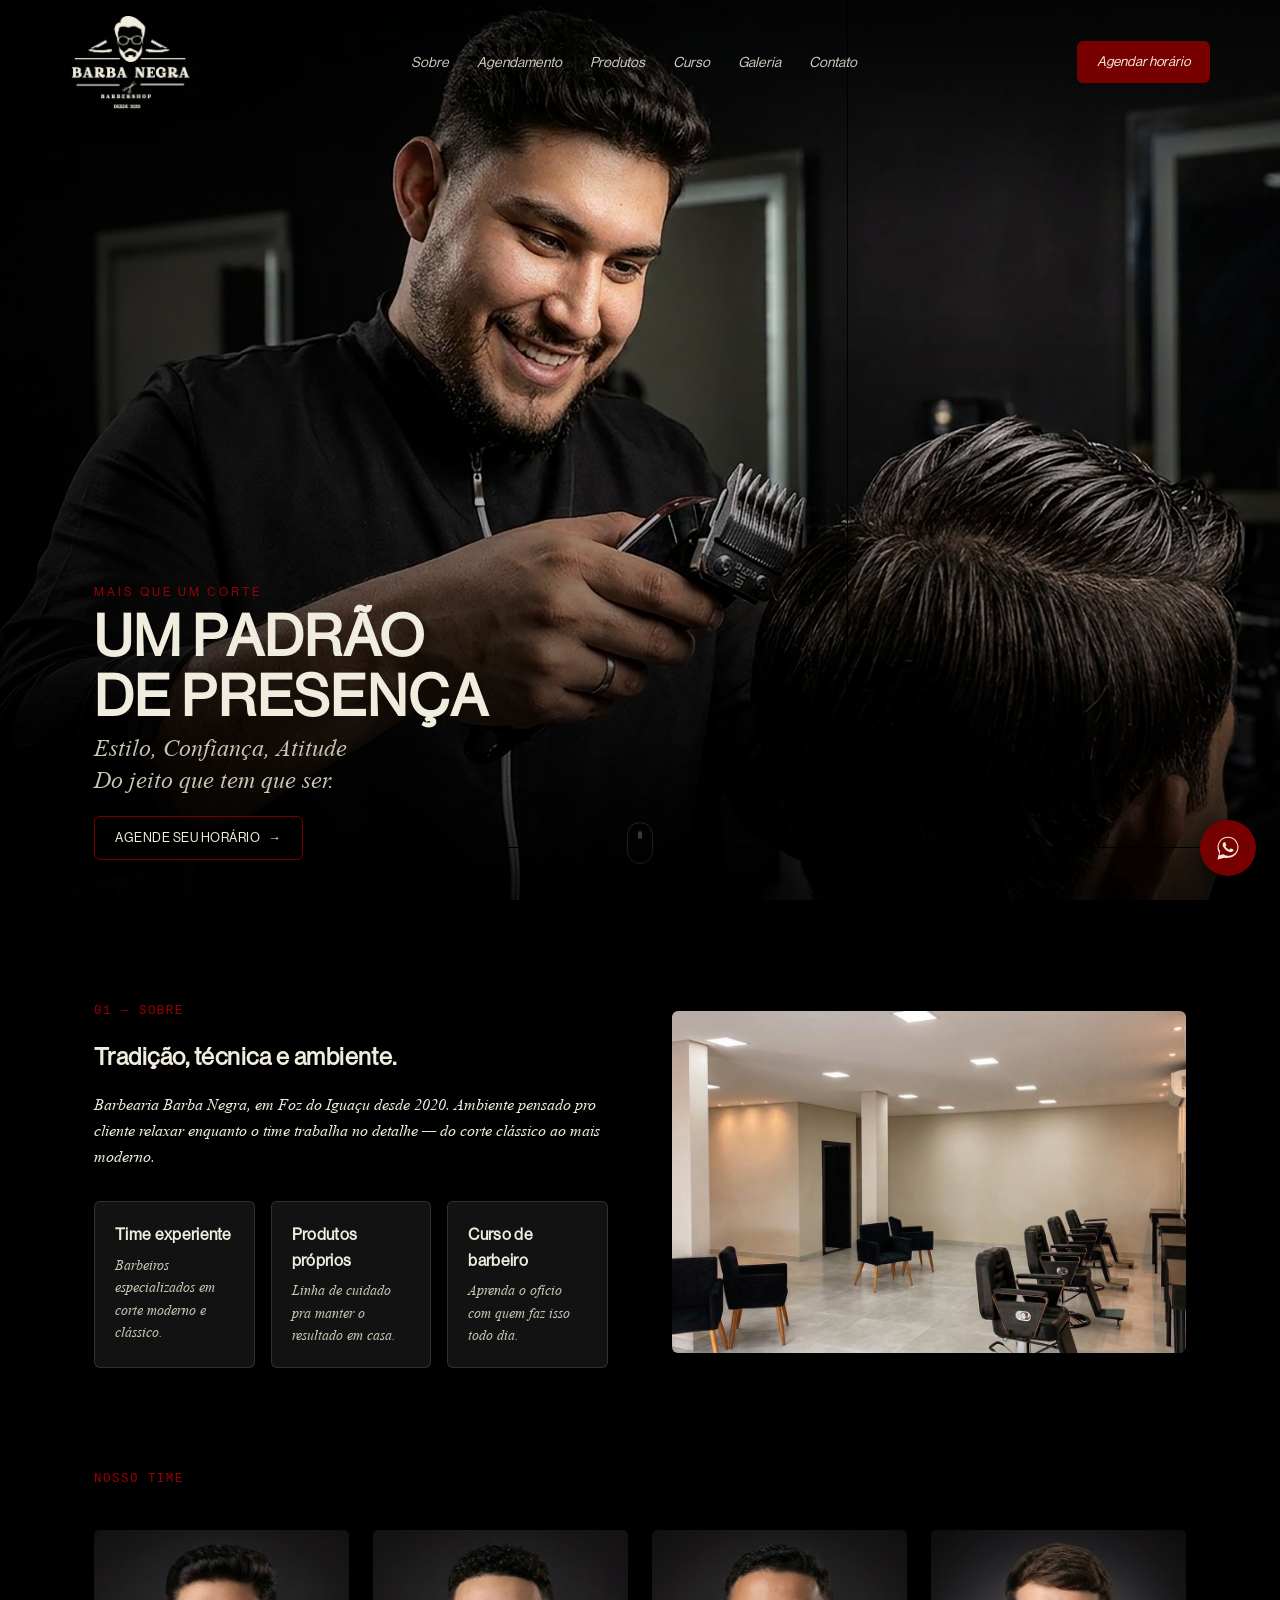
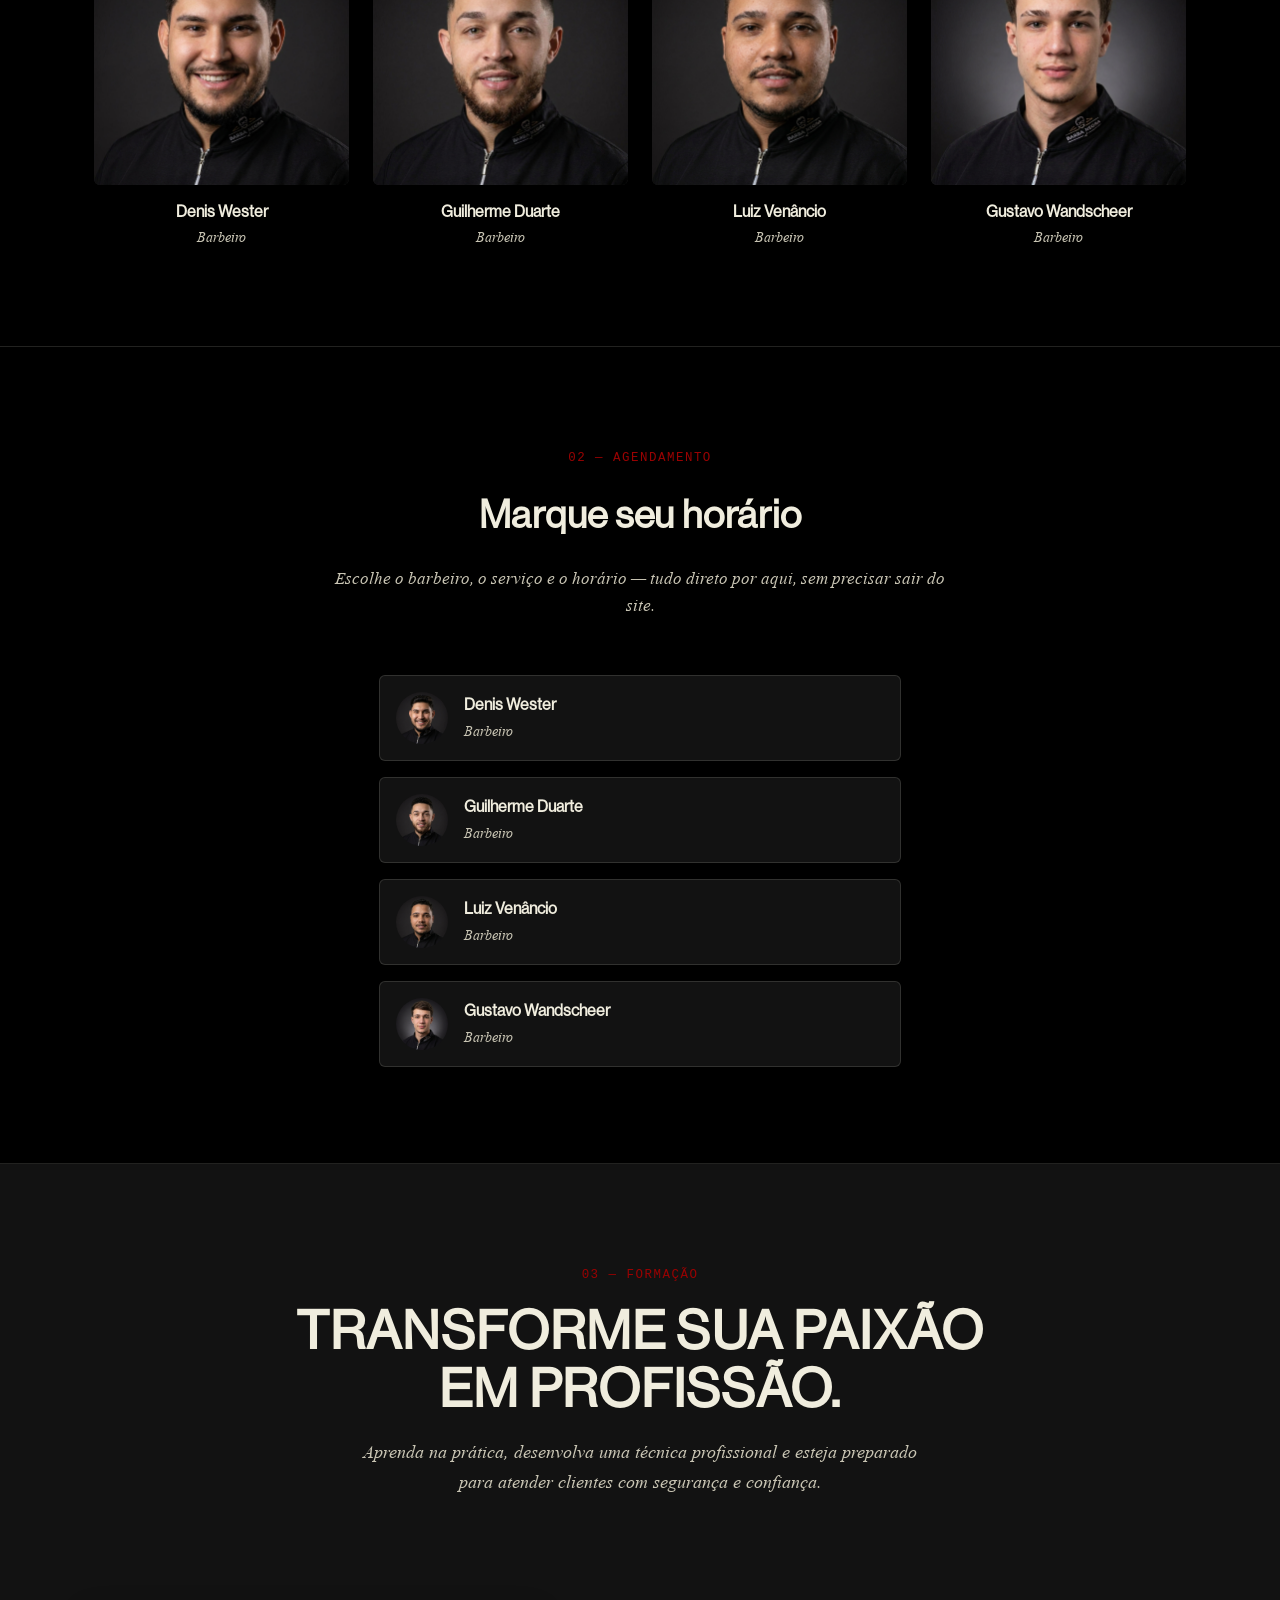
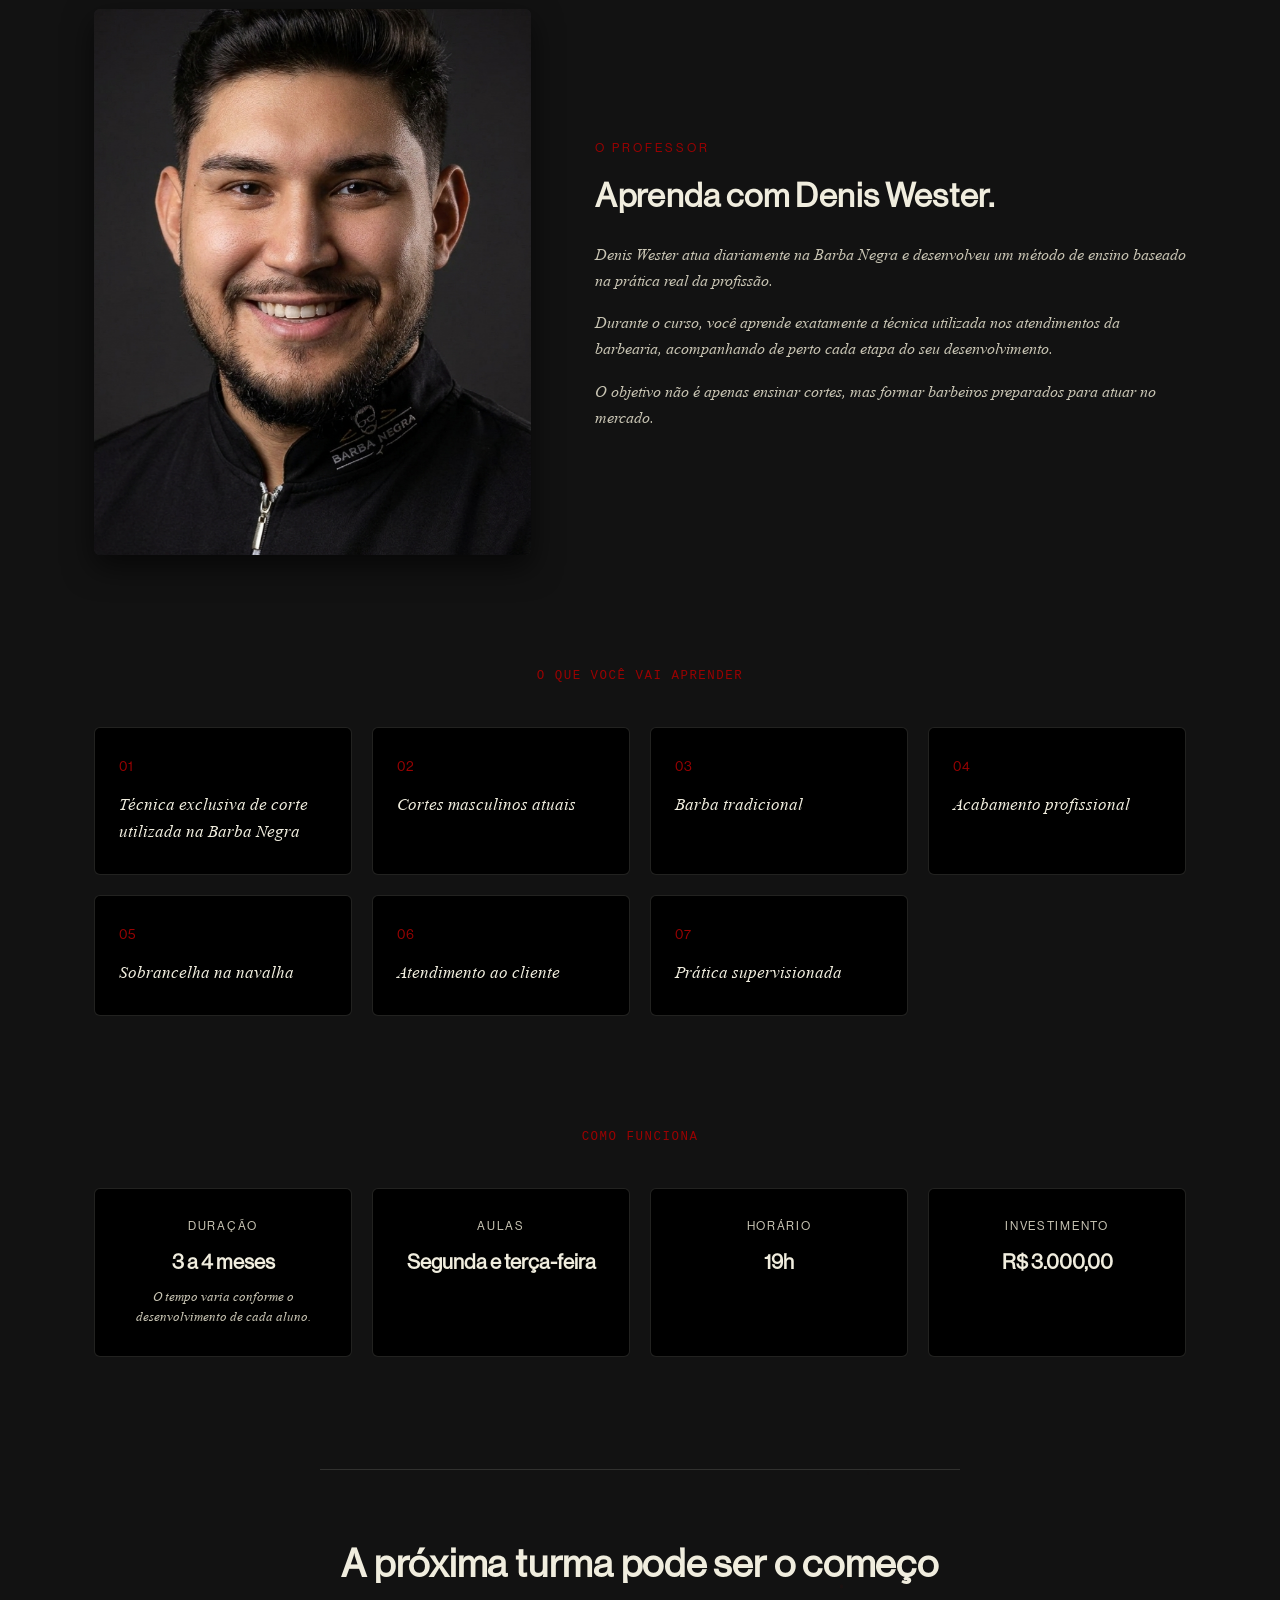
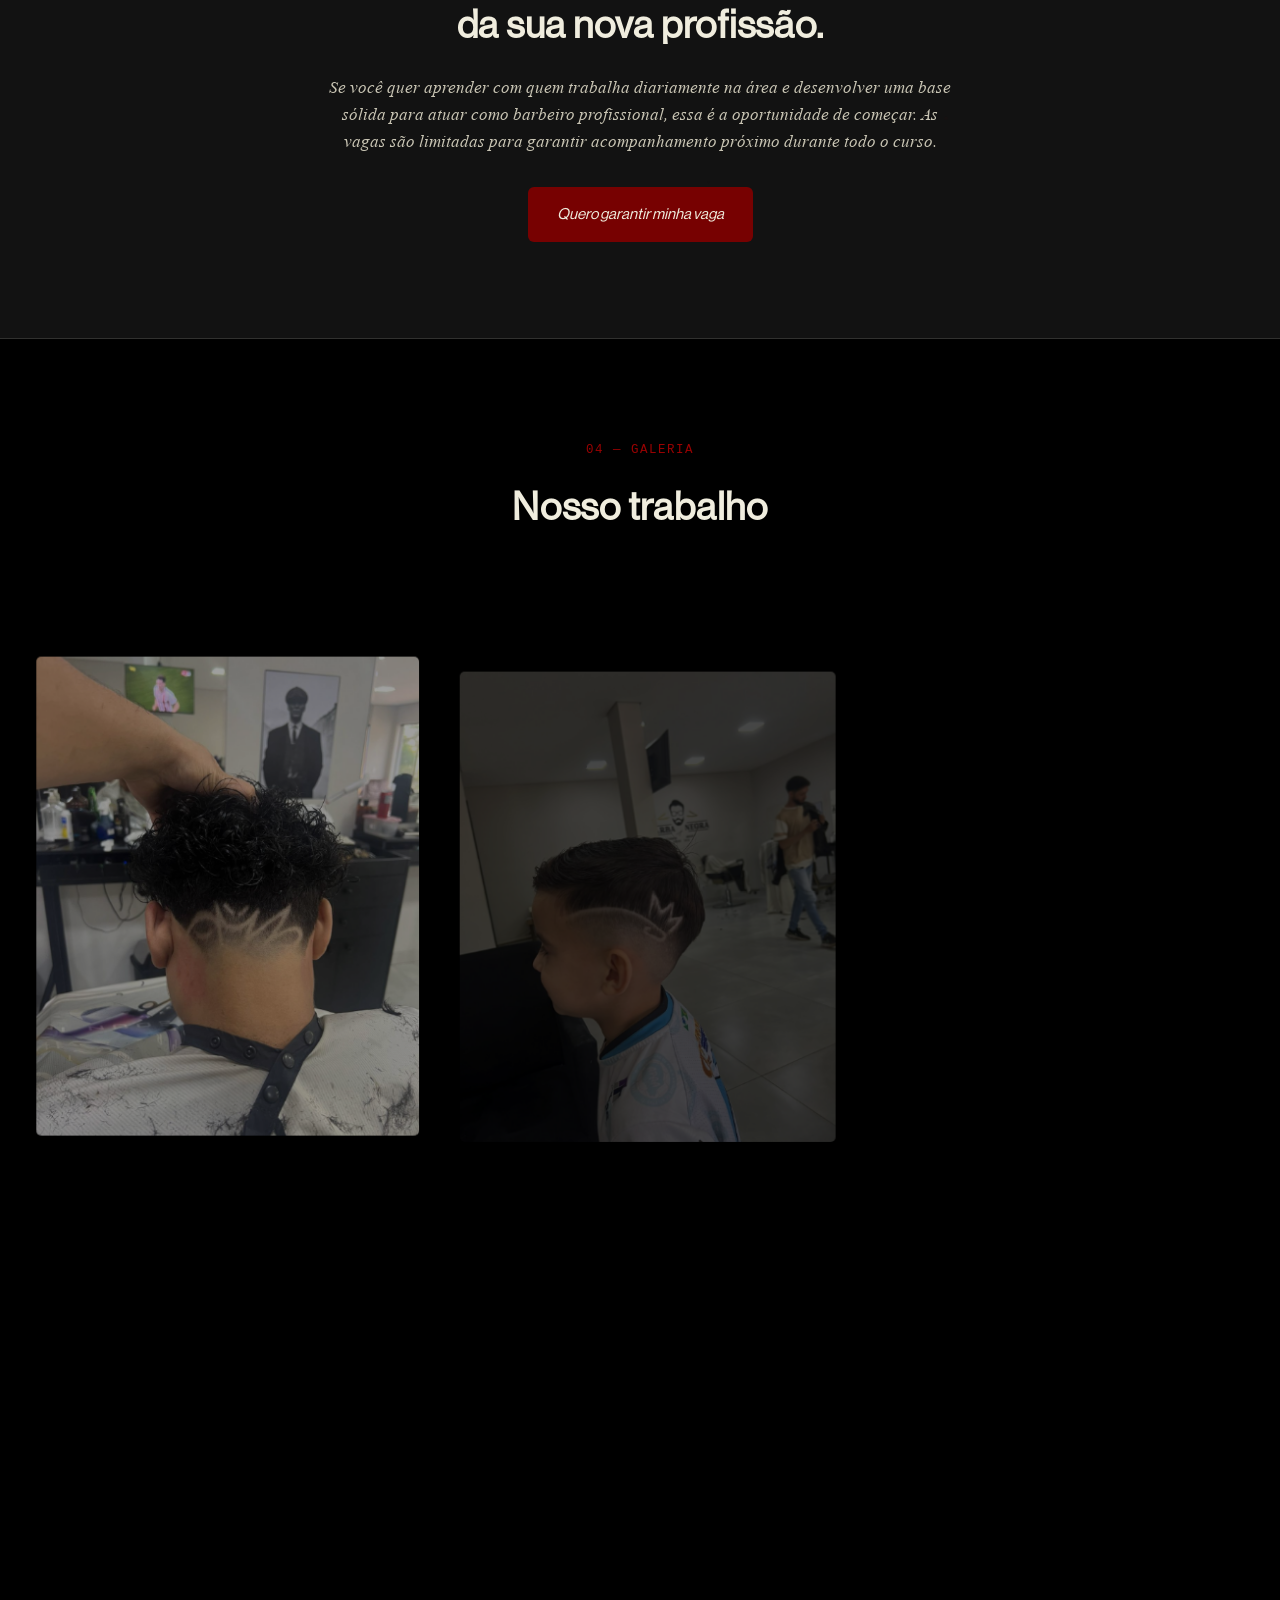
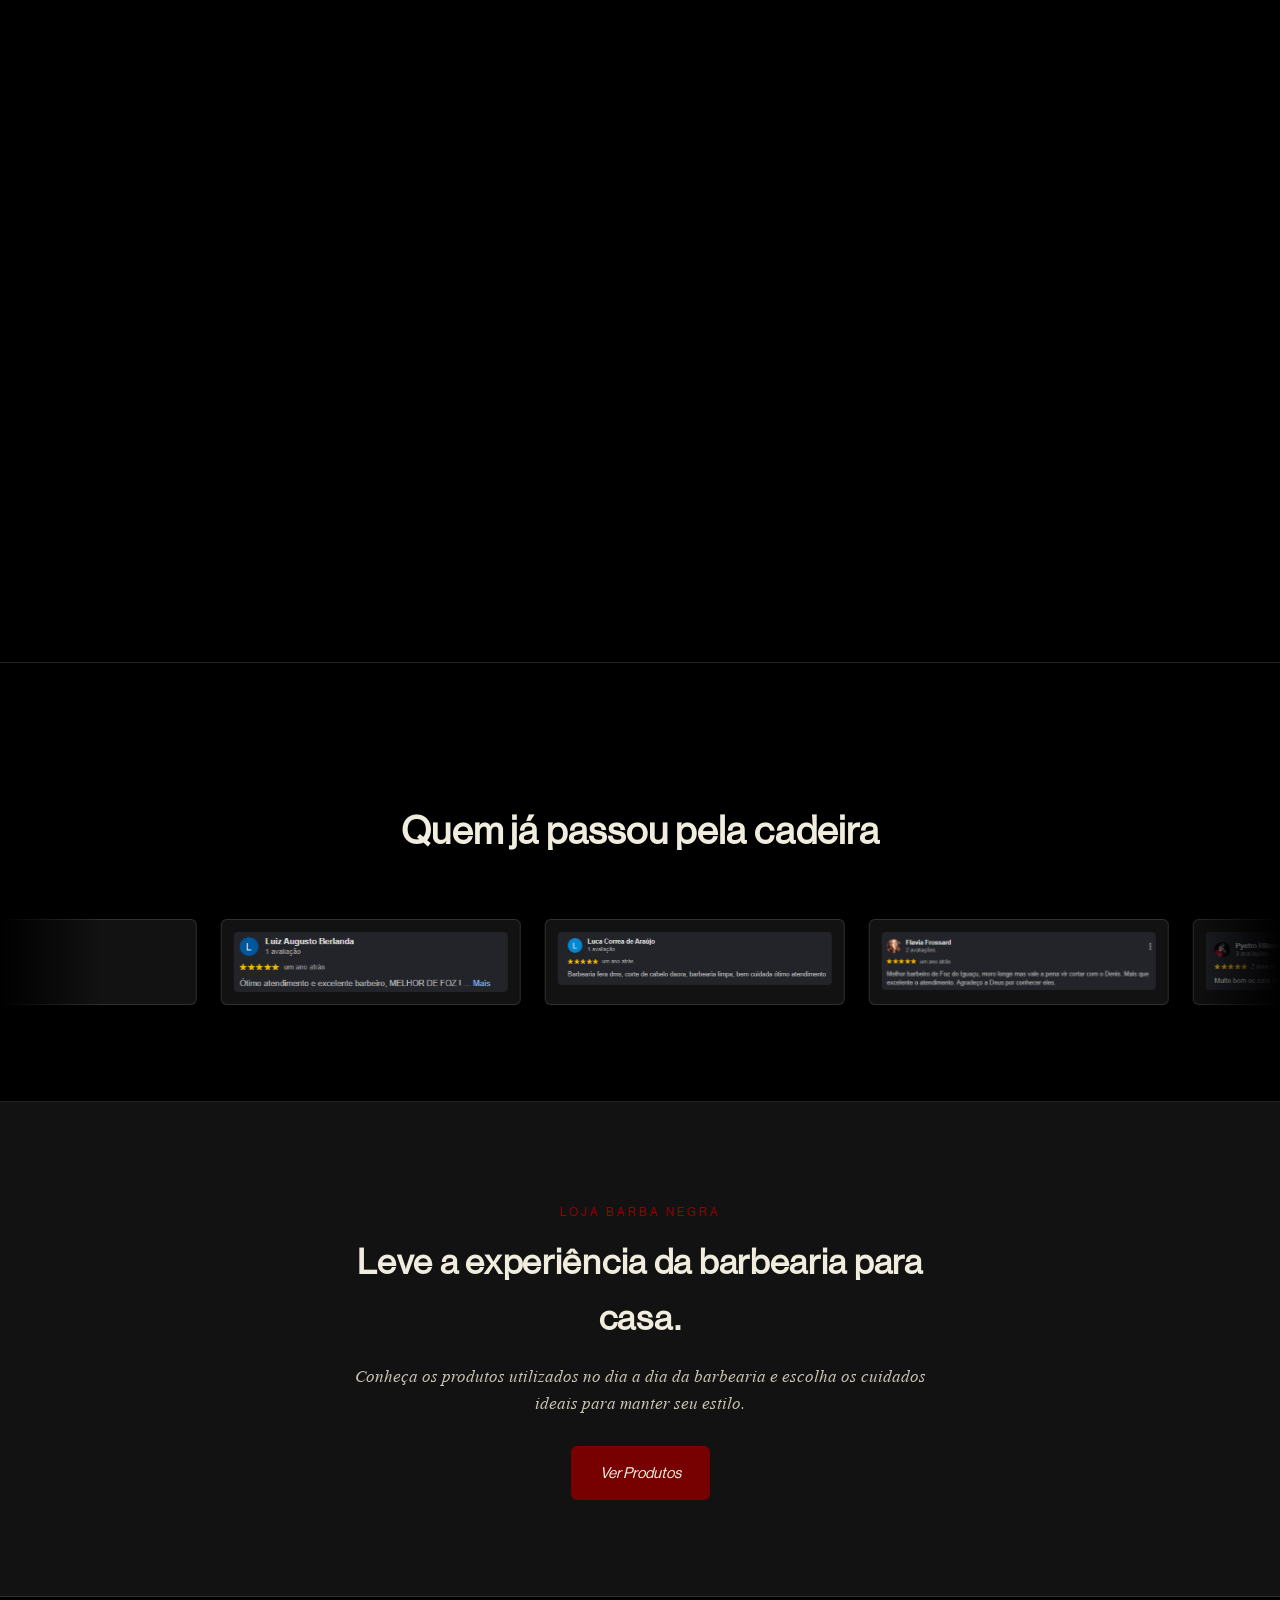
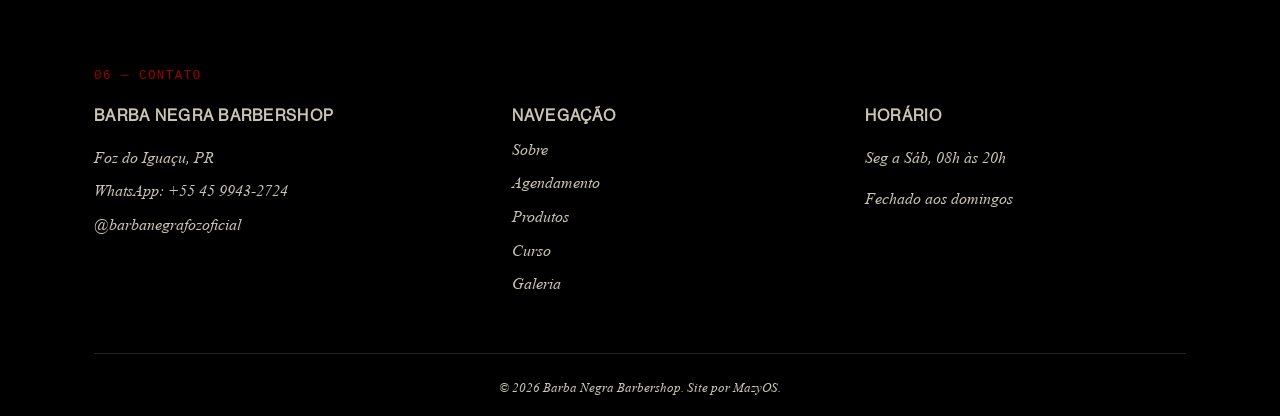
==== commit 3d37b4f2: "Substitui agendamento via WhatsApp por sistema integrado (Supabase): reserva no site, painel dos bar" ====
--- a/site/index.html
+++ b/site/index.html
@@ -109,24 +109,24 @@
     <div class="section-head">
       <span class="index-tag reveal" data-reveal>02 — Agendamento</span>
       <h2 class="reveal" data-reveal>Marque seu horário</h2>
-      <p class="reveal" data-reveal data-delay="1">Escolhe o barbeiro, o serviço e o horário — confirma direto no WhatsApp.</p>
+      <p class="reveal" data-reveal data-delay="1">Escolhe o barbeiro, o serviço e o horário — tudo direto por aqui, sem precisar sair do site.</p>
     </div>
 
     <div class="agendamento-grid">
       <div class="barbeiros-lista reveal" data-reveal>
-        <div class="barbeiro-card">
+        <div class="barbeiro-card" data-slug="denis">
           <div class="barbeiro-avatar"><img src="img/equipe-denis.jpg" alt="Denis Wester" /></div>
           <div><strong>Denis Wester</strong><span>Barbeiro</span></div>
         </div>
-        <div class="barbeiro-card">
+        <div class="barbeiro-card" data-slug="guilherme">
           <div class="barbeiro-avatar"><img src="img/equipe-guilherme.jpg" alt="Guilherme Duarte" /></div>
           <div><strong>Guilherme Duarte</strong><span>Barbeiro</span></div>
         </div>
-        <div class="barbeiro-card">
+        <div class="barbeiro-card" data-slug="luiz">
           <div class="barbeiro-avatar"><img src="img/equipe-luiz.jpg" alt="Luiz Venâncio" /></div>
           <div><strong>Luiz Venâncio</strong><span>Barbeiro</span></div>
         </div>
-        <div class="barbeiro-card">
+        <div class="barbeiro-card" data-slug="gustavo">
           <div class="barbeiro-avatar"><img src="img/equipe-gustavo.jpg" alt="Gustavo Wandscheer" /></div>
           <div><strong>Gustavo Wandscheer</strong><span>Barbeiro</span></div>
         </div>
@@ -134,21 +134,10 @@
 
       <form class="agenda-form" id="agendaForm">
         <div class="field">
-          <label for="nome">Seu nome</label>
-          <input type="text" id="nome" required placeholder="Como você se chama?" />
-        </div>
-        <input type="hidden" id="barbeiro" />
-        <div class="field">
-          <label for="servico">Serviço</label>
-          <select id="servico" required>
-            <option value="">Selecione</option>
-            <option>Corte</option>
-            <option>Barba</option>
-            <option>Corte + Barba</option>
-            <option>Sobrancelha</option>
-            <option>Cabelo, Barba e Sobrancelha</option>
-          </select>
-        </div>
+          <label>Serviço</label>
+          <div class="servico-grid" id="servicoGrid"><!-- populado por js/agendamento.js --></div>
+        </div>
+
         <div class="field">
           <label for="dataDisplay">Data</label>
           <div class="date-picker" id="datePicker">
@@ -159,7 +148,6 @@
                 <path d="M3 10h18M8 3v4M16 3v4" />
               </svg>
             </button>
-            <input type="hidden" id="data" name="data" />
             <div class="calendar" id="calendar">
               <div class="calendar-head">
                 <button type="button" class="calendar-nav" id="calPrev" aria-label="Mês anterior">‹</button>
@@ -173,13 +161,33 @@
             </div>
           </div>
         </div>
-        <div class="field">
-          <label for="hora">Horário</label>
-          <input type="time" id="hora" required />
-        </div>
-        <button type="submit" class="btn btn-primary magnetic">Confirmar via WhatsApp</button>
-        <p class="agenda-nota">Ao confirmar, abre o WhatsApp com sua solicitação já preenchida pro time responder.</p>
+
+        <div class="field">
+          <label>Horário</label>
+          <div class="horario-grid" id="horarioGrid">
+            <p class="horario-msg">Escolha o barbeiro, o serviço e a data pra ver os horários livres.</p>
+          </div>
+        </div>
+
+        <div class="field">
+          <label for="nome">Seu nome</label>
+          <input type="text" id="nome" required placeholder="Como você se chama?" />
+        </div>
+        <div class="field">
+          <label for="telefone">Seu telefone</label>
+          <input type="tel" id="telefone" required placeholder="(45) 99999-9999" />
+        </div>
+
+        <p class="agenda-erro" id="agendaErro"></p>
+        <button type="submit" class="btn btn-primary magnetic" id="agendaSubmitBtn">Confirmar agendamento</button>
+        <p class="agenda-nota">O horário fica reservado assim que você confirmar.</p>
       </form>
+
+      <div class="agenda-sucesso" id="agendaSucesso">
+        <h3>Agendamento confirmado!</h3>
+        <p id="agendaResumo"></p>
+        <p class="agenda-sucesso-nota">Errou o horário? <a href="cancelar.html">Cancele aqui</a>.</p>
+      </div>
     </div>
   </div>
 </section>
@@ -271,10 +279,12 @@
     <div class="section-head">
       <span class="index-tag reveal" data-reveal>04 — Galeria</span>
       <h2 class="reveal" data-reveal>Nosso trabalho</h2>
-      <p class="reveal" data-reveal data-delay="1">Fotos direto da barbearia.</p>
-    </div>
+      <p class="reveal" data-reveal data-delay="2">Fotos direto da barbearia.</p>
+    </div>
+  </div>
+  <div class="galeria-wrap">
     <div class="galeria-grid" id="galeriaGrid">
-      <!-- Populado por js/main.js a partir de img/galeria/ -->
+      <!-- Populado por js/galeria.js a partir de img/galeria/ -->
     </div>
   </div>
 </section>
@@ -292,8 +302,12 @@
 </section>
 
 <div class="lightbox" id="lightbox">
-  <span class="lightbox-close" id="lightboxClose">&times;</span>
-  <div id="lightboxContent"></div>
+  <button type="button" class="lightbox-close" id="lightboxClose" aria-label="Fechar">&times;</button>
+  <button type="button" class="lightbox-nav lightbox-prev" id="lightboxPrev" aria-label="Foto anterior">&#8249;</button>
+  <button type="button" class="lightbox-nav lightbox-next" id="lightboxNext" aria-label="Próxima foto">&#8250;</button>
+  <div class="lightbox-stage" id="lightboxStage">
+    <img class="lightbox-img" id="lightboxImg" src="" alt="">
+  </div>
 </div>
 
 <section class="cta-produtos">
@@ -325,7 +339,7 @@
       </div>
       <div class="footer-col">
         <h3>Horário</h3>
-        <p>Seg a Sáb — horário sob consulta</p>
+        <p>Seg a Sáb, 08h às 20h</p>
         <p>Fechado aos domingos</p>
       </div>
     </div>
@@ -344,7 +358,11 @@
 
 <script src="js/vendor/gsap.min.js"></script>
 <script src="js/vendor/ScrollTrigger.min.js"></script>
+<script src="js/vendor/supabase.min.js"></script>
+<script src="js/supabase-config.js"></script>
 <script src="js/main.js"></script>
 <script src="js/curso.js"></script>
+<script src="js/galeria.js"></script>
+<script src="js/agendamento.js"></script>
 </body>
 </html>
--- a/site/css/style.css
+++ b/site/css/style.css
@@ -244,9 +244,15 @@
 .btn-outline { border-color: var(--accent); background: transparent; color: var(--accent-hover); }
 .btn-outline:hover { border-color: var(--accent-hover); background: rgba(119, 1, 1, 0.12); }
 
-/* Hero — imagem final montada pelo próprio Gabriel (HERO.jpg), exibida inteira, sem cortar */
+/* Hero — a seção ocupa a viewport inteira; .hero-media é a camada de imagem
+   full-bleed (position:absolute, width/height 100%), independente do
+   container de conteúdo (.hero-content, com max-width próprio). Isso evita
+   que qualquer limite de largura do conteúdo "vaze" pra imagem de fundo. */
 .hero {
   position: relative;
+  width: 100%;
+  /* fallback pra motores sem suporte a svh (fica sempre com um valor válido) */
+  min-height: 100vh;
   min-height: 100svh;
   display: flex;
   align-items: center;
@@ -278,13 +284,16 @@
 
 .hero-media {
   position: absolute;
-  inset: 0;
-  z-index: 0;
+  top: 0;
+  left: 0;
   width: 100%;
   height: 100%;
+  overflow: hidden;
+  z-index: 0;
   background: #000;
 }
 .hero-media img {
+  display: block;
   width: 100%;
   height: 100%;
   object-fit: cover;
@@ -294,6 +303,14 @@
 @keyframes heroZoom {
   from { transform: scale(1.04); }
   to { transform: scale(1); }
+}
+
+/* Em telas bem mais largas que altas (ultrawide), object-fit:cover corta uma
+   fatia vertical bem menor da imagem — sobe um pouco o ponto de ancoragem
+   pra manter o rosto/mãos enquadrados. Uma regra só, baseada em proporção
+   (vale pra qualquer resolução nesse formato, não é específica de monitor). */
+@media (min-aspect-ratio: 2/1) {
+  .hero-media img { object-position: center 15%; }
 }
 
 .hero-content {
@@ -710,6 +727,99 @@
   text-align: center;
 }
 
+/* Agendamento — serviço, horários, erro/sucesso */
+.servico-grid {
+  display: grid;
+  grid-template-columns: repeat(2, 1fr);
+  gap: 10px;
+}
+.servico-card {
+  background: var(--bg);
+  border: 1px solid var(--border);
+  border-radius: var(--radius);
+  padding: 12px 14px;
+  text-align: left;
+  cursor: pointer;
+  color: var(--text);
+  font-family: "Times Italic", serif;
+  transition: border-color 0.2s, background 0.2s, transform 0.2s var(--ease);
+}
+.servico-card strong {
+  display: block;
+  font-family: "Neue Haas Display", Arial, sans-serif;
+  font-style: normal;
+  font-size: 0.9rem;
+  margin-bottom: 2px;
+}
+.servico-card span { color: var(--text-dim); font-size: 0.8rem; }
+.servico-card:hover { border-color: var(--accent-hover); }
+.servico-card.is-focus {
+  border-color: var(--accent-hover);
+  background: rgba(119, 1, 1, 0.15);
+  transform: translateY(-2px);
+}
+
+.horario-grid {
+  display: flex;
+  flex-wrap: wrap;
+  gap: 8px;
+  min-height: 44px;
+}
+.horario-msg {
+  color: var(--text-dim);
+  font-size: 0.85rem;
+  margin: 0;
+}
+.horario-pill {
+  padding: 8px 14px;
+  border-radius: var(--radius);
+  border: 1px solid var(--border);
+  background: var(--bg);
+  color: var(--text);
+  font-family: "Neue Haas Display", Arial, sans-serif;
+  font-size: 0.85rem;
+  cursor: pointer;
+  transition: border-color 0.2s, background 0.2s, color 0.2s;
+}
+.horario-pill:hover { border-color: var(--accent-hover); }
+.horario-pill.is-focus { background: var(--accent); border-color: var(--accent); color: var(--text); }
+
+.agenda-erro {
+  display: none;
+  color: #ff8080;
+  font-size: 0.85rem;
+  margin: 0 0 12px;
+  text-align: center;
+}
+.agenda-erro.is-visible { display: block; }
+
+.agenda-form.is-hidden-sucesso { display: none; }
+
+.agenda-sucesso {
+  display: none;
+  grid-column: 1 / -1;
+  background: var(--bg-alt);
+  border: 1px solid var(--border);
+  border-radius: var(--radius);
+  padding: 32px;
+  box-shadow: var(--shadow);
+  text-align: center;
+}
+.agenda-sucesso.is-visible { display: block; }
+.agenda-sucesso h3 { color: var(--accent-hover); }
+.agenda-sucesso-nota { color: var(--text-dim); font-size: 0.85rem; margin-top: 12px; }
+.agenda-sucesso-nota a { color: var(--accent-hover); text-decoration: underline; }
+
+.agenda-indisponivel {
+  grid-column: 1 / -1;
+  text-align: center;
+  padding: 32px;
+  border: 1px dashed var(--border);
+  border-radius: var(--radius);
+  color: var(--text-dim);
+}
+.agenda-indisponivel .btn { margin-top: 16px; }
+
 /* Produtos */
 .produtos-grid {
   display: grid;
@@ -1042,21 +1152,41 @@
 }
 .curso-cta-btn.is-pulsing { animation: ctaPulse 2.6s ease-in-out infinite; }
 
-/* Galeria */
+/* Galeria — grid tradicional, 3 colunas, mesmo tamanho */
+.galeria-wrap {
+  max-width: 1600px;
+  margin: 0 auto;
+  padding: 0 24px;
+}
 .galeria-grid {
   display: grid;
-  grid-template-columns: repeat(4, 1fr);
-  gap: 12px;
-}
-.galeria-grid img, .galeria-grid video {
+  grid-template-columns: repeat(3, 1fr);
+  gap: 28px;
+}
+.galeria-item {
+  position: relative;
+  aspect-ratio: 4 / 5;
+  overflow: hidden;
+  border-radius: var(--radius);
+  cursor: pointer;
+  border: 1px solid transparent;
+  box-shadow: 0 10px 24px rgba(0, 0, 0, 0.35);
+  transition: box-shadow 0.5s var(--ease), border-color 0.5s var(--ease), opacity 0.5s var(--ease);
+  will-change: transform;
+}
+.galeria-item img {
   width: 100%;
-  height: 260px;
+  height: 100%;
   object-fit: cover;
-  border-radius: var(--radius);
-  cursor: pointer;
-  transition: transform 0.4s var(--ease);
-}
-.galeria-grid img:hover, .galeria-grid video:hover { transform: scale(1.03); }
+  display: block;
+  transition: transform 0.6s var(--ease);
+}
+.galeria-item:hover img { transform: scale(1.05); }
+.galeria-item.is-focus {
+  border-color: rgba(154, 2, 2, 0.5);
+  box-shadow: 0 30px 54px rgba(0, 0, 0, 0.55);
+}
+.galeria-grid.has-hover .galeria-item:not(.is-focus) { opacity: 0.8; }
 
 .galeria-vazia {
   border: 1px dashed var(--border);
@@ -1070,7 +1200,7 @@
 .lightbox {
   position: fixed;
   inset: 0;
-  background: rgba(0, 0, 0, 0.94);
+  background: #000;
   display: none;
   align-items: center;
   justify-content: center;
@@ -1078,20 +1208,49 @@
   padding: 24px;
 }
 .lightbox.open { display: flex; }
-.lightbox img, .lightbox video {
+.lightbox-stage {
+  display: flex;
+  align-items: center;
+  justify-content: center;
+  width: 100%;
+  height: 100%;
+}
+.lightbox-img {
   max-width: 90vw;
   max-height: 85vh;
   border-radius: var(--radius);
-}
+  box-shadow: var(--shadow);
+  object-fit: contain;
+}
+.lightbox-close,
+.lightbox-nav {
+  background: transparent;
+  border: none;
+  color: var(--text);
+  cursor: pointer;
+  font-family: "Neue Haas Display", Arial, sans-serif;
+  opacity: 0.7;
+  transition: opacity 0.2s;
+}
+.lightbox-close:hover,
+.lightbox-nav:hover { opacity: 1; }
 .lightbox-close {
   position: absolute;
   top: 24px;
   right: 32px;
   font-size: 2rem;
-  cursor: pointer;
-  color: var(--text);
-  font-family: "Neue Haas Display", Arial, sans-serif;
-}
+  z-index: 2;
+}
+.lightbox-nav {
+  position: absolute;
+  top: 50%;
+  transform: translateY(-50%);
+  font-size: 2.6rem;
+  padding: 12px 18px;
+  z-index: 2;
+}
+.lightbox-prev { left: 8px; }
+.lightbox-next { right: 8px; }
 
 /* Avaliações — marquee */
 #avaliacoes { overflow: hidden; }
@@ -1163,9 +1322,162 @@
 }
 .whats-float:hover { background: var(--accent-hover); transform: scale(1.06); }
 
+/* Cancelar Agendamento */
+#cancelar-conteudo { padding-top: 64px; }
+.cancelar-card {
+  max-width: 480px;
+  margin: 0 auto;
+}
+.cancelar-busca.is-hidden { display: none; }
+.cancelar-resultado, .cancelar-sucesso {
+  display: none;
+  background: var(--bg-alt);
+  border: 1px solid var(--border);
+  border-radius: var(--radius);
+  padding: 32px;
+  box-shadow: var(--shadow);
+  text-align: center;
+}
+.cancelar-resultado.is-visible, .cancelar-sucesso.is-visible { display: block; }
+.cancelar-detalhes {
+  margin: 20px 0;
+  text-align: left;
+}
+.cancelar-detalhes div {
+  display: flex;
+  justify-content: space-between;
+  gap: 12px;
+  padding: 8px 0;
+  border-bottom: 1px solid var(--border);
+}
+.cancelar-detalhes dt { color: var(--text-dim); margin: 0; }
+.cancelar-detalhes dd { margin: 0; text-align: right; }
+.cancelar-acoes {
+  display: flex;
+  gap: 12px;
+  margin-top: 8px;
+}
+.cancelar-acoes .btn { flex: 1; text-align: center; }
+
+/* Painel do barbeiro */
+#dash-conteudo { padding-top: 64px; }
+.dash-login {
+  max-width: 380px;
+  margin: 0 auto;
+  background: var(--bg-alt);
+  border: 1px solid var(--border);
+  border-radius: var(--radius);
+  padding: 32px;
+  box-shadow: var(--shadow);
+}
+.dash-login.is-hidden { display: none; }
+.dash-login .btn { width: 100%; text-align: center; border: none; }
+
+.dash-painel { display: none; }
+.dash-painel.is-visible { display: block; }
+
+.dash-topo {
+  display: flex;
+  align-items: center;
+  justify-content: space-between;
+  gap: 16px;
+  margin-bottom: 24px;
+  flex-wrap: wrap;
+}
+.dash-abas { display: flex; gap: 8px; }
+.dash-aba {
+  padding: 10px 18px;
+  border-radius: var(--radius);
+  border: 1px solid var(--border);
+  background: transparent;
+  color: var(--text-dim);
+  font-family: "Neue Haas Display", Arial, sans-serif;
+  font-size: 0.85rem;
+  cursor: pointer;
+  transition: border-color 0.2s, color 0.2s, background 0.2s;
+}
+.dash-aba:hover { border-color: var(--accent-hover); }
+.dash-aba.is-focus { background: var(--accent); border-color: var(--accent); color: var(--text); }
+
+.dash-view.is-hidden { display: none; }
+
+.dash-dia-grupo { margin-bottom: 20px; }
+.dash-dia-grupo h4 {
+  font-family: "Neue Haas Display", Arial, sans-serif;
+  font-style: normal;
+  font-size: 0.85rem;
+  color: var(--text-dim);
+  text-transform: uppercase;
+  letter-spacing: 0.05em;
+  margin: 0 0 10px;
+}
+
+.dash-lista { display: flex; flex-direction: column; gap: 10px; }
+.dash-linha {
+  display: flex;
+  align-items: center;
+  justify-content: space-between;
+  gap: 16px;
+  background: var(--bg-alt);
+  border: 1px solid var(--border);
+  border-radius: var(--radius);
+  padding: 14px 18px;
+  flex-wrap: wrap;
+}
+.dash-linha-info { display: flex; flex-direction: column; gap: 2px; }
+.dash-linha-info strong { font-family: "Neue Haas Display", Arial, sans-serif; font-size: 1rem; }
+.dash-linha-info span { color: var(--text-dim); font-size: 0.85rem; }
+.dash-linha-tel { font-size: 0.8rem !important; }
+.dash-linha-acoes { display: flex; gap: 8px; }
+.dash-linha-acoes .btn { padding: 8px 16px; font-size: 0.82rem; }
+
+.dash-bloqueio-form {
+  display: grid;
+  grid-template-columns: repeat(4, 1fr) auto;
+  gap: 12px;
+  align-items: end;
+  margin-bottom: 24px;
+  background: var(--bg-alt);
+  border: 1px solid var(--border);
+  border-radius: var(--radius);
+  padding: 20px;
+}
+.dash-bloqueio-form .field { margin-bottom: 0; }
+.dash-bloqueio-form .btn { white-space: nowrap; }
+
+.dash-editar {
+  display: none;
+  position: fixed;
+  inset: 0;
+  background: rgba(0, 0, 0, 0.85);
+  z-index: 100;
+  align-items: center;
+  justify-content: center;
+  padding: 24px;
+}
+.dash-editar.is-visible { display: flex; }
+.dash-editar-card {
+  width: 100%;
+  max-width: 460px;
+  max-height: 85vh;
+  overflow-y: auto;
+  background: var(--bg-alt-2);
+  border: 1px solid var(--border);
+  border-radius: var(--radius);
+  padding: 32px;
+  box-shadow: var(--shadow);
+}
+.dash-editar-acoes {
+  display: flex;
+  gap: 12px;
+  margin-top: 8px;
+}
+.dash-editar-acoes .btn { flex: 1; text-align: center; }
+
 /* Responsive */
 @media (max-width: 1024px) and (min-width: 601px) {
   .produtos-grid { grid-template-columns: repeat(2, 1fr); }
+  .galeria-grid { grid-template-columns: repeat(2, 1fr); }
 }
 
 /* Linha de progresso só cabe quando sobra espaço à esquerda do conteúdo */
@@ -1199,11 +1511,15 @@
   .curso-prof { grid-template-columns: 1fr; gap: 32px; }
   .curso-prof-media { aspect-ratio: 16/10; }
   .formato-grid { grid-template-columns: repeat(2, 1fr); }
-  .galeria-grid { grid-template-columns: repeat(2, 1fr); }
+  .galeria-grid { gap: 14px; }
   .footer-grid { grid-template-columns: 1fr; }
   section { padding: 64px 0; }
+  .dash-bloqueio-form { grid-template-columns: 1fr; }
+  .dash-topo { flex-direction: column; align-items: stretch; }
+  .dash-linha { flex-direction: column; align-items: stretch; }
 }
 
 @media (max-width: 600px) {
   .produtos-grid { grid-template-columns: 1fr; }
-}
+  .galeria-grid { grid-template-columns: 1fr; }
+}
